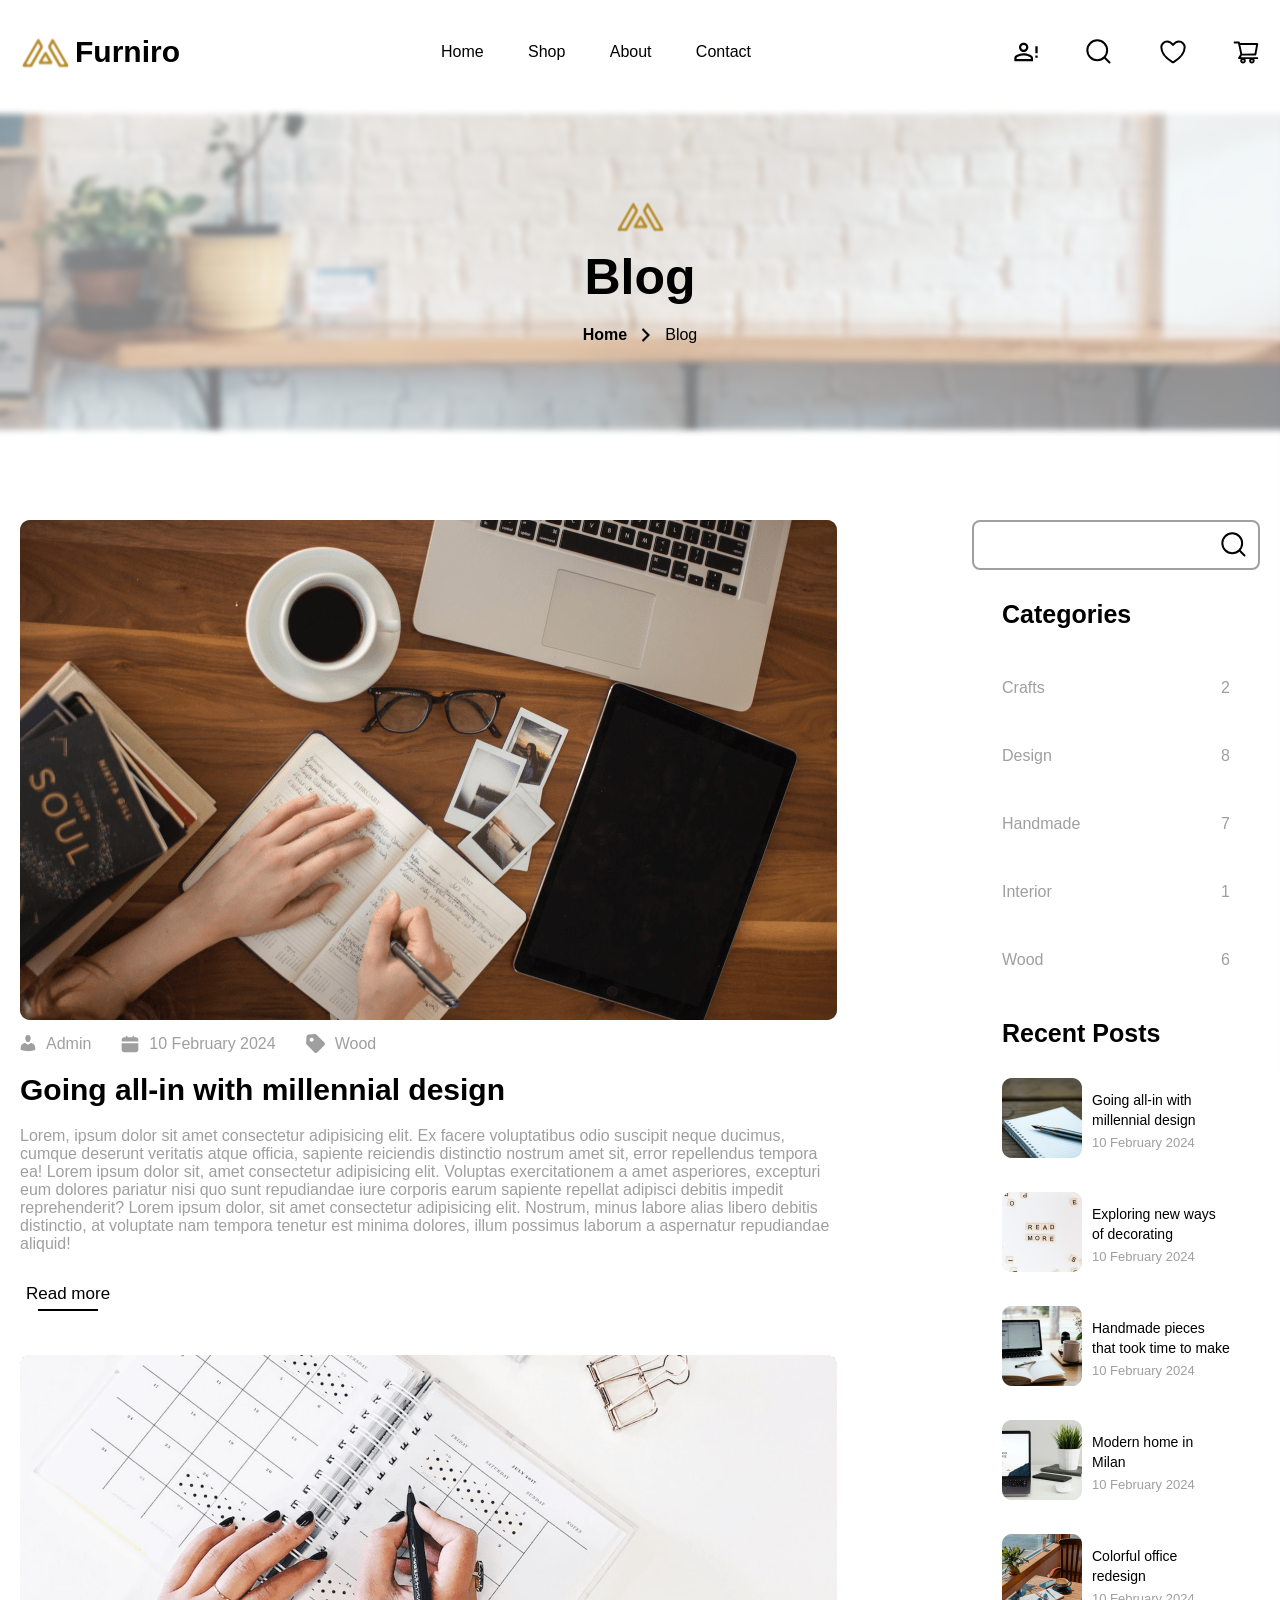
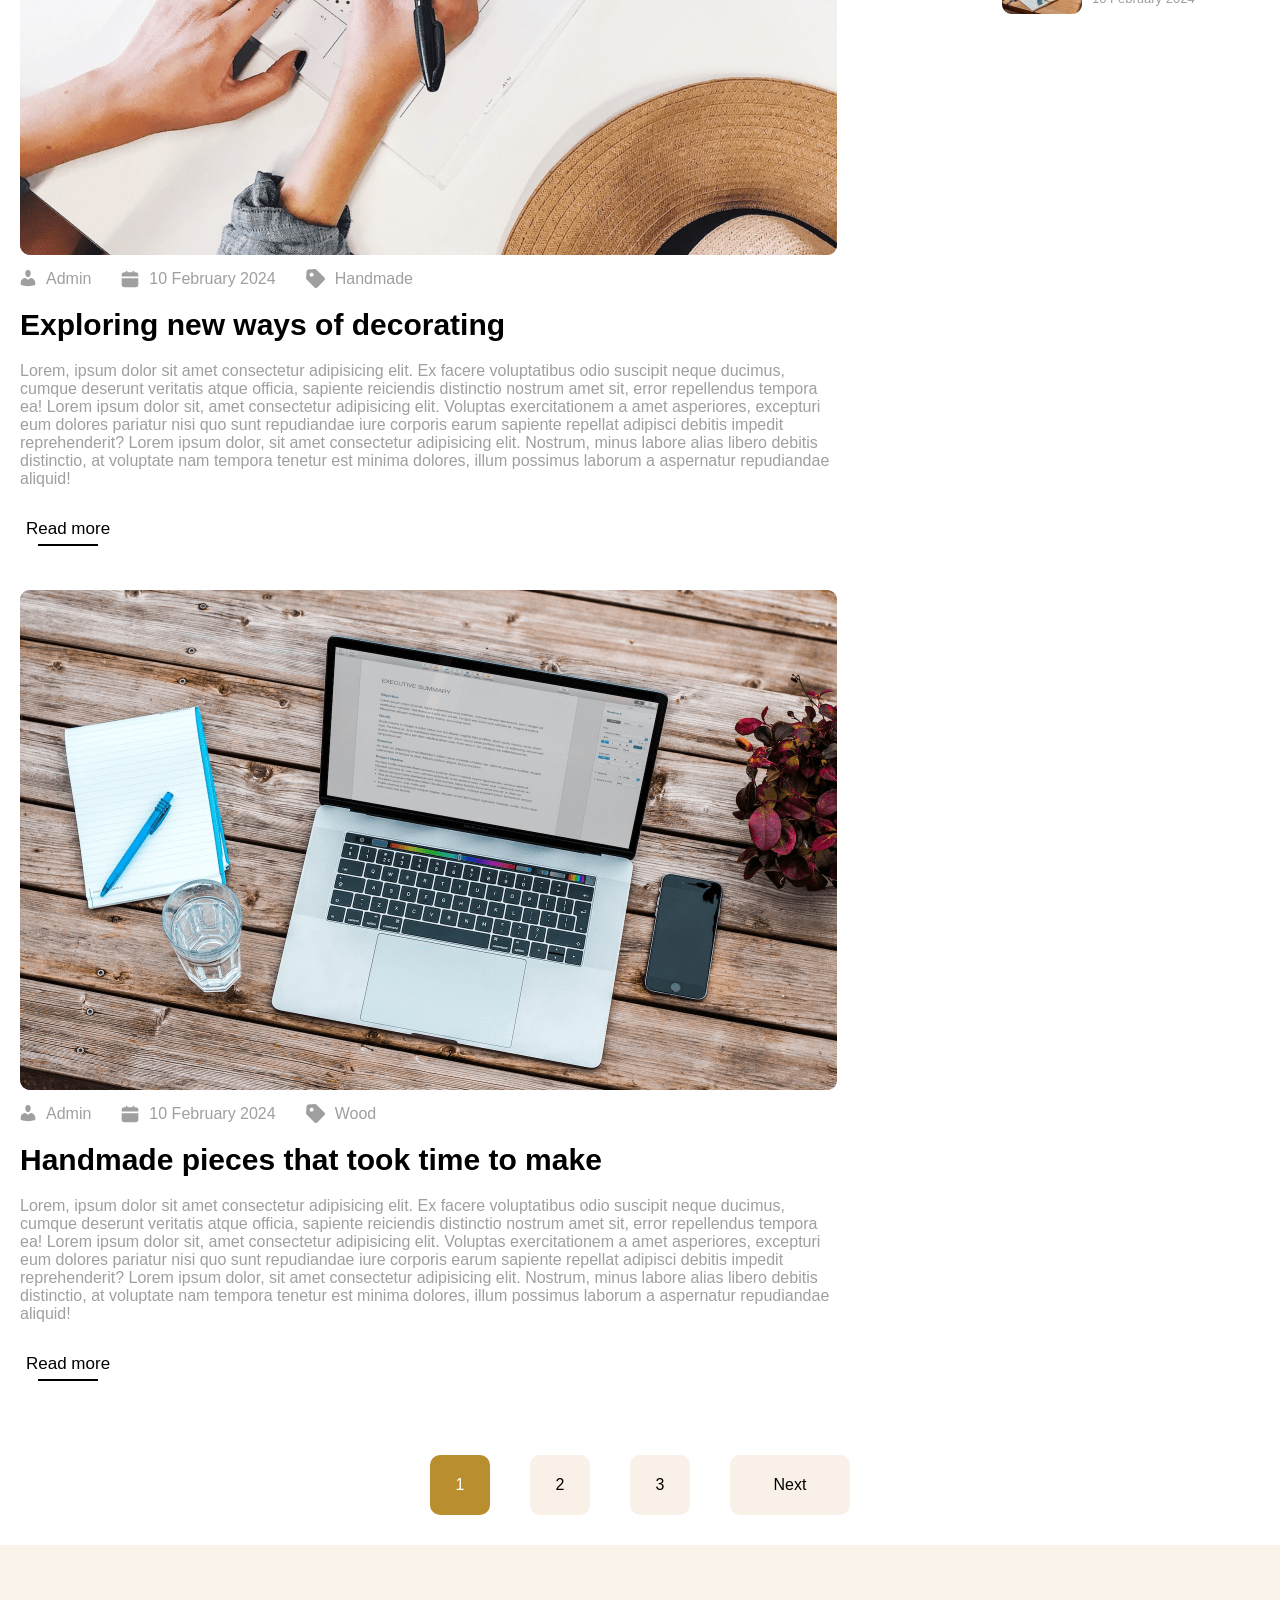
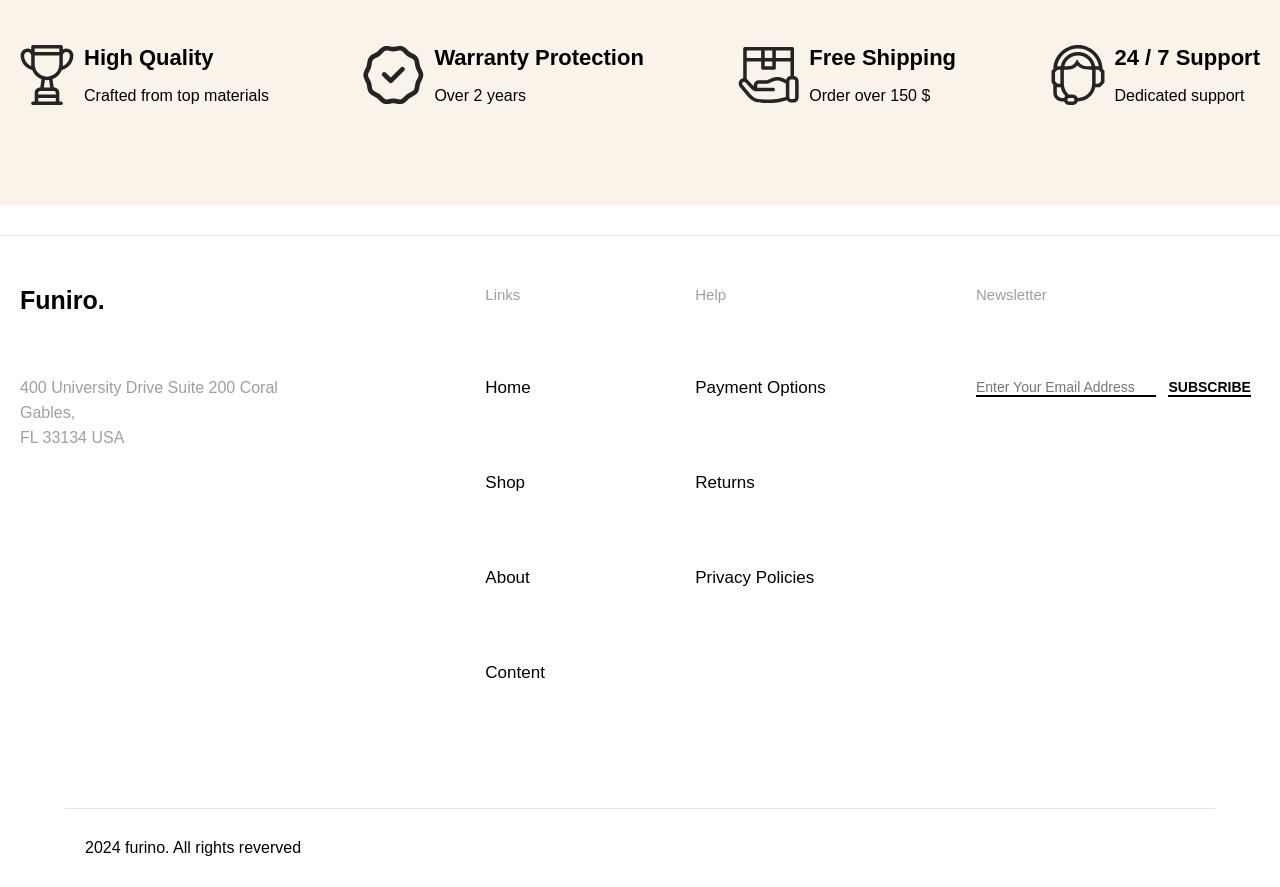
==== blog.html @ 6b45a21c "Calculator wishItems number in wishlist pop up and set close  event after change inner html" ====
<!DOCTYPE html>

<html>



<head>

  <title> Blog </title>

  <link rel="stylesheet" type="text/css" href="css/main.css">

  <meta name="viewport" content="width=device-width, initial-scale=1.0">

  <link rel="icon" type="image/x-icon" href="img/logo.svg">

</head>



<body>

  <div class="continer">




    <!-- start header -->

    <div class="w-100">

      <div class="w-100 headerParent" id="headerParent" style="background-color: #fff;">

        <header class="header mx-width">

          <button class="header__mobile-menu-img" id="header__mobile-menu-img">

            <img src="img/menu.svg">

          </button>

          <div class="header__logo">

            <a href="home.html">

              <img src="img/logo.svg">

              <h1> Furniro </h1>

            </a>

          </div>

          <nav class="header__menu" id="header__menu" style="left: -512px; z-index: 2;">

            <div class="header__menu--close w-100">
              <img src="img/close3.svg" id="header__menu--close">
            </div>

            <ul class="w-100">
              <li>
                <a href="index.html">Home</a>
              </li>
              <li>
                <a href="shop.html">Shop</a>
              </li>
              <li>
                <a href="#">About</a>
              </li>
              <li>
                <a href="content.html">Contact</a>
              </li>
              <li>
                <a href="#">Profile</a>
              </li>
              <li>
                <a href="#">Favorite</a>
              </li>
            </ul>

          </nav>

          <div class="header__icon-menu">

            <div id="profileButton">

              <img src="img/user.svg">

              <div class="header__icon-menu--profile" style="display: none;" id="profile">
                <div class="icon-menu--profile__close">
                  <img src="img/close3.svg" alt="close3" id="icon-menu--profile__close">
                </div>
                <div class="icon-menu--profile__info">
                  <img src="img/user2.svg" alt="Your image">
                  <div>
                    <p> Ameli Syuzi </p>
                    <p>depese7006@exitbit.com</p>
                  </div>
                </div>
                <div class="icon-menu--profile__buttons">
                  <button>Setting</button>
                  <button>Orders</button>
                  <button>Log out</button>
                </div>
              </div>
            </div>

            <div id="searchPopupButton">
              <img src="img/search.svg">
            </div>

            <div id="wishlist">

              <img src="img/heart.svg">

              <div class="header__icon-menu--wishlist" id="header__icon-menu--wishlist" style="display: none;">
                <div>
                  <img src="img/close3.svg" alt="" style="margin-bottom: 40px;" id="icon-menu--wishlist__close">
                  <p id="icon-menu--wishlist__write-num">3 items in wishlist</p>
                </div>
                <div style="margin-bottom: 50px;">
                  <div>
                    <img src="img/close3.svg" alt="">
                    <img src="img/product1.png" alt="">
                    <div>
                      <div>
                        <span>Syltherine</span>
                      </div>
                      <div>
                        <span>1 x</span>
                        <del>Rp 3.500.000</del>
                        <span>Rp 2.500.000</span>
                      </div>
                      <div>
                        <span>In: </span>
                        <span>Wishlist</span>
                      </div>
                    </div>
                  </div>
                  <div>
                    <img src="img/close3.svg" alt="">
                    <img src="img/product2.png" alt="">
                    <div>
                      <div>
                        <span>Leviosa</span>
                      </div>
                      <div>
                        <span>1 x</span>
                        <span>Rp 2.500.000</span>
                      </div>
                      <div>
                        <span>In: </span>
                        <span>Wishlist</span>
                      </div>
                    </div>
                  </div>
                  <div>
                    <img src="img/close3.svg" alt="">
                    <img src="img/product3.png" alt="">
                    <div>
                      <div>
                        <span>Lolito</span>
                      </div>
                      <div>
                        <span>1 x</span>
                        <span>Rp 7.000.000</span>
                      </div>
                      <div>
                        <span>In: </span>
                        <span>Wishlist</span>
                      </div>
                    </div>
                  </div>
                </div>
                <div style="margin-bottom: 30px;">
                  <a href="#">
                    View your wishlist
                    <span>&rsaquo;</span>
                  </a>
                </div>
                <button>ADD ALL TO CARD</button>
                <div class="header__shop-menu--empty" id="wishlistEmpty" style="display: none;">
                  <img src="img/shop.svg" alt="">
                  <p>Your wishlist is empty! </p>
                  <a href="shop.html">Click here to see products</a>
                </div>
              </div>

            </div>

            <div id="shopCardButton">

              <img src="img/shop.svg">

            </div>

            <div class="header__shop-menu" id="header__shop-menu" style="right: -450px;">

              <div class="header__shop-menu--title">

                <h6> Shopping Cart </h6>

                <div id="shop-menu--title__close" style="cursor: pointer;">

                  <img src="img/Close.svg">

                </div>

              </div>

              <div class="header__shop-menu--products" id="header__shop-menu--products">

                <div>

                  <div>

                    <img src="img/sofa5-small.png" class="shop-menu--products__img">

                  </div>

                  <div>

                    <div>

                      <p class="shop-menu--products__name"> Asgaard sofa </p>

                    </div>

                    <div>

                      <p class="shop-menu--products__number"> 1 </p>

                      <p> x </p>

                      <span class="shop-menu--products__price"> Rs.250,000.00 </span>

                    </div>

                  </div>

                  <div class="shop-menu--products__close">

                    <img src="img/Close2.svg">

                  </div>

                </div>

                <div>

                  <div>

                    <img src="img/sofa8.png" class="shop-menu--products__img">

                  </div>

                  <div>

                    <div>

                      <p class="shop-menu--products__name"> Casaliving Wood </p>

                    </div>

                    <div>

                      <p class="shop-menu--products__number"> 1 </p>

                      <p> x </p>

                      <span class="shop-menu--products__price"> Rs. 270,000.00 </span>

                    </div>

                  </div>

                  <div class="shop-menu--products__close">

                    <img src="img/Close2.svg">

                  </div>

                </div>

              </div>

              <div class="header__shop-menu--total" id="header__shop-menu--total">

                <p> Subtotal </p>

                <span id="total"> Rs.520,000.00 </span>

              </div>

              <div class="header__shop-menu--empty" id="header__shop-menu--empty" style="display: none;">
                <img src="img/shop.svg" alt="">
                <p>Your cart is empty! </p>
                <a href="shop.html">Click here to see products</a>
              </div>

              <div class="header__shop-menu--button">

                <button id="cart"> Cart </button>

                <button id="checkout"> Checkout </button>

                <a href="product-comparison.html">

                  <button> Comparison </button>

                </a>

              </div>

            </div>

          </div>

        </header>

      </div>
    </div>

    <!-- end header -->

    <!-- search box -->
    <form class="search-box" id="search-box" style="top: -658px;">
      <div class="w-100" style="border: none;">
        <input type="search" placeholder="Product name / Product type:example sofa" id="searchInput" type="search"
          autocomplete="search">
        <button>
          <input type="submit" value="">
          <img src="img/search.svg" alt="">
        </button>
      </div>
      <div class="search-box__results">
        <a href="single-product.html">
          <img src="img/product1.png" alt="">
          <div>
            <p>Syltherine</p>
            <p>Stylish cafe chair</p>
          </div>
        </a>
        <a href="single-product.html">
          <img src="img/product2.png" alt="">
          <div>
            <p>Leviosa</p>
            <p> Stylish cafe chair </p>
          </div>
        </a>
        <a href="single-product.html">
          <img src="img/product3.png" alt="">
          <div>
            <p>Lolito</p>
            <p>Luxury big sofa</p>
          </div>
        </a>
        <a href="single-product.html">
          <img src="img/product4.png" alt="">
          <div>
            <p>Respira</p>
            <p>Outdoor bar table and stool</p>
          </div>
        </a>
        <a href="single-product.html">
          <img src="img/product5.png" alt="">
          <div>
            <p>Grifo</p>
            <p>Night lamp</p>
          </div>
        </a>
        <a href="single-product.html">
          <img src="img/product6.png" alt="">
          <div>
            <p>Muggo</p>
            <p>Small Mug</p>
          </div>
        </a>
        <a href="single-product.html">
          <img src="img/product7.png" alt="">
          <div>
            <p>Pingky</p>
            <p>Cute bed set</p>
          </div>
        </a>
        <a href="single-product.html">
          <img src="img/product8.png" alt="">
          <div>
            <p>Potty</p>
            <p>Minimalist flower pot</p>
          </div>
        </a>
        <a href="single-product.html">
          <img src="img/sofa8.png" alt="">
          <div>
            <p>Asgaard sofa</p>
            <p></p>
          </div>
        </a>
        <a href="single-product.html">
          <div class="search-box__results--img">
            <img src="img/sofa5-small.png" alt="">
          </div>
          <div>
            <p>Casaliving Wood</p>
            <p></p>
          </div>
        </a>
      </div>
    </form>
    <!-- search box -->

    <!-- start backdrop -->
    <div class="backdrop w-100" style="display: none;" id="backdrop"></div>
    <!-- end backdrop -->


    <!-- start baner -->

    <div class="w-100 w-100-baner">

      <div class="baner mx-width">

        <div class="baner__title">

          <img src="img/logo.svg">

          <a href="blog.html">

            <h4> Blog </h4>

          </a>

        </div>

        <div class="baner__indicating">

          <a href="home.html">

            <span> Home </span>

          </a>

          <img src="img/right-arrow2.svg">

          <a href="blog.html">

            <span> Blog </span>

          </a>

        </div>

      </div>

    </div>

    <!-- end baner -->



    <!-- start blogs -->

    <div class="w-100">

      <div class="blogs-sidebar mx-width">

        <div class="blogs">

          <div class="blogs__blog">

            <div class="blogs__blog--img">

              <img src="img/blog-img1.png">

            </div>

            <div class="blogs__blog--icons">

              <div>

                <img src="img/user1.svg">

                <span> Admin </span>

              </div>

              <div>

                <img src="img/calendar.svg">

                <span> 10 February 2024 </span>

              </div>

              <div>

                <img src="img/pin.svg">

                <span> Wood </span>

              </div>

            </div>

            <div class="blogs__blog--title">

              <h6> Going all-in with millennial design </h6>

            </div>

            <div class="blogs__blog--description">

              <p> Lorem, ipsum dolor sit amet consectetur adipisicing elit. Ex facere voluptatibus odio suscipit neque

                ducimus, cumque deserunt veritatis atque officia, sapiente reiciendis distinctio nostrum amet sit, error

                repellendus tempora ea! Lorem ipsum dolor sit, amet consectetur adipisicing elit. Voluptas

                exercitationem a amet asperiores, excepturi eum dolores pariatur nisi quo sunt repudiandae iure corporis

                earum sapiente repellat adipisci debitis impedit reprehenderit? Lorem ipsum dolor, sit amet consectetur

                adipisicing elit. Nostrum, minus labore alias libero debitis distinctio, at voluptate nam tempora

                tenetur est minima dolores, illum possimus laborum a aspernatur repudiandae aliquid!</p>

            </div>

            <a href="#" class="blogs__blog--button">

              <button> Read more </button>

            </a>

          </div>

          <div class="blogs__blog">

            <div class="blogs__blog--img">

              <img src="img/blog-img2.png">

            </div>

            <div class="blogs__blog--icons">

              <div>

                <img src="img/user1.svg">

                <span> Admin </span>

              </div>

              <div>

                <img src="img/calendar.svg">

                <span> 10 February 2024 </span>

              </div>

              <div>

                <img src="img/pin.svg">

                <span> Handmade </span>

              </div>

            </div>

            <div class="blogs__blog--title">

              <h6> Exploring new ways of decorating </h6>

            </div>

            <div class="blogs__blog--description">

              <p> Lorem, ipsum dolor sit amet consectetur adipisicing elit. Ex facere voluptatibus odio suscipit neque

                ducimus, cumque deserunt veritatis atque officia, sapiente reiciendis distinctio nostrum amet sit, error

                repellendus tempora ea! Lorem ipsum dolor sit, amet consectetur adipisicing elit. Voluptas

                exercitationem a amet asperiores, excepturi eum dolores pariatur nisi quo sunt repudiandae iure corporis

                earum sapiente repellat adipisci debitis impedit reprehenderit? Lorem ipsum dolor, sit amet consectetur

                adipisicing elit. Nostrum, minus labore alias libero debitis distinctio, at voluptate nam tempora

                tenetur est minima dolores, illum possimus laborum a aspernatur repudiandae aliquid!</p>

            </div>

            <a href="#" class="blogs__blog--button">

              <button> Read more </button>

            </a>

          </div>

          <div class="blogs__blog">

            <div class="blogs__blog--img">

              <img src="img/blog-img3.png">

            </div>

            <div class="blogs__blog--icons">

              <div>

                <img src="img/user1.svg">

                <span> Admin </span>

              </div>

              <div>

                <img src="img/calendar.svg">

                <span> 10 February 2024 </span>

              </div>

              <div>

                <img src="img/pin.svg">

                <span> Wood </span>

              </div>

            </div>

            <div class="blogs__blog--title">

              <h6> Handmade pieces that took time to make </h6>

            </div>

            <div class="blogs__blog--description">

              <p> Lorem, ipsum dolor sit amet consectetur adipisicing elit. Ex facere voluptatibus odio suscipit neque

                ducimus, cumque deserunt veritatis atque officia, sapiente reiciendis distinctio nostrum amet sit, error

                repellendus tempora ea! Lorem ipsum dolor sit, amet consectetur adipisicing elit. Voluptas

                exercitationem a amet asperiores, excepturi eum dolores pariatur nisi quo sunt repudiandae iure corporis

                earum sapiente repellat adipisci debitis impedit reprehenderit? Lorem ipsum dolor, sit amet consectetur

                adipisicing elit. Nostrum, minus labore alias libero debitis distinctio, at voluptate nam tempora

                tenetur est minima dolores, illum possimus laborum a aspernatur repudiandae aliquid!</p>

            </div>

            <a href="#" class="blogs__blog--button">

              <button> Read more </button>

            </a>

          </div>

        </div>

        <!-- end blogs -->



        <!-- start sidebar -->

        <div class="sidebar">

          <div class="sidebar__search">

            <input type="search">

            <img src="img/search.svg">

          </div>

          <div class="sidebar__category">

            <div>

              <h6> Categories </h6>

            </div>

            <div>

              <span> Crafts </span>

              <span> 2 </span>

            </div>

            <div>

              <span> Design </span>

              <span> 8 </span>

            </div>

            <div>

              <span> Handmade </span>

              <span> 7 </span>

            </div>

            <div>

              <span> Interior </span>

              <span> 1 </span>

            </div>

            <div>

              <span> Wood </span>

              <span> 6 </span>

            </div>

          </div>

          <div class="sidebar__recent-posts">

            <div>

              <h6> Recent Posts </h6>

            </div>

            <a href="#">

              <div>

                <img src="img/blog-img4.png">

              </div>

              <div>

                <p> Going all-in with millennial design </p>

                <span> 10 February 2024 </span>

              </div>

            </a>

            <a href="#">

              <div>

                <img src="img/blog-img5.png">

              </div>

              <div>

                <p> Exploring new ways of decorating </p>

                <span> 10 February 2024 </span>

              </div>

            </a>

            <a href="#">

              <div>

                <img src="img/blog-img6.png">

              </div>

              <div>

                <p> Handmade pieces that took time to make </p>

                <span> 10 February 2024 </span>

              </div>

            </a>

            <a href="#">

              <div>

                <img src="img/blog-img7.png">

              </div>

              <div>

                <p> Modern home in Milan </p>

                <span> 10 February 2024 </span>

              </div>

            </a>

            <a href="#">

              <div>

                <img src="img/blog-img8.png">

              </div>

              <div>

                <p> Colorful office redesign </p>

                <span> 10 February 2024 </span>

              </div>

            </a>

          </div>

        </div>

      </div>

    </div>

    <!-- end sidebar -->



    <!-- start indicating -->

    <div class="w-100">

      <div class="indicating mx-width">

        <span> 1 </span>

        <span> 2 </span>

        <span> 3 </span>

        <button> Next </button>

      </div>

    </div>

    <!-- end indicating -->



    <!-- start introduction-->

    <div class="w-100 w-100-introduction">

      <div class="introduction mx-width">

        <div>

          <div>

            <img src="img/cup.svg">

          </div>

          <div>

            <h6> High Quality </h6>

            <p> Crafted from top materials </p>

          </div>

        </div>

        <div>

          <div>

            <img src="img/trust.svg">

          </div>

          <div>

            <h6>Warranty Protection </h6>

            <p> Over 2 years </p>

          </div>

        </div>

        <div>

          <div>

            <img src="img/home-delivery.svg">

          </div>

          <div>

            <h6> Free Shipping </h6>

            <p> Order over 150 $ </p>

          </div>

        </div>

        <div>

          <div>

            <img src="img/support.svg">

          </div>

          <div>

            <h6> 24 / 7 Support </h6>

            <p> Dedicated support </p>

          </div>

        </div>

      </div>

    </div>

    <!-- end introduction-->



    <!-- start footer -->

    <div class="w-100 w-100-footer">

      <footer class="footer mx-width">

        <div class="footer__our-about">

          <div class="footer__our-about--title">

            <h6> Funiro. </h6>

          </div>

          <div class="footer__our-about--caption">

            <p> 400 University Drive Suite 200 Coral Gables, </p>

            <p> FL 33134 USA </p>

          </div>

        </div>

        <div class="footer__our-links-help">

          <p> Links </p>

          <a href="home.html">

            <p> Home </p>

          </a>

          <a href="shop.html">

            <p> Shop </p>

          </a>

          <p> About </p>

          <a href="content.html">

            <p> Content </p>

          </a>

        </div>

        <div class="footer__our-links-help">

          <div class="footer__our-links-help">

            <p> Help </p>

            <a href="#"> Payment Options </a>

            <a href="#"> Returns </a>

            <a href="#"> Privacy Policies </a>

          </div>

        </div>

        <div class="footer__our-links-help">

          <p> Newsletter </p>

          <input type="email" placeholder="Enter Your Email Address">

          <input type="submit" value="SUBSCRIBE">

        </div>

      </footer>

    </div>

    <!-- end footer-->



    <!-- start designer about-->

    <div class="w-100">

      <div class="designer-about">

        <p> 2024 furino. All rights reverved </p>

      </div>

    </div>

    <!-- end designer about -->



  </div>
  <script src="js/header.js" type="module"></script>
  <script src="js/script.js"></script>
</body>



</html>
---- css/main.css ----
/* reset css */

@import url(reset.css);



/* reset css */

/* font */

* {

    font-family: arial;

}



/* font */



/* max width */

.mx-width {

    max-width: 1336px;

}

/* max width */

/* continer class */
.continer {

    position: relative;

    overflow: hidden;

}

/* continer class */



/* width 100% */

.w-100 {

    width: 100%;

    display: flex;

    justify-content: center;

}

/* width 100% */

/* backdrop style */
.backdrop {
    height: 100%;
    background: rgba(11, 11, 11, 0.8);
    position: fixed;
    top: 0;
    left: 0;
    overflow: hidden;
    z-index: 2;
}

/* backdrop style */

/* Change with display animation */
@keyframes displayAnimation {
    0% {
        opacity: 0;
    }

    100% {
        opacity: 1;
    }
}

/* Change with display animation */


/* start header */


.header {

    width: 100%;

    background-color: #fff;

    display: flex;

    justify-content: space-between;

    padding: 35px 20px;

    box-sizing: border-box;

}

.header__mobile-menu-img {

    display: none;

    align-items: center;

    border: none;

    background-color: #fff;

}



.header__mobile-menu-img img {

    width: 28px;

    height: 28px;

    cursor: pointer;

}



.header__logo {

    display: flex;

    align-items: center;

}



.header__logo a {

    display: flex;

    align-items: center;

}



.header__logo h1 {

    font-size: 30px;

    padding-left: 5px;

}



.header__menu {

    min-width: 246px;

    display: flex;

    justify-content: space-between;

    align-items: center;
    width: 25%;

    background-color: #fff;
    transition: left linear 0.3s;

}

.header__menu ul {
    display: flex;

    justify-content: space-between;

    align-items: center;
}

.header__menu--close {
    display: none;
    justify-content: end;
    padding-right: 20px;
    padding-top: 20px;
    box-sizing: border-box;
}

.header__menu--close img {
    width: 28px;
    height: 28px;
    cursor: pointer;
}



.header__menu a {
    color: #000;
    cursor: pointer;
}

.header__menu>ul>li:nth-child(5),
.header__menu>ul>li:last-child {
    display: none;
}

.header__mobile-menu {

    display: block;

}

.header__icon-menu {

    min-width: 144px;

    display: flex;

    justify-content: space-between;

    align-items: center;

    width: 20%;

}



.header__icon-menu>div {

    display: flex;

    align-items: center;

    background-color: transparent;

    border: none;

    cursor: pointer;
    position: relative;

}

.header__icon-menu--profile {
    position: absolute;
    top: 74px;
    left: -250px;
    background-color: #fff;
    padding: 20px;
    border: 1px solid #b98e2f;
    cursor: auto;
    box-sizing: border-box;
    border-radius: 8px;
    animation: displayAnimation ease 0.3s;
}

.icon-menu--profile__close {
    display: flex;
    justify-content: end;
    width: 100%;
}

.icon-menu--profile__close img {
    width: 20px;
    height: 20px;
    filter: brightness(0) saturate(100%) invert(46%) sepia(0%) saturate(1%) hue-rotate(147deg) brightness(96%) contrast(88%);
    margin-bottom: 5px;
    cursor: pointer;
}

.icon-menu--profile__info {
    display: flex;
    gap: 20px;
    margin-bottom: 20px;
    border-bottom: 1px solid #918888;
    padding-bottom: 20px;
}

.icon-menu--profile__info>img {
    width: 40px;
    height: 40px;
}

.icon-menu--profile__info>div {
    display: flex;
    flex-direction: column;
    gap: 6px;
}

.icon-menu--profile__info>div>p:first-child {
    font-weight: 600;
}

.icon-menu--profile__info>div>p:last-child {
    color: #918888;
    max-width: 182px;
    overflow: hidden;
    text-overflow: ellipsis;
}

.icon-menu--profile__buttons {
    display: flex;
    flex-direction: column;
}

.icon-menu--profile__buttons>button {
    text-align: left;
    padding: 12px 0;
    font-weight: 600;
    background-color: transparent;
    border: none;
    cursor: pointer;
    font-size: 17px;
    transition: all ease 0.3s;
    padding-left: 10px;
    border-radius: 11px;
}

.search-box {
    position: absolute;
    left: calc(50% - 250px);
    background-color: #fff;
    width: 500px;
    z-index: 3;
    box-sizing: border-box;
    border-radius: 8px;
    transition: all linear 0.3s;
}

.search-box>div {
    justify-content: space-between;
    align-items: center;
    gap: 15px;
    padding: 35px 15px;
    box-sizing: border-box;
    border-bottom: 1px solid #d4d4d4;
}

.search-box>div:first-child>button {
    background-color: transparent;
    border: none;
    padding: 5px;
    cursor: pointer;
}

.search-box>div:first-child>button>img {
    width: 12px;
    height: 12px;
}

.search-box input {
    height: 40px;
    background-color: #EDEDED;
    width: 100%;
    border: none;
    border-radius: 5px;
    padding-left: 8px;
}

.search-box>div:first-child>button {
    background-color: #B98E2F;
    border: none;
    display: flex;
    align-items: center;
    justify-content: center;
    height: 40px;
    border-radius: 5px;
    min-width: 40px;
    position: relative;
}

.search-box>div:first-child>button>img {
    filter: brightness(0) saturate(100%) invert(93%) sepia(56%) saturate(0%) hue-rotate(222deg) brightness(101%) contrast(101%);
    width: 15px;
    height: 15px;
}

.search-box>div:first-child>button>input {
    position: absolute;
    opacity: 0;
    width: 100%;
    height: 100%;
    box-sizing: border-box;
    cursor: pointer;
}

.search-box__results {
    display: flex;
    justify-content: normal !important;
    align-items: normal !important;
    flex-direction: column;
    padding: 0 15px !important;
}

.search-box__results>a {
    display: none;
    gap: 30px;
    align-items: center;
}

.search-box__results--img {
    background-color: #EEE6D1;
    border-radius: 8px;
}

.search-box__results>a img {
    width: 50px;
    height: 50px;
    border-radius: 8px;
}

.search-box__results>a p:first-child {
    font-weight: 600;
    margin-bottom: 8px;
}

.search-box__results>a p:last-child {
    color: #616161;
}

.header__icon-menu--wishlist {
    padding: 40px;
    position: absolute;
    top: 72px;
    left: -391px;
    background-color: #fff;
    box-sizing: border-box;
    cursor: auto;
    z-index: 3;
    animation: displayAnimation ease 0.3s;
    overflow: hidden;
    min-width: 435px;
    border-radius: 11px;
}

.header__icon-menu--wishlist>div:first-child {
    font-weight: 600;
    margin-bottom: 35px;
    position: relative;
}

.header__icon-menu--wishlist>div:first-child>img {
    width: 25px;
    height: 25px;
    cursor: pointer;
    position: absolute;
    right: 0;
}

.header__icon-menu--wishlist>div>div {
    display: flex;
    align-items: center;
    gap: 15px;
    margin-bottom: 10px;
    transition: all linear 0.4s;
}

.header__icon-menu--wishlist>div>div>img:first-child {
    width: 15px;
    height: 15px;
    filter: brightness(0) saturate(100%) invert(46%) sepia(0%) saturate(1%) hue-rotate(147deg) brightness(96%) contrast(88%);
    cursor: pointer;
}

.header__icon-menu--wishlist>div>div>img:nth-child(2) {
    width: 80px;
    height: 80px;
}

.header__icon-menu--wishlist>div>div>div:nth-child(3) {
    display: flex;
    flex-direction: column;
    gap: 10px;
}

.header__icon-menu--wishlist>div>div>div:nth-child(3)>div:first-child {
    font-weight: 700;
}

.header__icon-menu--wishlist>div>div>div:nth-child(3)>div:nth-child(2) {
    display: flex;
    gap: 8px;
    text-wrap: nowrap;
    color: #727272;
}

.header__icon-menu--wishlist>div>div>div:nth-child(3)>div:last-child>span:last-child {
    color: #b98e2f;
}

.header__icon-menu--wishlist a {
    color: #b98e2f;
    font-weight: 600;
}

.header__icon-menu--wishlist>button {
    width: 100%;
    min-height: 50px;
    color: #fff;
    border: none;
    background-color: #b98e2f;
    border-radius: 11px;
    font-weight: 600;
    cursor: pointer;
}

.header__icon-menu>img {

    cursor: pointer;

}



.header__shop-menu--title>img {

    cursor: pointer;

}

.header__shop-menu {

    width: 370px;

    position: absolute;

    top: 117px;

    background-color: #fff !important;

    box-shadow: 0px 0px 15px #000;

    padding: 30px 30px;

    transition: all linear 0.3s;

    min-height: 100vh;

    display: block !important;

    position: absolute !important;

    z-index: 3 !important;
    cursor: auto !important;

}



.header__shop-menu--title {

    display: flex;

    align-items: center;

    justify-content: space-between;

    font-size: 30px;

}



.header__shop-menu--products {

    width: 330px;

    border-top: 1px solid rgba(0, 0, 0, 0.1);

    margin-top: 30px;

    padding-top: 30px;

    position: relative;

}



.header__shop-menu--products>div {

    display: flex;

    align-items: center;

    margin-bottom: 20px;
    transition: all ease 0.3s;

}



.header__shop-menu--products>div:first-child>div:first-child {

    width: 108px;

    background-color: #EEE6D1;

    border-radius: 10px;

}



.header__shop-menu--products>div:first-child>div:first-child>img {

    width: 104px;

}



.header__shop-menu--products>div:nth-child(2)>div:first-child img {

    border-radius: 10px;

    width: 108px;

    height: 105px;

}



.header__shop-menu--products>div>div:nth-child(2) {

    margin-left: 30px;

}



.header__shop-menu--products div div:nth-child(2) div:first-child {

    font-size: 20px;

    margin-bottom: 10px;

}



.header__shop-menu--products div div:nth-child(2) div:nth-child(2) {

    display: flex;

    align-items: center;

}



.header__shop-menu--products div div:nth-child(2) div:nth-child(2) * {

    margin-right: 20px;

}



.header__shop-menu--products div div:nth-child(2) div:nth-child(2) span {

    color: #B88D2E;

}



.header__shop-menu--products>div>div:last-child {

    position: absolute;

    right: -42px;

    cursor: pointer;

}



.header__shop-menu--total {

    display: flex;

    margin-top: 200px;

    font-size: 18px;

}

.header__shop-menu--empty {
    flex-direction: column;
    align-items: center;
}

.header__shop-menu--empty img {
    width: 200px;
    height: 200px;
}

.header__shop-menu--empty p {
    margin-top: 50px;
    font-weight: 700;
    font-size: 25px;
}

.header__shop-menu--empty a {
    margin-top: 25px;
    color: #B98E2F;
    display: block;
    text-align: center;
}


.header__shop-menu--total span {

    margin-left: 130px;

    color: #B98E2F;

}



.header__shop-menu--button {

    margin-top: 30px;

    padding: 30px 0px;

    padding-bottom: 0;

    border-top: 1px solid rgba(0, 0, 0, 0.1);

    display: flex;

    justify-content: space-between;

}



.header__shop-menu--button button {

    width: 120px;

    height: 30px;

    background-color: #fff;

    border: 2px solid #000;

    border-radius: 15px;

    cursor: pointer;

}



.header__shop-menu--button button:first-child {

    width: 85px;

}



/* start header checked */

input[id=shop-menu]:checked+.header__shop-menu {

    right: 0;

}



input[id=mobile-menu]:checked+.header__mobile-menu {

    left: 0;

}



/* end header checked */



/* start header hover */

.header__mobile-menu-img:hover {
    background-color: #fff;
}

.icon-menu--profile__buttons>button:hover {
    color: #fff;
    background-color: #b98e2f;
}

/* end header hover */

/* start header after and before */
.header__menu a::before {
    content: "\2023";

    font-size: 30px;

    position: absolute;

    top: 13px;

    left: -30px;

    color: #fff;

    transition: all linear 0.3s;
}

/* end  header after and before */

/* start header focus */
.search-box input:focus {
    outline: 1px solid #b98e2f;
}

/* end header focus */


/* end header */



/* start header responsive */
@media only screen and (max-width:630px) {

    .header__mobile-menu-img {

        display: flex;

    }

    .header__menu {
        position: absolute;
        top: 117px;
        height: 100%;
        min-width: 0;
        flex-direction: column;
        align-items: normal;
        justify-content: start;
        width: 80%;
    }

    .header__menu ul {
        flex-direction: column;
        align-items: normal;
        justify-content: start;
    }

    .header__menu>ul>li>a {
        padding-left: 70px;
        transition: all ease 0.3s;
    }

    .header__menu>ul>li {
        padding: 22px 0px;
        margin-top: 10px;
        position: relative;
        cursor: pointer;
        transition: all ease 0.3s;
    }

    .header__menu--close {
        display: flex;
    }


    /* start responsive mode hover */
    .header__menu>ul>li:hover {
        background-color: #b98e2f;
    }

    .header__menu>ul>li:hover>a {
        color: #fff;
    }


    .header__menu>ul>li:hover>a::before {

        left: 37px;

    }

    /* end responsive mode hover */
}

@media only screen and (max-width:555px) {
    #profileButton {
        position: unset;
    }

    .header__icon-menu--profile {
        left: 0;
        width: 100%;
        top: 115px;
    }
}

@media only screen and (max-width:530px) {
    .search-box {
        width: calc(100% - 30px);
        left: calc(3.10%);
    }
}

@media only screen and (max-width:517px) {
    #wishlist {
        position: unset;
    }

    .header__icon-menu--wishlist {
        min-width: 100%;
        max-width: 100%;
        left: 0;
        top: 115px;
    }
}

@media only screen and (max-width:440px) {
    .header__icon-menu--wishlist>div>div>div:nth-child(3)>div:nth-child(2) {
        font-size: 13px;
    }
}

@media only screen and (max-width:428px) {

    .header__shop-menu {

        width: 100%;

        box-sizing: border-box;

    }



    .header__shop-menu--products {

        width: auto;

    }



    .header__shop-menu--products>div:first-child>div:first-child {

        width: 84px;

    }



    .header__shop-menu--products>div:first-child>div:first-child img {

        width: 99%;

    }



    .header__shop-menu--products div div:nth-child(2) div:first-child {

        font-size: 13px;

    }



    .header__shop-menu--products div div:nth-child(2) div:nth-child(2) * {

        margin-right: 10px;

    }



    .header__shop-menu--products div div:nth-child(2) div:nth-child(2) {

        font-size: 10px;

    }



    .header__shop-menu--products>div>div:nth-child(2) {

        margin-left: 15px;

    }



    .header__shop-menu--products>div:nth-child(2)>div:first-child img {

        width: 84px;

        height: 74px;

    }



    .header__shop-menu--products>div>div:last-child {

        right: 0;

    }



    .header__shop-menu--total {

        justify-content: space-between;

    }



    .header__shop-menu--total span {

        margin-left: 0;

    }



    .header__shop-menu--button button {

        margin-right: 10px;

    }

    .header__shop-menu--button>a:last-child>button {
        margin-right: 0;
    }
}



@media only screen and (max-width:395px) {

    .header__logo {

        margin-right: 10px;

    }



    .header__logo img {

        width: 28px;

    }



    .header__logo h1 {

        font-size: 20px;

    }



    .header__icon-menu {

        min-width: 0;

        width: 31%;

    }



    #profileButton,
    #wishlist {

        display: none;

    }


    .header__menu>ul>li:nth-child(5),
    .header__menu>ul>li:last-child {
        display: block;
    }

}



/* end header responsive */



/* start footer */

.w-100-footer {

    border-top: 1px solid rgba(0, 0, 0, 0.1);

    margin-top: 30px;

}



.footer {

    width: 100%;

    display: flex;

    flex-wrap: wrap;

    justify-content: space-between;

    gap: 30px;

    padding: 50px 20px;

    box-sizing: border-box;

}



.footer>div:nth-child(3) {

    min-width: 130px;

}



.footer>div:last-child {

    min-width: 284px;

}



.footer__our-about--title h6 {

    font-size: 25px;

    margin-bottom: 60px;

}



.footer__our-about--caption p {

    max-width: 315px;

    color: #9F9F9F;

    line-height: 25px;

}



.footer__our-links-help>p:first-child {

    color: #9F9F9F;

    font-size: 15px;

    cursor: default;

}



.footer__our-links-help a p {

    margin-bottom: 75px;

    font-size: 17px;

    cursor: pointer;

}



.footer__our-links-help p,
.footer__our-links-help a {

    margin-bottom: 75px;

    font-size: 17px;

    cursor: pointer;

    display: block;

}



.footer__our-links-help>p:last-child {

    margin-bottom: 0;

}



.footer__our-links-help input[type=email] {

    all: unset;

    width: 180px;

    border: none;

    border-bottom: 2px solid #000;

    margin-right: 8px;

    color: #000;

    font-size: 14px;

}



.footer__our-links-help input[type=email]:focus-visible {

    outline: none;

}



.footer__our-links-help input[type=submit] {

    all: unset;

    border: none;

    border-bottom: 2px solid #000;

    background-color: #fff;

    cursor: pointer;

    font-weight: 600;

    color: #000;

    font-size: 14px;

}



/* end footer */



/* start designer about */

.designer-about {

    border-top: 1px solid rgba(0, 0, 0, 0.1);

    padding: 30px 20px;

    box-sizing: border-box;

    width: 100%;

    max-width: 1150px;

}



/* end designer about */



/* start footer responsive */

@media only screen and (max-width:1070px) {

    .footer__our-about {

        width: 100%;

    }

}



/* end footer responsive */



/* start baner */

.w-100-baner {

    height: 336px;

    background-image: url(../img/baner-shop.svg);

    background-repeat: no-repeat;

    background-position: center;

}



.baner {

    width: 100%;

    display: flex;

    flex-direction: column;

    justify-content: center;

    align-items: center;

}



.baner__title {

    display: flex;

    flex-direction: column;

    align-items: center;

}



.baner__title img {

    max-width: 50px;

    margin-bottom: 15px;

}



.baner__title h4 {

    font-size: 50px;

    margin-bottom: 20px;

}



.baner__indicating {

    display: flex;

    align-items: center;

}



.baner__indicating a:first-child span {

    font-weight: 600;

}



.baner__indicating img {

    margin: 0px 15px;

}



/* end baner */



/* start introduction */

.w-100-introduction {

    background-color: #FAF3E9;

    margin-top: 30px;

}



.introduction {

    width: 100%;

    display: flex;

    justify-content: space-between;

    align-items: center;

    padding: 100px 20px;

    box-sizing: border-box;

}



.introduction>div {

    display: flex;

    align-items: center;

}



.introduction div div:first-child {

    display: flex;

    align-items: center;

}



.introduction div div img {

    margin-right: 10px;

}



.introduction div div h6 {

    font-size: 22px;

    margin-bottom: 16px;

}



/* end introduction */







/* start responsive */







/* start introduction responsive */

@media only screen and (max-width:1075px) {

    .introduction div div img {

        width: 38px;

    }



    .introduction div div h6 {

        font-size: 15px;

    }



    .introduction div div p {

        font-size: 11px;

    }

}



@media only screen and (max-width:783px) {

    .introduction {

        gap: 50px;

        flex-wrap: wrap;

    }



    .introduction>div {

        width: calc(50% - 50px);

    }

}



@media only screen and (max-width:522px) {

    .introduction {

        flex-direction: column;

        align-items: normal;

    }



    .introduction>div {

        width: 100%;

    }

}



/* end introduction responsive */



/* start cart products */

.cart-products {

    display: flex;

    width: 100%;

    padding: 0px 20px;

    box-sizing: border-box;

    margin-top: 50px;

}



.cart-products__product {

    width: 70%;

}



.cart-products__product--title {

    display: flex;

    align-items: center;

    background-color: #F9F0E7;

    padding: 20px 145px;

}



.cart-products__product--title div {

    margin-right: 100px;

    font-weight: 600;

}



.cart-products__product--title div:nth-child(2) {

    margin-right: 132px;

}



.cart-products__product--title div:nth-child(3) {

    margin-right: 37px;

}



.cart-products__product--specifications {

    display: flex;

    align-items: center;

    margin-top: 50px;

}



.cart-products__product--specifications--img {

    background-color: #EEE6D1;

    border-radius: 10px;

    width: 108px;

    height: 92px;

}



.cart-products__product--specifications--img>img {

    width: 98%;

}



.cart-products__product--specifications-contant {

    display: flex;

    align-items: center;

    margin-left: 40px;

    color: #9F9F9F;

}



.cart-products__product--specifications-contant div:first-child {

    margin-right: 70px;

}



.cart-products__product--specifications-contant div:nth-child(2) {

    margin-right: 67px;

}



.cart-products__product--specifications-contant div:nth-child(4) {

    margin-right: 49px;

    margin-left: 52px;

    color: #000;

}



.cart-products__product--specifications-contant input[type=number] {

    width: 34px;

    padding: 5px;

    border: 2px solid #9F9F9F;

    border-radius: 5px;

    font-size: 20px;

}



.cart-products__product--specifications-contant div:last-child img {

    cursor: pointer;

}



.cart-products__product--specifications-mobile {

    display: none;

    flex-wrap: wrap;

    margin-top: 45px;

}



.cart-products__product--specifications-contant-button {

    margin-left: 20px;

}



.cart-products__product--specifications-mobile--contant {

    display: flex;

    flex-direction: column;

}



.cart-products__product--specifications--button {

    display: flex;

    align-items: center;

    gap: 30px;

}



.cart-products__product--specifications--button div:first-child {

    cursor: pointer;

}



.cart-products__product--specifications--button input[type=number] {

    width: 34px;

    padding: 5px;

    border: 2px solid #9F9F9F;

    border-radius: 5px;

    font-size: 20px;

}



.cart-products__total {

    margin-left: 30px;

    background-color: #F9F0E7;

    padding: 20px 0px;

    display: flex;

    flex-direction: column;

    align-items: center;

    height: 319px;

    width: calc(30% - 30px);

}



.cart-products__total--title {

    font-size: 30px;

}



.cart-products__total--content {

    margin-top: 50px;

}



.cart-products__total--content div {

    display: flex;

    margin-bottom: 30px;

}



.cart-products__total--content div span {

    font-weight: 600;

    margin-right: 50px;

}



.cart-products__total--content div:first-child p {

    color: #A5A3A4;

}



.cart-products__total--content div:last-child p {

    color: #B98E2F;

}



.cart-products__total--button button {

    width: 190px;

    height: 40px;

    font-size: 20px;

    background-color: #F9F0E7;

    border: none;

    border: 1px solid #000;

    border-radius: 10px;

    cursor: pointer;

}



/* end cart products */



/* start cart products responsive */



@media only screen and (max-width:1120px) {

    .cart-products {

        flex-direction: column;

    }



    .cart-products__product {

        width: 100%;

    }



    .cart-products__total {

        margin-top: 20px;

        margin-left: 0;

        width: 100%;

    }

}



@media only screen and (max-width:796px) {



    .cart-products__product {

        font-size: 11px;

    }



    .cart-products__product--specifications-contant div:nth-child(2) {

        margin-right: 92px;

    }

}



@media only screen and (max-width:734px) {

    .cart-products__product--title div {

        margin-right: 0 !important;

    }



    .cart-products__product--title {

        justify-content: space-between;

        padding-right: 87px;

    }



    .cart-products__product--specifications-contant div:first-child {

        margin-right: 0;

    }



    .cart-products__product--specifications-contant div:nth-child(2) {

        margin-right: 0;

    }



    .cart-products__product--specifications-contant div:nth-child(4) {

        margin-right: 0;

        margin-left: 0;

    }



    .cart-products__product--specifications-contant {

        margin-left: 0;

        width: 78%;

        justify-content: space-between;

    }



    .cart-products__product--specifications {

        justify-content: space-between;

    }



}



@media only screen and (max-width:660px) {

    .cart-products__product--title {

        display: none;

    }

}



@media only screen and (max-width:562px) {

    .cart-products__product--specifications {

        display: none;

    }



    .cart-products__product--title {

        display: none;

    }



    .cart-products__product--specifications-mobile {

        display: flex;

    }





    .cart-products__product--specifications-contant {

        flex-direction: column;

        justify-content: start;

        width: fit-content;

    }



    .cart-products__product--specifications-contant div {

        margin-bottom: 15px;

    }

}



@media only screen and (max-width:370px) {

    .cart-products__product--specifications--img {

        width: 100%;

        height: 281px;

    }



    .cart-products__product--specifications-contant-button {

        margin-left: 0;

        margin-top: 20px;

    }



    .cart-products__product--specifications-contant span {

        font-size: 17px;

    }

}



/* end cart products responsive */



/* start filter */

.w-100-filter {

    background-color: #F9F0E7;

    margin-top: -11px;

}



.filter {

    width: 100%;

    display: flex;

    justify-content: space-between;

    align-items: center;

    padding: 20px;

    box-sizing: border-box;

}



.filter__icon-description {

    display: flex;

    margin-right: 25px;

}



.filter__icon {

    display: flex;

    align-items: center;

    border-right: 2px solid rgba(0, 0, 0, 0.3);

    height: 40px;

}





.filter__icon>img:first-child {

    margin-right: 10px;

}



.filter__icon label {

    margin-right: 15px;

    cursor: pointer;

}



.filter__icon span {

    font-size: 18px;

    margin-right: 18px;

}



.filter__description {

    display: flex;

    align-items: center;

    margin-left: 16px;

}



.filter__filters {

    display: flex;

    align-items: center;

}



.filter__filters div:first-child {

    margin-right: 25px;

}



.filter__filters div {

    position: relative;

}



.filter__filters div span:first-child {

    margin-right: 10px;

}



.filter__filters div label>span:first-child {

    width: 40px;

    height: 40px;

    text-align: center;

    display: inline-flex;

    align-items: center;

    justify-content: center;

    background-color: #fff;

    color: #9F9F9F;

    cursor: pointer;

    margin-top: 10px;

}



.filter__filters div:last-child label>span:first-child {

    width: 120px;

    justify-content: start;

    padding-left: 20px;

}



.filter__filters label input[type=checkbox] {

    display: none;

}



.filter__filters div:first-child label div {

    width: 40px;

    align-items: center;

    right: 10px;

    height: 131px;

}



.filter__filters div label div {

    position: absolute;

    top: 57px;

    display: none;

    flex-direction: column;

    justify-content: center;

    background-color: #fff;

    color: #9F9F9F;

    animation: filters 0.3s ease;

    z-index: 1;

}



.filter__filters div:last-child label div {

    width: 121px;

    left: 66px;

    padding-left: 20px;

    padding-top: 10px;

}



.filter__filters div label div span {

    margin-bottom: 10px;

    transition: all ease 0.3s;

    cursor: pointer;

}



/* start filter animation */

@keyframes filters {

    0% {

        opacity: 0;

    }



    100% {

        opacity: 1;

    }

}



/* end filter animation */



/* start filter hover */

.filter__filters div label div span:hover {

    color: #000;

}



/* end filter hover */



/* start filter checked */

.filter__filters label input[type=checkbox]:checked+div {

    display: flex;

}



/* end filter checked */

/* end filter */



/* start product box */

input[id=network-list] {

    display: none;

}



.product-box {

    margin-top: 50px;

}



.product-box__title {

    text-align: center;

    font-size: 30px;

}



.product-box__products {

    width: 100%;

    display: flex;

    flex-wrap: wrap;

    justify-content: center;

    padding: 0 20px;

    box-sizing: border-box;

    gap: 30px;

}



.product-box-network {

    margin-top: 20px;

    display: block;

    animation: network 0.3s ease;

    padding: 0 20px;

    box-sizing: border-box;

    width: 100%;

}



.product-box-network__products {

    width: 100%;

    display: flex;

    flex-wrap: wrap;

    justify-content: center;

    gap: 30px;

}



.product-box-list {

    width: 100%;

    margin-top: 20px;

    display: none;

    flex-direction: column;

    justify-content: center;

    animation: list 0.3s ease;

}



.product-box-list__products {

    padding: 0px 60px;

}



.products__product {

    position: relative;

    background-color: #F4F5F7;

    margin-top: 30px;

}



.products__product>img {

    width: 298px;

    height: 301px;

}



.product-box-list__products .products__product {

    width: 100%;

    display: flex;

}



.product__discount {

    position: absolute;

    top: 20px;

    right: 23px;

    background-color: #E97172;

    color: #fff;

    border-radius: 50%;

    font-size: 12px;

    display: flex;

    align-items: center;

    width: 40px;

    justify-content: center;

    height: 40px;

}



.product__marker {

    position: absolute;

    top: 20px;

    right: 23px;

    background-color: #2EC2AC;

    color: #fff;

    border-radius: 50%;

    font-size: 10px;

    display: flex;

    align-items: center;

    width: 40px;

    justify-content: center;

    height: 40px;

}



.product__caption {

    padding: 15px;

    box-sizing: border-box;

}



.product-box-list .product__caption {

    display: flex;

    flex-direction: column;

    justify-content: center;

}



.product__caption h5 {

    font-size: 20px;

}



.product__caption p {

    color: #898989;

    margin: 10px 0px;

}



.product__price {

    display: flex;

    justify-content: space-between;

    flex-wrap: wrap;

}



.product__caption h6 {

    display: inline;

    font-size: 18px;

    padding-bottom: 20px;

    margin-right: 10px;

}



.product__caption del {

    color: #B0B0B0;

}



.product-box__button {

    margin-top: 30px;

    display: flex;

    justify-content: center;

    align-items: center;

}



.product__hover-content--button {

    display: flex;

    justify-content: center;

}



.product__hover-content--button button {

    border: none;

    color: #B98E2F;

    width: 200px;

    height: 50px;

    cursor: pointer;

}



.product__hover {

    width: 100%;

    height: 100%;

    position: absolute;

    top: 0;

    display: flex;

    align-items: center;

    justify-content: center;

    background-color: rgba(0, 0, 0, 0.5);

    opacity: 0;

    transition: all ease 0.5s;

    cursor: pointer;

}



.product__hover--img {

    width: 100%;

    display: flex;

    align-items: center;

    justify-content: space-evenly;

    margin-top: 30px;

    color: #fff;

}



.product__hover--img div {

    display: flex;

    align-items: center;

    margin-right: 20px;

}



.product__hover--img div a {

    color: #fff;

    display: flex;

    align-items: center;

}



.product__hover--img div:last-child {

    margin-right: 0;

}



.product-box__indicating {

    display: flex;

    justify-content: center;

    margin: 60px 0px;

}



.product-box__indicating span {

    width: 60px;

    height: 60px;

    background-color: #F9F0E7;

    display: flex;

    align-items: center;

    justify-content: center;

    border-radius: 10px;

    margin-right: 40px;

    cursor: pointer;

}



.product-box__indicating span:first-child {

    background-color: #B98E2F;

    color: #fff;

}



.product-box__indicating button {

    border: none;

    width: 120px;

    background-color: #F9F0E7;

    border-radius: 10px;

    cursor: pointer;

    font-size: 16px;

}



.product-box__button {

    margin-top: 30px;

    display: flex;

    justify-content: center;

    align-items: center;

}



.product-box__button button {

    border: 1px solid #B98E2F;

    background-color: #fff;

    color: #B98E2F;

    width: 250px;

    height: 50px;

    font-weight: 600;

    cursor: pointer;

}



/* start prodcut box checked */

input[id=network-list]:checked~.w-100 .product-box-network {

    display: none;

}



input[id=network-list]:checked~.w-100 .product-box-list {

    display: flex;

}



/* end prodcut box checked */



/* start prodcut box animation */

@keyframes network {

    0% {

        opacity: 0;

    }



    100% {

        opacity: 1;

    }

}



@keyframes list {

    0% {

        opacity: 0;

    }



    100% {

        opacity: 1;

    }

}



/* end prodcut box animation */



/* start prodcut box hover */

.products__product:hover .product__hover {

    opacity: 1;

}



.product__hover--img div:hover {

    filter: brightness(0) saturate(100%) invert(80%) sepia(0%) saturate(5%) hue-rotate(118deg) brightness(101%) contrast(95%);

}



/* end prodcut box hover */

/* end product box */



/* start filter responsive */

@media only screen and (max-width:792px) {

    .filter__description {

        font-size: 11px;

    }



    .filter__icon span {

        font-size: 14px;

    }



    .filter__icon img {

        width: 15px;

        height: 15px;

    }



    .filter__filters div:last-child label div {

        left: 50px;

    }



    .filter__filters div {

        font-size: 11px;

    }

}



@media only screen and (max-width:640px) {

    .filter__icon label {

        display: none;

    }

}



@media only screen and (max-width:682px) {

    .filter__icon span {

        display: none;

    }



    .filter__description {

        display: none;

    }

}



@media only screen and (max-width:465px) {



    .filter__filters div:first-child {

        margin-right: 0;

    }





}



@media only screen and (max-width:382px) {

    .filter__filters div:first-child label div {

        left: 0;

        top: 70px;

    }



    .filter__filters div:last-child label div {

        left: 0;

        top: 70px;

        width: 120px;

    }

}



/* end filter responsive */



/* start product box responsive */

@media only screen and (max-width:666px) {

    .products__product {

        width: 100%;

        display: flex;

        align-items: center;

    }



    .products__product img {

        width: 50%;

        height: fit-content;

    }



    .product__caption {

        width: 50%;

    }



    .product__caption h5 {

        font-size: 20px;

    }



    .product__caption p {

        font-size: 12px;

    }



    .product__caption h6 {

        font-size: 14px;

    }



    .product__caption del {

        font-size: 13px;

    }

}



@media only screen and (max-width:418px) {

    .product__discount {

        right: 10px;

        width: 32px;

        height: 32px;

    }



    .product__marker {

        right: 10px;

        width: 32px;

        height: 32px;

    }

}



@media only screen and (max-width:444px) {

    .product-box__indicating span {

        margin-right: 20px;

    }

}



@media only screen and (max-width:386px) {

    .product-box__indicating span {

        height: 48px;

    }

}



/* end product box responsive */



/* start home baner */

.w-100-home-baner {

    background-color: #EDEDED;

}



.home-baner {

    width: 100%;

    height: 715px;

    display: flex;

    align-items: center;

    justify-content: end;

    background-image: url(../img/baner-background.png);

    background-repeat: no-repeat;

    padding-right: 40px;

}



.home-baner__content {

    width: 50%;

    height: fit-content;

    background-color: #FFF3E3;

    padding: 50px;

    border-radius: 10px;

}



.home-baner__content--title h6 {

    word-spacing: 5px;

    letter-spacing: 2px;

    padding-bottom: 5px;

}



.home-baner__content--text {

    font-size: 50px;

    color: #B98E2F;

}



.home-baner__content--description {

    font-weight: 700;

    padding-top: 10px;

}



.home-baner__content--button {

    padding-top: 50px;



}



.home-baner__content--button button {

    border: none;

    background-color: #B98E2F;

    padding: 30px 80px;

    color: #fff;

    font-weight: bold;

    cursor: pointer;

    min-width: 225px;

}



/* end home baner */



/* start baner caption */

.baner-caption {

    margin-top: 50px;

    text-align: center;

    padding: 0px 40px;

    box-sizing: border-box;

}



.baner-caption h6 {

    font-size: 20px;

    margin-bottom: 10px;

}



/* end baner caption */



/* start home baner responsive */

@media only screen and (max-width:758px) {

    .home-baner__content--text {

        font-size: 30px;

    }

}



@media only screen and (max-width:470px) {

    .home-baner__content--text {

        font-size: 19px;

    }

}



@media only screen and (max-width:418px) {

    .home-baner__content--button button {

        padding: 0;

        width: 175px;

        height: 72px;

        min-width: 0;

    }

}



/* end home baner responsive */



/* start preview */

.preview {

    display: flex;

    justify-content: center;

    flex-wrap: wrap;

    width: 100%;

    text-align: center;

    margin-top: 50px;

    font-size: 18px;

    padding: 0px 40px;

    box-sizing: border-box;

    gap: 10px;

}



.preview__part--caption {

    margin-top: 20px;

}



/* end preview */



/* start preview responsive */

@media only screen and (max-width:1249px) {



    .preview>div:last-child {

        margin-top: 30px;

    }

}



@media only screen and (max-width:856px) {

    .preview>div:nth-child(2) {

        margin-top: 30px;

    }

}



@media only screen and (max-width:467px) {

    .preview__part--img img {

        width: 100%;

    }

}



/* end preview responsive */



/* start slider */

.w-100-slider {

    background-color: #FCF9F4;

    margin-top: 50px;

}



.slider {

    display: flex;

    padding: 30px 0px;

    width: 100%;

}



.slider__content {

    display: flex;

    flex-direction: column;

    justify-content: center;

}



.slider__content h2 {

    width: 449px;

    font-size: 40px;

    color: #3A3A3A;

}



.slider__content p {

    width: 378px;

    color: #616161;

    margin: 15px 0px;

}



.slider__content button {

    width: 200px;

    height: 50px;

    border: none;

    background-color: #B98E2F;

    color: #fff;

    font-weight: 600;

    cursor: pointer;

}



.slider__imges {

    display: flex;

    gap: 30px;

    position: relative;

}



.slider__active {

    position: relative;

}



.slider__active--content {

    width: 200px;

    height: 100px;

    position: absolute;

    bottom: 60px;

    left: 20px;

    background-color: rgba(255, 255, 255, 0.5);

    display: flex;

    flex-direction: column;

    align-items: center;

    justify-content: center;

}



.slider__active--content p {

    width: 169px;

    color: #616161;

}



.slider__active--content h4 {

    font-size: 30px;

}



.slider__active--button {

    position: absolute;

    bottom: 60px;

    left: 220px;

    display: flex;

    align-items: center;

}



.slider__active--button button {

    width: 50px;

    height: 50px;

    border: none;

    background-color: #B98E2F;

    display: flex;

    align-items: center;

    justify-content: center;

    cursor: pointer;

}



.slider__active--button button img {

    width: 24px;

    height: 24px;

}



.slider__indicating {

    display: flex;

    margin-top: 40px;

}



.slider__indicating span:first-child {

    border: 1px solid #B98E2F;

    border-radius: 50%;

}



.slider__indicating span:first-child::after {

    content: "";

    background-color: #B98E2F;

    position: absolute;

}



.slider__indicating span {

    display: inline-block;

    width: 20px;

    height: 20px;

    position: relative;

    margin-right: 20px;

}



.slider__indicating span::after {

    content: "";

    background-color: #D8D8D8;

    width: 10px;

    height: 10px;

    position: absolute;

    left: 5px;

    top: 5px;

    border-radius: 50%;

}



.slider__button {

    width: 40px;

    height: 40px;

    position: absolute;

    top: 40%;

    right: 60px;

    background-color: #fff;

    box-shadow: 1px 1px 12px rgba(0, 0, 0, 0.4);

    border-radius: 50%;

    display: flex;

    align-items: center;

    justify-content: center;

    cursor: pointer;

}



/* end slider */



/* start slider responsive */

@media only screen and (max-width:1380px) {

    .slider {

        flex-wrap: wrap;

        justify-content: center;

        padding: 30px 40px;

        box-sizing: border-box;

    }



    .slider__content {

        margin-bottom: 30px;

        width: 100%;

    }

}



@media only screen and (max-width:956px) {

    .slider__imges {

        width: 100%;

    }



    .slider__button {

        right: -4px;

    }

}



@media only screen and (max-width:652px) {

    .slider__indicating {

        display: none;

    }

}



@media only screen and (max-width:488px) {

    .slider__img {

        display: none;

    }



    .slider__active {

        width: 100%;

    }



    .slider__active img {

        width: 100%;

    }

}



@media only screen and (max-width:440px) {

    .slider__content h2 {

        width: 100%;

        font-size: 20px;

    }



    .slider__content p {

        width: 100%;

        font-size: 11px;

    }

}



@media only screen and (max-width:366px) {

    .slider__active--content {

        width: 163px;

        height: 65px;

    }



    .slider__active--content p {

        width: 112px;

        font-size: 11px;

    }



    .slider__active--content h4 {

        font-size: 20px;

    }



    .slider__active--button {

        left: 182px;

    }



    .slider__active--button button {

        width: 42px;

        height: 41px;

    }

}



/* end slider responsive */



/* start portfolio */

.portfolio {

    display: flex;

    flex-direction: column;

    align-items: center;

    margin-top: 50px;

}



.portfolio__title {

    text-align: center;

}



.portfolio__title p {

    color: #616161;

    margin-bottom: 10px;

}



.portfolio__title h1 {

    font-size: 30px;

}



.portfolio__portfolios {

    display: flex;

    align-items: center;

    margin-top: -32px;

}



.portfolio__portfolios div div {

    display: flex;

    align-items: end;

}



.portfolio__portfolios div img {

    max-width: 262px;

    margin-right: 10px;

    margin-top: 10px;

}



.portfolio__portfolios div:first-child div:first-child img:last-child {

    max-width: 426px;

}



.portfolio__portfolios div:first-child div:last-child img:last-child {

    max-width: 319px;

}



.portfolio__portfolios div:last-child div img:last-child {

    margin-right: 0;

}



/* end portfolio */



/* start portfolio responsive */

@media only screen and (max-width:806px) {

    .portfolio__portfolios {

        justify-content: center;

        flex-wrap: wrap;

    }

}



@media only screen and (max-width:563px) {

    .portfolio {

        width: 100%;

    }



    .portfolio__portfolios {

        width: 100%;

        margin-top: 0;

    }



    .portfolio__portfolios>div:first-child div:first-child img:first-child {

        width: 16%;

    }



    .portfolio__portfolios div:first-child div:first-child img:last-child {

        width: 70%;

        margin-right: 0;

    }



    .portfolio__portfolios>div:first-child div:last-child img:first-child {

        width: 23%;

    }



    .portfolio__portfolios>div:first-child div:last-child img:last-child {

        width: 65%;

        margin-right: 0;

    }



    .portfolio__portfolios>div:nth-child(2) img {

        width: 65%;

    }



    .portfolio__portfolios>div:last-child div:first-child img:first-child {

        width: 44%;

    }



    .portfolio__portfolios>div:last-child div:first-child img:last-child {

        width: 46%;

    }



    .portfolio__portfolios>div:last-child div:last-child img:first-child {

        width: 44%;

    }



    .portfolio__portfolios>div:last-child div:last-child img:last-child {

        width: 46%;

    }



    .portfolio__portfolios>div {

        display: flex;

        flex-direction: column;

        align-items: center;

    }



    .portfolio__portfolios div {

        width: 100%;

        justify-content: center;

    }

}



/* end portfolio responsive */



/* start compair products */

.compair-products {

    width: 100%;

    display: flex;

    gap: 30px;

    margin-top: 30px;

    padding: 0 20px;

    box-sizing: border-box;

}



.compair-products__show-more {

    width: 13%;

}



.compair-products__show-more h6 {

    font-size: 25px;

    width: 200px;

    margin-bottom: 30px;

    width: 100%;

}



.compair-products__show-more button {

    color: #727272;

    font-size: 17px;

    background-color: #fff;

    border: none;

    border-bottom: 2px solid #727272;

    cursor: pointer;

}



.compair-products__imges {

    display: flex;

    width: 65%;

    gap: 30px;

}



.compair-products__product {

    width: 50%;

}



.compair-products__product--img {

    background-color: #F9F0E7;

    padding: 30px;

    box-sizing: border-box;

    display: flex;

    justify-content: center;

    align-items: center;

    border-radius: 10px;

    width: 100%;

    height: 50%;

}



.compair-products__product--img img {

    max-width: 239px;

    max-height: 142px;

    width: 100%;

}



.compair-products__product--name {

    margin-top: 20px;

    font-size: 30px;

}



.compair-products__product--price {

    margin-top: 10px;

    font-size: 20px;

    font-weight: 600;

}



.compair-products__product--score {

    display: flex;

    align-items: center;

}



.compair-products__product--score * {

    margin-right: 5px;

}



.compair-products__product--score div {

    display: flex;

    align-items: center;

    height: 45px;

}



.compair-products__product--score div:first-child {

    border-right: 2px solid rgba(0, 0, 0, 0.2);

}



.compair-products__product--score div:first-child span {

    font-weight: 600;

}



.compair-products__product--score div img:last-child {

    margin-right: 15px;

}



.compair-products__add-product {

    width: 17%;

}



.compair-products__product--score div:last-child span {

    color: #9F9F9F;

}



.compair-products__add-product div h3 {

    font-size: 25px;

    margin-top: 50px;

}



.compair-products__add-product label {

    margin-top: 5px;

    display: flex;

    align-items: center;

    justify-content: space-between;

    background-color: #B98E2F;

    color: #fff;

    padding: 10px;

    box-sizing: border-box;

    border-radius: 8px;

    position: relative;

    cursor: pointer;

    width: 100%;

}



.compair-products__add-product label input[type=checkbox] {

    display: none;

}



.compair-products__add-product--menu {

    position: absolute;

    top: 43px;

    left: 0px;

    background-color: #B98E2F;

    width: 216px;

    border-radius: 8px;

    animation: add-product-menu 0.5s ease;

    display: none;

    cursor: default;

    border: 1px solid #B98E2F;

    width: 100%;

}



.compair-products__add-product--menu p {

    margin-bottom: 5px;

    cursor: pointer;

    padding: 10px 20px;

    transition: all 0.3s ease;

    border-radius: 8px;

}



.compair-products-mobile {

    width: 100%;

    display: none;

    gap: 30px;

    flex-direction: column;

    margin-top: 30px;

    padding: 0 20px;

    box-sizing: border-box;

}



.compair-products__add-product-show-more {

    display: flex;

    justify-content: space-between;

}



.compair-products-mobile .products__add-product div h3 {

    margin-top: 0;

}



/* start products checked */

.compair-products__add-product label input[type=checkbox]:checked+.compair-products__add-product--menu {

    display: block;

}



/* end compair products checked */



/* start compair products animation */

@keyframes add-product-menu {

    0% {

        opacity: 0;

    }



    100% {

        opacity: 1;

    }

}



/* end compair products animation */



/* start compair products hover */

.compair-products__add-product--menu p:hover {

    background-color: #fff;

    color: #B98E2F;

}



/* end compair products hover */

/* end compair products */



/* start products resposive */

@media only screen and (max-width:1078px) {

    .compair-products__show-more h6 {

        font-size: 15px;

    }



    .compair-products__show-more button {

        font-size: 14px;

    }



    .compair-products__add-product div h3 {

        font-size: 15px;

    }



    .compair-products__add-product label {

        font-size: 9px;

    }



    .compair-products__add-product label img {

        width: 9px;

    }

}



@media only screen and (max-width:858px) {

    .compair-products__product--score div img {

        width: 12px;

        height: 12px;

    }



    .compair-products__product--score div:last-child span {

        font-size: 11px;

    }



    .compair-products__product--name {

        font-size: 20px;

    }



    .compair-products__product--price {

        font-size: 14px;

    }

}



@media only screen and (max-width:721px) {

    .compair-products {

        display: none;

    }



    .compair-products-mobile {

        display: flex;

    }



    .compair-products__add-product {

        width: 190px;

    }



    .compair-products__add-product label {

        font-size: 15px;

    }



    .compair-products__show-more {

        width: 27%;

    }



    .compair-products__imges {

        width: 100%;

    }

}



@media only screen and (max-width:464px) {

    .compair-products__imges {

        flex-direction: column;

    }



    .compair-products__product {

        width: 100%;

    }

}



/* end products responsive */



/* start products-description */

.products-description {

    display: flex;

    border-top: 1px solid rgba(0, 0, 0, 0.1);

    width: 100%;

    margin-top: 50px;

    padding: 0 20px;

    box-sizing: border-box;

}



.products-description>div {

    border-right: 1px solid rgba(0, 0, 0, 0.1);

}



.products-description div div * {

    max-width: 173px;

    margin-bottom: 30px;

    min-height: 49px;

}



.products-description div div br {

    margin-bottom: 0;

}



.products-description div:first-child div:last-child p:nth-child(3) {

    min-height: 94px;

}



.products-description div:nth-child(2) div:last-child p:nth-child(2) {

    min-height: 94px;

}



.products-description div:last-child div:last-child p:nth-child(2) {

    min-height: 94px;

}



.products-description div:first-child div:last-child p:nth-child(4) {

    min-height: 74px;

}



.products-description div:nth-child(2) div:last-child p:nth-child(3) {

    min-height: 74px;

}



.products-description div:last-child div:last-child p:nth-child(3) {

    min-height: 74px;

}



.products-description div:first-child div:last-child p:nth-child(5) {

    min-height: 128px;

}



.products-description div:nth-child(2) div:last-child p:nth-child(4) {

    min-height: 128px;

}



.products-description div:last-child div:last-child p:nth-child(4) {

    min-height: 128px;

}



.products-description div:first-child div {

    margin-top: 30px;

    padding: 0;

}



.products-description div div {

    margin-top: 109px;

    padding: 0px 15px;

}



.products-description div div h6 {

    font-size: 20px;

}



.products-description div div button {

    padding: 0;

    width: 175px;

    height: 45px;

    border: none;

    font-size: 15px;

    background-color: #B98E2F;

    color: #fff;

    cursor: pointer;

}



.products-description-mobile {

    display: none;

    width: 100%;

    margin-top: 50px;

    padding: 0 20px;

    box-sizing: border-box;

    font-size: 13px;

}



.products-description-mobile .products-description__title {

    margin-top: 30px;

}



.products-description-mobile .products-description__title h6 {

    font-size: 20px;

    margin-bottom: 30px;

}



.products-description-mobile .products-description__title p {

    text-align: center;

    margin-bottom: 30px;

    font-size: 15px;

    font-weight: 600;

}



.products-description__description {

    display: flex;

    width: 100%;

    border-bottom: 1px solid rgba(0, 0, 0, 0.1);

}



.products-description__description div:first-child {

    border-right: 1px solid rgba(0, 0, 0, 0.1);

}



.products-description__description div {

    width: 50%;

    text-align: center;

    margin-bottom: 30px;

    padding: 0 15px;

    box-sizing: border-box;

    word-break: break-word;

}



.products-description__button {

    display: flex;

    width: 100%;

    margin-top: 30px;

}



.products-description__button div:first-child {

    border-right: 1px solid rgba(0, 0, 0, 0.1);

}



.products-description__button div {

    width: 50%;

    display: flex;

    justify-content: center;

}



.products-description__button div button {

    width: 90%;

    height: 45px;

    border: none;

    font-size: 12px;

    background-color: #B98E2F;

    color: #fff;

    cursor: pointer;

}



/* end product description */



/* start products description responsive */

@media only screen and (max-width:756px) {

    .products-description {

        font-size: 11px;

    }



    .products-description div div {

        padding: 0 20px;

    }



    .products-description>div:first-child div * {

        margin-right: 10px;

    }

}



@media only screen and (max-width:593px) {

    .products-description {

        display: none;

    }



    .products-description-mobile {

        display: block;

    }

}



/* end products description resposive */



/* start call us description */

.call-us-description {

    margin-top: 100px;

    text-align: center;

    padding: 0 20px;

}



.call-us-description__title {

    font-size: 30px;

    margin-bottom: 15px;

}



.call-us-description__description {

    max-width: 600px;

    color: #9F9F9F;

    line-height: 25px;

}



/* end call us description */



/* start call us */

.call-us-send-email {

    width: 100%;

    display: flex;

    justify-content: center;

    margin-top: 150px;

    padding: 0 20px;

    gap: 20px;

}



.call-us>div {

    margin-bottom: 50px;

}



.call-us__title {

    display: flex;

    align-items: center;

    font-size: 20px;

    margin-bottom: 5px;

}



.call-us__title img {

    margin-right: 30px;

}



.call-us__description {

    max-width: 201px;

    margin-left: 54px;

    line-height: 25px;

}



/* end call us */



/* start send email */

.send-email {

    width: 47%;

}



.send-email>div {

    margin-bottom: 50px;

}



.send-email div p {

    font-weight: 600;

    margin-bottom: 20px;

}



.send-email div input[type=text] {

    width: 100%;

    height: 80px;

    padding: 25px 20px;

    box-sizing: border-box;

    border: 2px solid #9F9F9F;

    border-radius: 10px;

    color: #9F9F9F;

}



.send-email div:nth-child(4) textarea {

    width: 100%;

    border: 2px solid #9F9F9F;

    border-radius: 10px;

    padding: 25px 20px;

    box-sizing: border-box;

    color: #9F9F9F;

    resize: none;

}



.send-email__button button {

    width: 220px;

    height: 45px;

    border: none;

    background-color: #B98E2F;

    color: #fff;

    border-radius: 8px;

    cursor: pointer;

}



/* end send email */



/* start call us & send email responsive */

@media only screen and (max-width:1020px) {

    .send-email {

        width: 63%;

    }

}



@media only screen and (max-width:630px) {

    .call-us-send-email {

        flex-direction: column;

    }



    .call-us {

        width: 100%;

        display: flex;

        flex-wrap: wrap;

        justify-content: center;

    }



    .send-email {

        width: 100%;

    }

}



@media only screen and (max-width:514px) {

    .call-us {

        justify-content: start;

    }



    .call-us>div {

        width: 100%;

    }



    .call-us__description {

        width: calc(100% - 54px);

        max-width: 1000px;

    }

}



/* end call us & send email responsive */



/* start blogs */



.blogs-sidebar {

    display: flex;

    margin-top: 80px;

    width: 100%;

    justify-content: space-between;

    gap: 20px;

    padding: 0 20px;

    box-sizing: border-box;

}



.blogs__blog {

    margin-bottom: 50px;

}



.blogs__blog--icons {

    display: flex;

    align-items: center;

    margin-top: 10px;

    color: #9f9f9f;

    gap: 30px;

}



.blogs__blog--icons div {

    display: flex;

    align-items: center;

}



.blogs__blog--icons img {

    margin-right: 10px;

}



.blogs__blog--title {

    font-size: 30px;

    margin: 20px 0px;

}



.blogs__blog--description {

    max-width: 817px;

    color: #9F9F9F;

}



.blogs__blog--button {

    position: relative;

    width: fit-content;

    margin-top: 30px;

    cursor: pointer;

    display: flex;

    justify-content: center;

}



.blogs__blog--button::after {

    content: "";
    position: absolute;
    bottom: -6px;
    left: auto;
    font-size: 20px;
    cursor: pointer;
    border-bottom: 2px solid #000;
    width: 60px;

}



.blogs__blog--button button {

    border: none;

    background-color: #fff;

    font-size: 17px;

    cursor: pointer;

    color: black;

}



/* end blogs */



/* start sidebar */

.sidebar__search {

    position: relative;

    margin-bottom: 30px;

}



.sidebar__search input[type=search] {

    width: 100%;

    height: 50px;

    border: none;

    border: 2px solid #9F9F9F;

    border-radius: 8px;

}



.sidebar__search img {

    position: absolute;

    right: 12px;

    top: 11px;

    cursor: pointer;

}



.sidebar__category {

    padding: 0px 30px;

    box-sizing: border-box;

}



.sidebar__category div {

    margin-bottom: 50px;

    display: flex;

    justify-content: space-between;

}



.sidebar__category div:first-child h6 {

    font-size: 25px;

}



.sidebar__category div span {

    color: #9F9F9F;

}



.sidebar__recent-posts {

    padding: 0px 30px;

    box-sizing: border-box;

}



.sidebar__recent-posts>div {

    margin-bottom: 30px;

}



.sidebar__recent-posts>a {

    display: flex;

    align-items: center;

    margin-bottom: 30px;

}



.sidebar__recent-posts>div:first-child h6 {

    font-size: 25px;

}



.sidebar__recent-posts>div div:first-child img {

    cursor: pointer;

}



.sidebar__recent-posts>a div:last-child {

    margin-left: 10px;

}



.sidebar__recent-posts>a div:last-child p {

    max-width: 138px;

    margin-bottom: 3px;

    line-height: 20px;

    font-size: 14px;

}



.sidebar__recent-posts>a div:last-child span {

    color: #9F9F9F;

    font-size: 13px;

}



/* end sidebar */



/* start indicating */

.indicating {

    display: flex;

    justify-content: center;

    margin-top: 30px;

    padding: 0 20px;

    box-sizing: border-box;

    width: 100%;

}



.indicating span {

    display: inline-block;

    width: 60px;

    height: 60px;

    background-color: #F9F0E7;

    display: flex;

    align-items: center;

    justify-content: center;

    border-radius: 10px;

    margin-right: 40px;

    cursor: pointer;

}



.indicating span:first-child {

    background-color: #B98E2F;

    color: #fff;

}



.indicating button {

    border: none;

    width: 120px;

    background-color: #F9F0E7;

    color: black;

    border-radius: 10px;

    cursor: pointer;

    font-size: 16px;

}



/* end indicating */



/* start blogs & sidebar responsive */

@media only screen and (max-width:1100px) {

    .blogs-sidebar {

        flex-direction: column;

    }



    .blogs {

        display: flex;

        flex-direction: column;

        align-items: center;

    }



    .sidebar__category {

        padding: 0;

    }



    .sidebar__recent-posts {

        padding: 0;

    }

}



@media only screen and (max-width:856px) {

    .blogs__blog--img {

        width: 100%;

    }



    .blogs__blog--img img {

        width: 100%;

    }



    .blogs__blog--icons {

        width: 100%;

        justify-content: space-between;

        flex-wrap: wrap;

    }

}



/* end blog & sidebar responsive */



/* start indicating responsive */

@media only screen and (max-width:444px) {

    .indicating span {

        margin-right: 20px;

    }

}



@media only screen and (max-width:386px) {

    .indicating span {

        height: 48px;

    }

}



/* end indicating responsive */



/* start single introduction */

.w-100-single-introduction {

    background-color: #F9F0E7;

}



.single-introduction {

    width: 100%;

    display: flex;

    justify-content: start;

    padding: 40px 20px;

    box-sizing: border-box;

}



.single-introduction>div:first-child {

    border-right: 3px solid rgba(0, 0, 0, 0.3);

    margin-right: 30px;

}



.single-introduction>div {

    display: flex;

    align-items: center;

    height: 40px;

}



.single-introduction div div {

    display: flex;

    align-items: center;

}



.single-introduction div div span {

    color: #9F9F9F;

    margin-right: 12px;

}



.single-introduction div div img {

    margin-right: 21px;

}



/* end  single introduction */



/* start buy */

.buy {

    display: flex;

    gap: 35px;

    margin-top: 40px;

    padding: 0px 20px;

    box-sizing: border-box;

    width: 100%;

}



.buy__imges {

    width: 57%;

    display: flex;

    gap: 30px;

}



.buy__all-img div {

    width: 74px;

    background-color: #F9F0E7;

    margin-bottom: 30px;

    display: flex;

    align-items: center;

    justify-content: center;

    padding: 10px 5px;

    border-radius: 10px;

}



.buy__all-img div img {

    width: 100%;

    object-fit: cover;

}



.buy__active-img {

    background-color: #F9F0E7;

    border-radius: 10px;

    display: flex;

    align-items: center;

    box-sizing: border-box;

    max-height: 476px;

    width: 76%;

}



.buy__active-img img {

    width: 100%;

}



.buy__description {

    width: 38%;

}



.buy__description--title {

    font-size: 40px;

    margin-bottom: 5px;

}



.buy__description--price {

    color: #9F9F9F;

    font-size: 25px;

    margin-bottom: 10px;

}



.buy__description--score {

    display: flex;

    margin-bottom: 15px;

}



.buy__description--score div {

    height: 30px;

    display: flex;

    align-items: center;

}



.buy__description--score div:first-child {

    border-right: 2px solid rgba(0, 0, 0, 0.3);

}



.buy__description--score img:last-child {

    margin-right: 20px;

}



.buy__description--score img {

    margin-right: 10px;

}



.buy__description--score span {

    color: #9F9F9F;

    margin-left: 20px;

}



.buy__description--description {

    max-width: 475px;

    margin-bottom: 20px;

    font-size: 15px;

}



.buy__description--size p {

    color: #9F9F9F;

    margin-bottom: 20px;

}



.buy__description--size {

    margin-bottom: 20px;

}



.buy__description--size div {

    display: flex;

}



.buy__description--size div label {

    width: 40px;

    height: 40px;

    margin-right: 20px;

    background-color: #F9F0E7;

    display: flex;

    align-items: center;

    justify-content: center;

    border-radius: 7px;

    transition: all ease 0.3s;

    cursor: pointer;

}



.buy__description--size input[type=checkbox] {

    display: none;

}



.buy__description--color {

    margin-bottom: 30px;

}



.buy__description--color div {

    display: flex;

}



.buy__description--color div>label {

    margin-right: 20px;

}





.buy__description--color p {

    color: #9F9F9F;

    margin-bottom: 20px;

}



.buy__description--color input[type=checkbox] {

    display: none;

}



.buy__description--color label {

    width: 40px;

    height: 40px;

    background-color: #fff;

    border-radius: 50%;

    transition: all ease 0.3s;

    cursor: pointer;

    display: inherit;

}



.buy__description--color div:nth-child(2) label:nth-child(2) {

    border: 1px solid #826DFA;

}



.buy__description--color div:nth-child(2) label:nth-child(2) label {

    background-color: #826DFA;

}



.buy__description--color div:nth-child(2) label:nth-child(4) {

    border: 1px solid #000;

}



.buy__description--color div:nth-child(2) label:nth-child(4) label {

    background-color: #000;

}



.buy__description--color div:nth-child(2) label:nth-child(6) {

    border: 1px solid #B98E2F;

}



.buy__description--color div:nth-child(2) label:nth-child(6) label {

    background-color: #B98E2F;

}



.buy__description-button {

    display: flex;

    gap: 15px;

    margin-bottom: 50px;

    width: 100%;

}



.buy__description-button div,
.buy__description-button a {

    display: flex;

    align-items: center;

    justify-content: center;

    cursor: pointer;

    width: 33%;

}



.buy__description-button div:first-child {

    width: 33%;

    height: 55px;

    display: flex;

    align-items: center;

    justify-content: center;

    border: 1px solid #9F9F9F;

    border-radius: 7px;

    padding: 0 15px;

    box-sizing: border-box;

}



.buy__description-button div span {

    margin-right: 30px;

    cursor: pointer;

}



.buy__description-button div span:last-child {

    margin-right: 0;

}



.buy__description-button button {

    width: 100%;

    height: 55px;

    background-color: #fff;

    border: 1px solid #000;

    border-radius: 10px;

    cursor: pointer;

    font-size: 18px;

}



.buy__description--about {

    border-top: 1px solid rgba(0, 0, 0, 0.1);

    padding-top: 30px;

    color: #9F9F9F;

}



.buy__description--about div {

    display: flex;

    align-items: center;

    margin: 20px 10px;

}



.buy__description--about div p {

    width: 100px;

}



.buy__description--about div span:last-child {

    margin-left: 10px;

}



.buy__description--about div span img {

    margin-right: 20px;

    cursor: pointer;

}



/* start buy checked */

.buy__description--size input[type=checkbox]:checked+label {

    background-color: #B98E2F;

    color: #fff;

}



.buy__description--color input[type=checkbox]:checked+label label {

    scale: 69%;

}



/* end buy checked */

/* end buy */



/* start buy responsive */

@media only screen and (max-width:1000px) {

    .buy__description-button div:first-child {

        font-size: 10px;

    }



    .buy__description-button button {

        font-size: 10px;

    }



    .buy__description--score div {

        font-size: 10px;

    }

}



@media only screen and (max-width:700px) {

    .buy {

        flex-direction: column-reverse;

    }



    .buy__imges {

        width: 100%;

    }



    .buy__description {

        width: 100%;

    }

}



/* end buy responsive*/



/* start product description */

.w-100-product-description {

    border-top: 1px solid rgba(0, 0, 0, 0.1);

    margin-top: 30px;

}



.product-description {

    margin-top: 40px;

    width: 100%;

    padding: 0px 20px;

    box-sizing: border-box;

}



.product-description__title {

    width: 100%;

    display: flex;

    justify-content: center;

    align-items: center;

    gap: 30px;

    font-size: 20px;

    font-weight: 600;

    margin-bottom: 40px;

}



.product-description__title span {

    color: #9F9F9F;

}



.product-description__description {

    color: #9F9F9F;

    display: flex;

    flex-direction: column;

    justify-content: center;

    align-items: center;

}



.product-description__description p {

    max-width: 822px;

    line-height: 25px;

}



.product-description__description p:first-child {

    margin-bottom: 30px;

}



.product-description__img {

    display: flex;

    margin-top: 30px;

    width: 100%;

    gap: 30px;

}



.product-description__img div {

    background-color: #F9F0E7;

    border-radius: 10px;

    width: 50%;

}



.product-description__img img {

    height: 308px;

    width: 100%;

    object-fit: contain;

}



/* end product description */



/* start product description responsive */

@media only screen and (max-width:587px) {

    .product-description__img {

        flex-direction: column;

    }



    .product-description__img div {

        width: 100%;

    }

}



@media only screen and (max-width:535px) {

    .product-description__title {

        font-size: 13px;

    }

}



@media only screen and (max-width:382px) {

    .product-description__title {

        font-size: 10px;

    }

}



/* end product description resposive */



/* start billing */

.billing-total {

    display: flex;

    justify-content: space-between;

    padding: 0px 20px;

    box-sizing: border-box;

    margin-top: 80px;

    width: 100%;

    gap: 30px;

}



.billing>div {

    margin-bottom: 30px;

}



.billing__title {

    font-size: 30px;

}



.billing>div:nth-child(2) {

    display: flex;

}



.billing p {

    margin-bottom: 20px;

    font-weight: 600;

}



.billing input[type=text] {

    height: 60px;

    border: 1px solid #9F9F9F;

    border-radius: 10px;

    width: 100%;

    padding: 0px 30px;

    box-sizing: border-box;

}



.billing>div:nth-child(2) div:first-child {

    margin-right: 20px;

}



.billing>div label {

    display: flex;

    justify-content: space-between;

    align-items: center;

    height: 60px;

    border: 1px solid #9F9F9F;

    color: #9F9F9F;

    border-radius: 10px;

    width: 100%;

    padding: 0px 30px;

    box-sizing: border-box;

    position: relative;

    cursor: pointer;

}



.billing>div label input[type=checkbox] {

    display: none;

}



.billing>div label>div {

    position: absolute;

    left: 0;

    top: 71px;

    background-color: #fff;

    width: 100%;

    border: 1px solid #9F9F9F;

    border-radius: 10px;

    animation: billing-menu 0.3s ease;

    display: none;

}



.billing>div label>div p {

    margin-bottom: 0;

}



.billing>div label div div {

    padding: 20px 35px;

    box-sizing: border-box;

    border-radius: 10px;

    width: 100%;

    transition: all ease 0.3s;

}



.billing>div:last-child {

    margin-top: 70px;

}



.billing>div:last-child input[type=text] {

    font-weight: 600;

    color: #9F9F9F;

}



/* start billing checked */

.billing>div label input[type=checkbox]:checked+div {

    display: block;

}



/* end billing checked */



/* start billing animation */

@keyframes billing-menu {

    0% {

        opacity: 0;

    }



    100% {

        opacity: 1;

    }

}



/* end billing animation */



/* start billing hover */

.billing>div label div div:hover {

    background-color: #B98E2F;

    color: #fff;

}



/* end billing hover */

/* end billing */



/* start total */

.total {

    width: 50%;

}



.total__price>div {

    display: flex;

    justify-content: space-between;

    align-items: center;

    margin-bottom: 30px;

}



.total__price>div:first-child {

    font-size: 25px;

}



.total__price--product>div:first-child>span:first-child {

    color: #9F9F9F;

}



.total__price>div:last-child span:last-child {

    color: #B98E2F;

    font-weight: 600;

    font-size: 25px;

}



.total__payment {

    border-top: 2px solid rgba(0, 0, 0, 0.1);

    padding-top: 20px;

}



.total__payment--active span:first-child {

    background-color: #000;

    width: 15px;

    height: 15px;

    display: inline-block;

    border-radius: 50%;

    margin-right: 10px;

}



.total__payment--active p {

    font-weight: 600;

    color: #9F9F9F;

    margin-top: 15px;

}



.total__payment--n-active {

    color: #9F9F9F;

    margin: 30px 0px;

}



.total__payment--n-active div {

    display: flex;

    align-items: center;

}



.total__payment--n-active div:first-child {

    margin-bottom: 20px;

}



.total__payment--n-active div span:first-child {

    border: 1px solid #9F9F9F;

    width: 15px;

    height: 15px;

    display: inline-block;

    border-radius: 50%;

    margin-right: 10px;

    cursor: pointer;

}



.total__payment--button {

    margin-top: 30px;

    display: flex;

    align-items: center;

    justify-content: center;

}



.total__payment--button button {

    height: 50px;

    width: 300px;

    background-color: #fff;

    border: none;

    border: 2px solid #000;

    border-radius: 10px;

    font-size: 18px;

    cursor: pointer;

}



/* end total */



/* start billing & total responsive */

@media only screen and (max-width:760px) {

    .billing {

        width: 50%;

    }



    .billing>div:nth-child(2) {

        flex-direction: column;

    }



    .billing>div:nth-child(2) div {

        width: 100%;

        margin-top: 20px;

    }

}



@media only screen and (max-width:610px) {

    .billing {

        width: 100%;

    }



    .billing-total {

        flex-direction: column;

    }



    .billing>div:nth-child(2) div {

        width: 100%;

    }



    .total {

        width: 100%;

    }

}



/* end billing & total responsive */
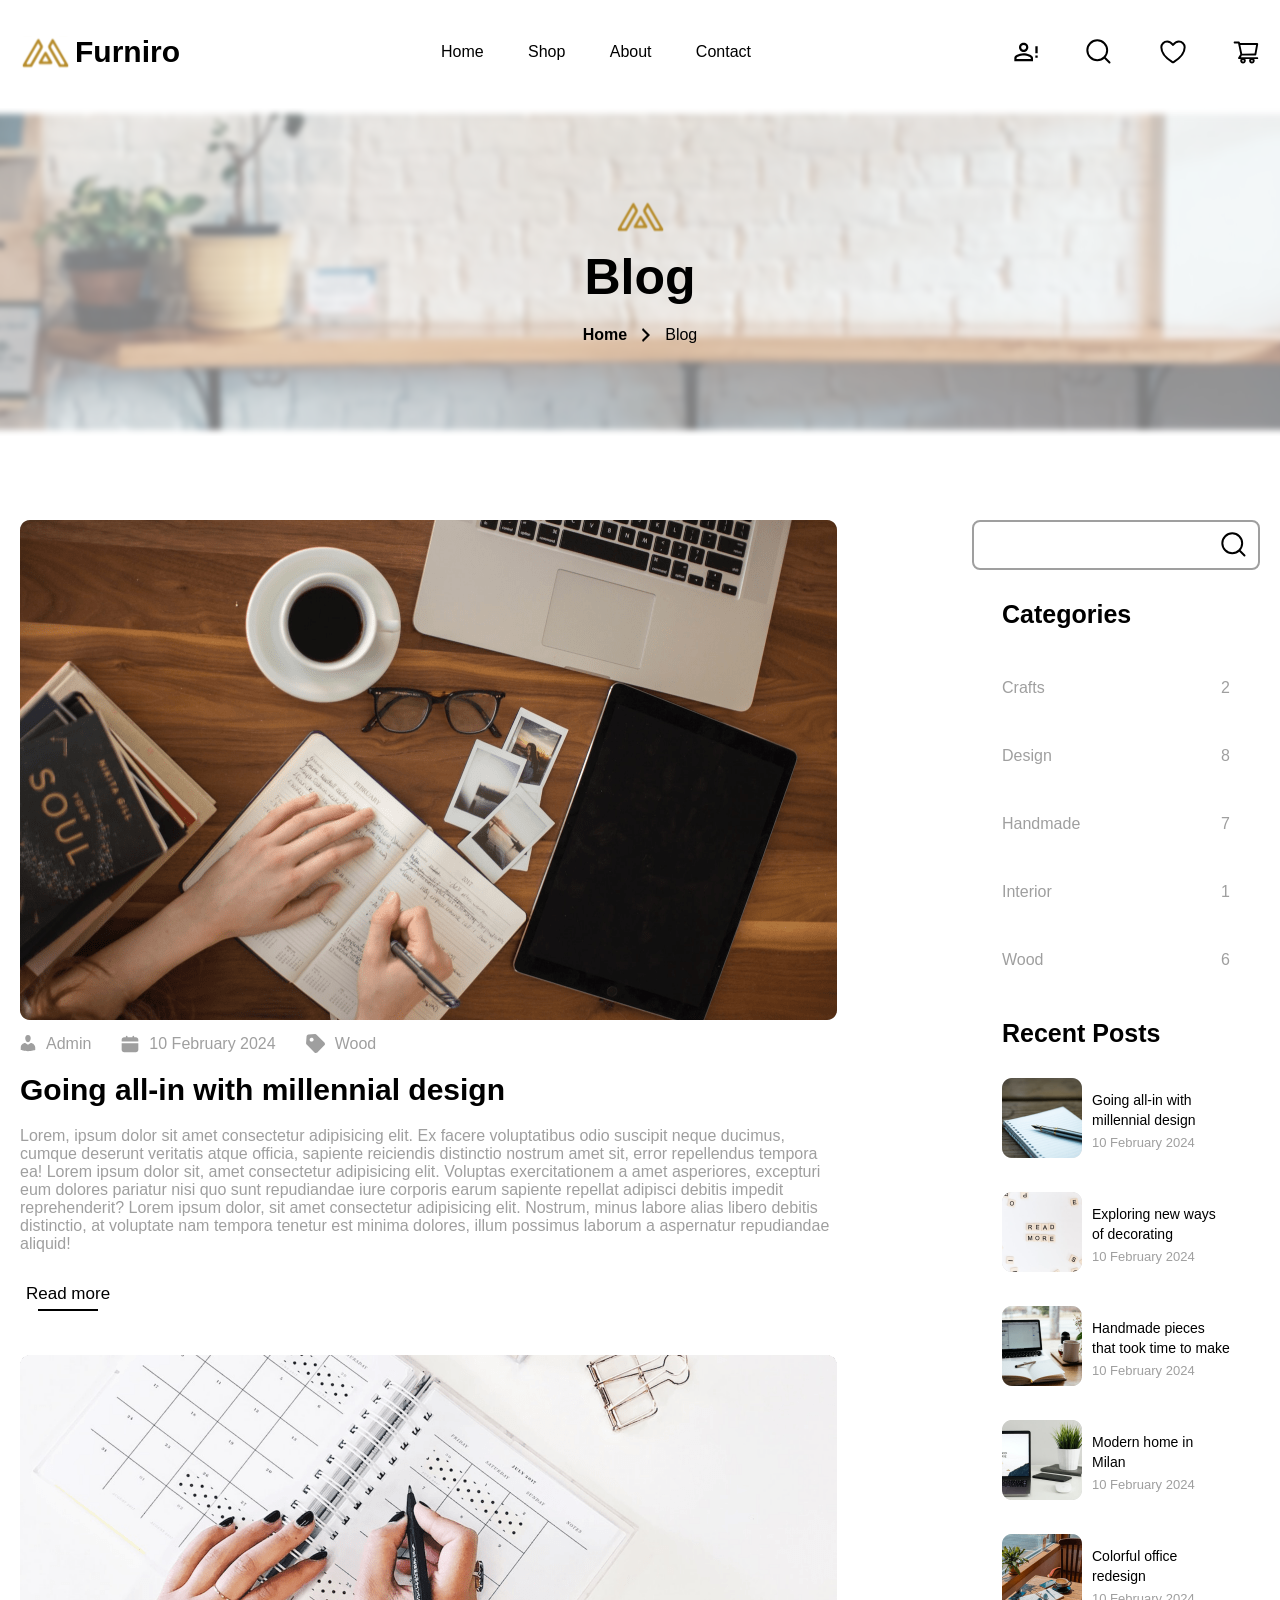
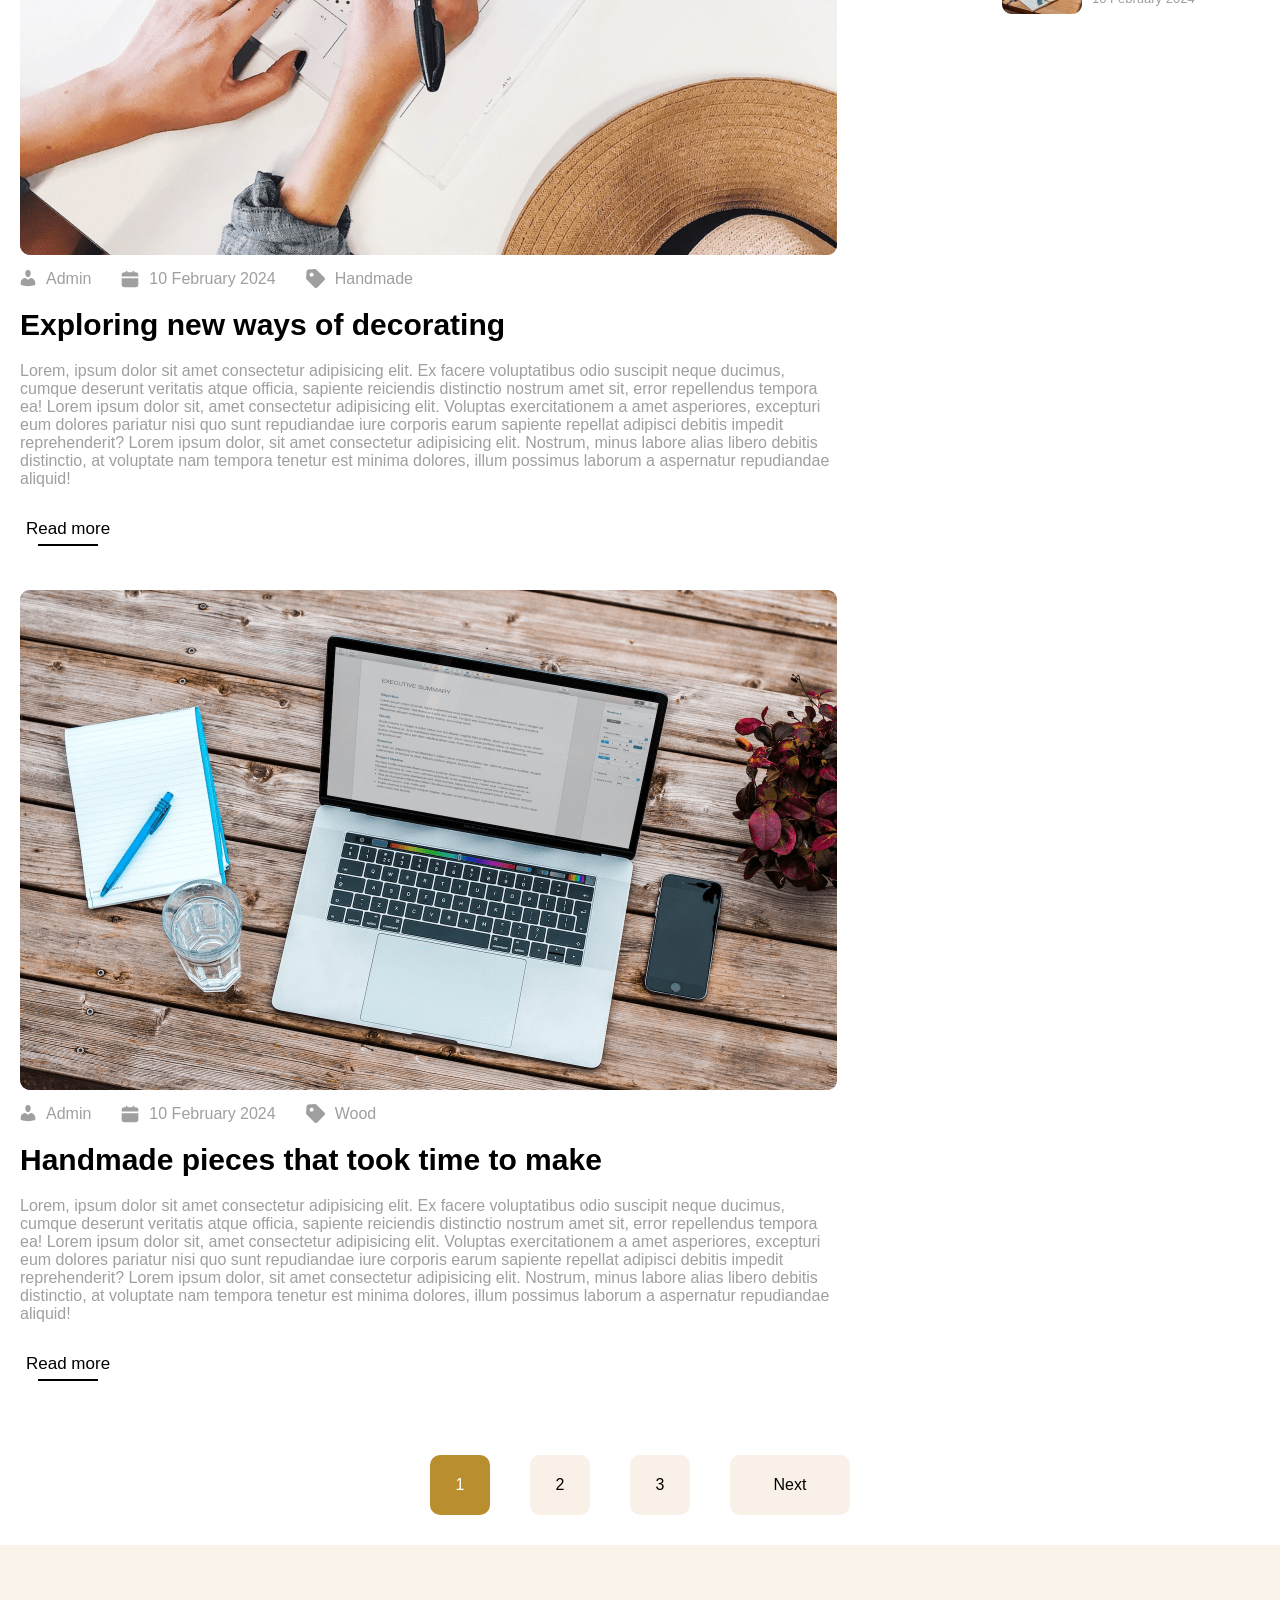
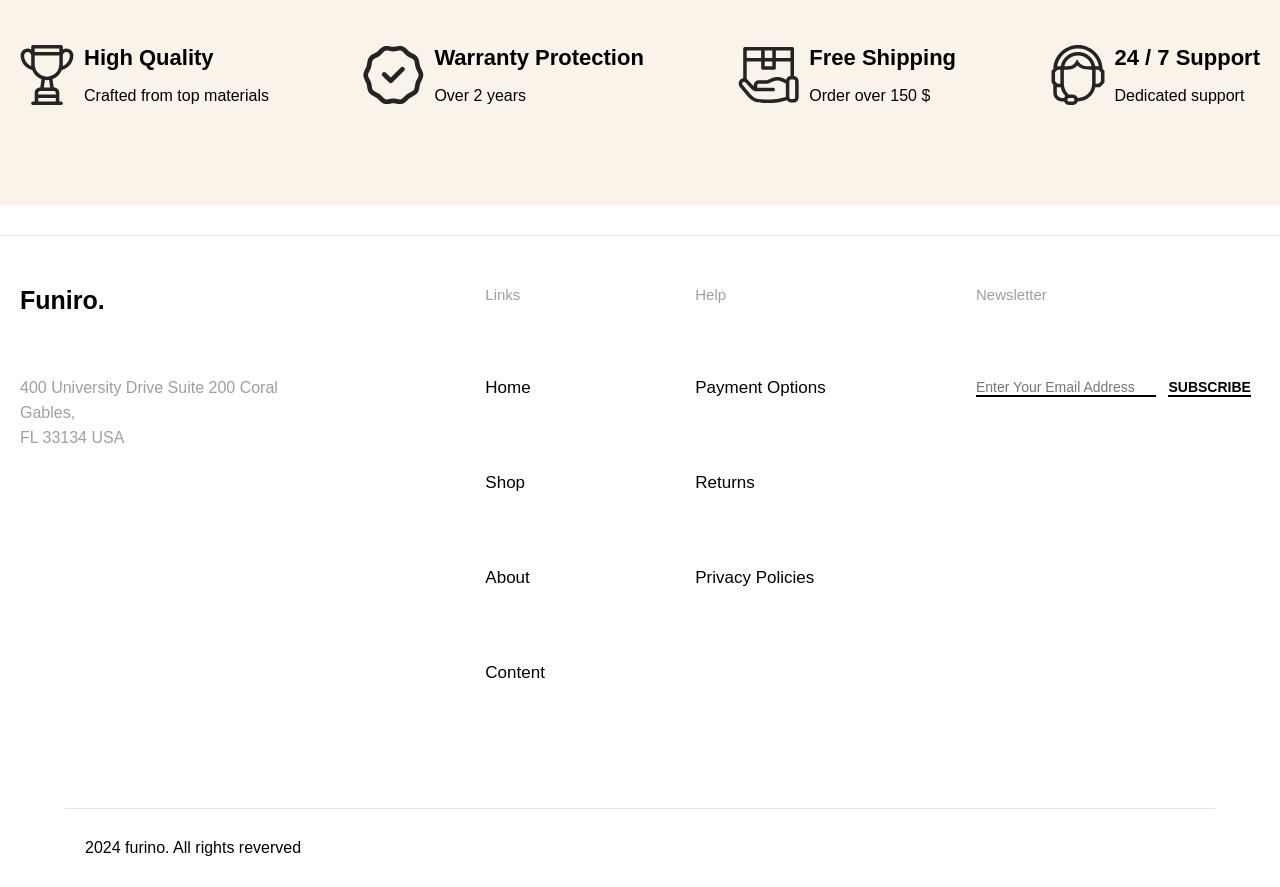
==== commit cd18a9ca: "Apply responsive and overflow problem fixing to other pages" ====
--- a/blog.html
+++ b/blog.html
@@ -121,15 +121,15 @@
                 <div style="margin-bottom: 50px;">
                   <div>
                     <img src="img/close3.svg" alt="">
-                    <img src="img/product1.png" alt="">
+                    <img src="img/product1.png" alt="" class="icon-menu--wishlist__img">
                     <div>
                       <div>
-                        <span>Syltherine</span>
-                      </div>
-                      <div>
-                        <span>1 x</span>
+                        <span class="icon-menu--wishlist__name">Syltherine</span>
+                      </div>
+                      <div>
+                        <span class="icon-menu--wishlist__number">1 x</span>
                         <del>Rp 3.500.000</del>
-                        <span>Rp 2.500.000</span>
+                        <span class="icon-menu--wishlist__price">Rp 2.500.000</span>
                       </div>
                       <div>
                         <span>In: </span>
@@ -139,14 +139,14 @@
                   </div>
                   <div>
                     <img src="img/close3.svg" alt="">
-                    <img src="img/product2.png" alt="">
+                    <img src="img/product2.png" alt="" class="icon-menu--wishlist__img">
                     <div>
                       <div>
-                        <span>Leviosa</span>
-                      </div>
-                      <div>
-                        <span>1 x</span>
-                        <span>Rp 2.500.000</span>
+                        <span class="icon-menu--wishlist__name">Leviosa</span>
+                      </div>
+                      <div>
+                        <span class="icon-menu--wishlist__number">1 x</span>
+                        <span class="icon-menu--wishlist__price">Rp 2.500.000</span>
                       </div>
                       <div>
                         <span>In: </span>
@@ -156,14 +156,14 @@
                   </div>
                   <div>
                     <img src="img/close3.svg" alt="">
-                    <img src="img/product3.png" alt="">
+                    <img src="img/product3.png" alt="" class="icon-menu--wishlist__img">
                     <div>
                       <div>
-                        <span>Lolito</span>
-                      </div>
-                      <div>
-                        <span>1 x</span>
-                        <span>Rp 7.000.000</span>
+                        <span class="icon-menu--wishlist__name">Lolito</span>
+                      </div>
+                      <div>
+                        <span class="icon-menu--wishlist__number">1 x</span>
+                        <span class="icon-menu--wishlist__price">Rp 7.000.000</span>
                       </div>
                       <div>
                         <span>In: </span>
@@ -178,7 +178,7 @@
                     <span>&rsaquo;</span>
                   </a>
                 </div>
-                <button>ADD ALL TO CARD</button>
+                <button id="icon-menu--wishlist__add-cart">ADD ALL TO CARD</button>
                 <div class="header__shop-menu--empty" id="wishlistEmpty" style="display: none;">
                   <img src="img/shop.svg" alt="">
                   <p>Your wishlist is empty! </p>
@@ -192,29 +192,55 @@
 
               <img src="img/shop.svg">
 
-            </div>
-
-            <div class="header__shop-menu" id="header__shop-menu" style="right: -450px;">
-
-              <div class="header__shop-menu--title">
-
-                <h6> Shopping Cart </h6>
-
-                <div id="shop-menu--title__close" style="cursor: pointer;">
-
-                  <img src="img/Close.svg">
-
-                </div>
-
-              </div>
-
-              <div class="header__shop-menu--products" id="header__shop-menu--products">
-
-                <div>
+              <div class="header__shop-menu" id="header__shop-menu" style="right: -573px;">
+
+                <div class="header__shop-menu--title">
+
+                  <h6> Shopping Cart </h6>
+
+                  <div id="shop-menu--title__close" style="cursor: pointer;">
+
+                    <img src="img/Close.svg">
+
+                  </div>
+
+                </div>
+
+                <div class="header__shop-menu--products" id="header__shop-menu--products">
 
                   <div>
 
-                    <img src="img/sofa5-small.png" class="shop-menu--products__img">
+                    <div>
+
+                      <img src="img/sofa5-small.png" class="shop-menu--products__img">
+
+                    </div>
+
+                    <div>
+
+                      <div>
+
+                        <p class="shop-menu--products__name"> Asgaard sofa </p>
+
+                      </div>
+
+                      <div>
+
+                        <p class="shop-menu--products__number"> 1 </p>
+
+                        <p> x </p>
+
+                        <span class="shop-menu--products__price"> Rs.250,000.00 </span>
+
+                      </div>
+
+                    </div>
+
+                    <div class="shop-menu--products__close">
+
+                      <img src="img/Close2.svg">
+
+                    </div>
 
                   </div>
 
@@ -222,93 +248,67 @@
 
                     <div>
 
-                      <p class="shop-menu--products__name"> Asgaard sofa </p>
+                      <img src="img/sofa8.png" class="shop-menu--products__img">
 
                     </div>
 
                     <div>
 
-                      <p class="shop-menu--products__number"> 1 </p>
-
-                      <p> x </p>
-
-                      <span class="shop-menu--products__price"> Rs.250,000.00 </span>
+                      <div>
+
+                        <p class="shop-menu--products__name"> Casaliving Wood </p>
+
+                      </div>
+
+                      <div>
+
+                        <p class="shop-menu--products__number"> 1 </p>
+
+                        <p> x </p>
+
+                        <span class="shop-menu--products__price"> Rs. 270,000.00 </span>
+
+                      </div>
 
                     </div>
 
+                    <div class="shop-menu--products__close">
+
+                      <img src="img/Close2.svg">
+
+                    </div>
+
                   </div>
 
-                  <div class="shop-menu--products__close">
-
-                    <img src="img/Close2.svg">
-
-                  </div>
-
-                </div>
-
-                <div>
-
-                  <div>
-
-                    <img src="img/sofa8.png" class="shop-menu--products__img">
-
-                  </div>
-
-                  <div>
-
-                    <div>
-
-                      <p class="shop-menu--products__name"> Casaliving Wood </p>
-
-                    </div>
-
-                    <div>
-
-                      <p class="shop-menu--products__number"> 1 </p>
-
-                      <p> x </p>
-
-                      <span class="shop-menu--products__price"> Rs. 270,000.00 </span>
-
-                    </div>
-
-                  </div>
-
-                  <div class="shop-menu--products__close">
-
-                    <img src="img/Close2.svg">
-
-                  </div>
-
-                </div>
-
-              </div>
-
-              <div class="header__shop-menu--total" id="header__shop-menu--total">
-
-                <p> Subtotal </p>
-
-                <span id="total"> Rs.520,000.00 </span>
-
-              </div>
-
-              <div class="header__shop-menu--empty" id="header__shop-menu--empty" style="display: none;">
-                <img src="img/shop.svg" alt="">
-                <p>Your cart is empty! </p>
-                <a href="shop.html">Click here to see products</a>
-              </div>
-
-              <div class="header__shop-menu--button">
-
-                <button id="cart"> Cart </button>
-
-                <button id="checkout"> Checkout </button>
-
-                <a href="product-comparison.html">
-
-                  <button> Comparison </button>
-
-                </a>
+                </div>
+
+                <div class="header__shop-menu--total" id="header__shop-menu--total">
+
+                  <p> Subtotal </p>
+
+                  <span id="total"> Rs.520,000.00 </span>
+
+                </div>
+
+                <div class="header__shop-menu--empty" id="header__shop-menu--empty" style="display: none;">
+                  <img src="img/shop.svg" alt="">
+                  <p>Your cart is empty! </p>
+                  <a href="shop.html">Click here to see products</a>
+                </div>
+
+                <div class="header__shop-menu--button">
+
+                  <button id="cart"> Cart </button>
+
+                  <button id="checkout"> Checkout </button>
+
+                  <a href="product-comparison.html">
+
+                    <button> Comparison </button>
+
+                  </a>
+
+                </div>
 
               </div>
 
--- a/css/main.css
+++ b/css/main.css
@@ -529,7 +529,7 @@
 
     position: absolute;
 
-    top: 117px;
+    top: 83px;
 
     background-color: #fff !important;
 
@@ -538,8 +538,6 @@
     padding: 30px 30px;
 
     transition: all linear 0.3s;
-
-    min-height: 100vh;
 
     display: block !important;
 
@@ -547,6 +545,7 @@
 
     z-index: 3 !important;
     cursor: auto !important;
+    border-radius: 11px;
 
 }
 
@@ -615,7 +614,7 @@
 
 
 
-.header__shop-menu--products>div:nth-child(2)>div:first-child img {
+.header__shop-menu--products>div>div:first-child img {
 
     border-radius: 10px;
 
@@ -687,7 +686,7 @@
 
     display: flex;
 
-    margin-top: 200px;
+    margin-top: 50px;
 
     font-size: 18px;
 
@@ -901,13 +900,19 @@
 }
 
 @media only screen and (max-width:555px) {
-    #profileButton {
+
+    #profileButton,
+    #shopCardButton {
         position: unset;
     }
 
     .header__icon-menu--profile {
         left: 0;
         width: 100%;
+        top: 115px;
+    }
+
+    .header__shop-menu {
         top: 115px;
     }
 }
@@ -930,6 +935,7 @@
         left: 0;
         top: 115px;
     }
+
 }
 
 @media only screen and (max-width:440px) {
@@ -2740,7 +2746,16 @@
     height: 50px;
 
     cursor: pointer;
-
+    position: relative;
+    overflow: hidden;
+
+}
+
+.product__hover-content--button button img {
+    position: absolute;
+    top: -17px;
+    width: 80px;
+    left: 61px;
 }
 
 
@@ -2901,7 +2916,7 @@
 
 
 
-.product-box__button button {
+.product-box__button a {
 
     border: 1px solid #B98E2F;
 
@@ -2916,6 +2931,9 @@
     font-weight: 600;
 
     cursor: pointer;
+    display: flex;
+    align-items: center;
+    justify-content: center;
 
 }
 
@@ -3560,7 +3578,7 @@
     padding: 30px 0px;
 
     width: 100%;
-
+    min-height: 646px;
 }
 
 
@@ -3601,7 +3619,10 @@
 
 
 
-.slider__content button {
+.slider__content a {
+    display: flex;
+    align-items: center;
+    justify-content: center;
 
     width: 200px;
 
@@ -3620,14 +3641,17 @@
 }
 
 
+.slider>div:nth-child(2) {
+    min-height: 646px;
+}
 
 .slider__imges {
 
     display: flex;
-
+    justify-content: start;
     gap: 30px;
-
     position: relative;
+    transition: all ease 0.7s;
 
 }
 
@@ -3640,6 +3664,27 @@
 }
 
 
+.slider__img>img {
+    transition: all ease 0.3s;
+    overflow: hidden;
+}
+
+.slider__active>img {
+    transform: scale(1.2);
+}
+
+.slider__img>img {
+    min-height: 486px;
+    max-height: 486px;
+    max-width: 372px;
+    min-width: 372px;
+}
+
+
+.slider__img {
+    position: relative;
+    min-width: 404px;
+}
 
 .slider__active--content {
 
@@ -3649,13 +3694,11 @@
 
     position: absolute;
 
-    bottom: 60px;
+    bottom: 20px;
 
     left: 20px;
 
-    background-color: rgba(255, 255, 255, 0.5);
-
-    display: flex;
+    background-color: rgba(255, 255, 255, 0.7);
 
     flex-direction: column;
 
@@ -3665,6 +3708,14 @@
 
 }
 
+.slider__active .slider__active--content {
+    display: flex !important;
+
+}
+
+.slider__img .slider__active--content {
+    display: none;
+}
 
 
 .slider__active--content p {
@@ -3689,7 +3740,7 @@
 
     position: absolute;
 
-    bottom: 60px;
+    bottom: 20px;
 
     left: 220px;
 
@@ -3701,7 +3752,7 @@
 
 
 
-.slider__active--button button {
+.slider__active--button a {
 
     width: 50px;
 
@@ -3711,8 +3762,6 @@
 
     background-color: #B98E2F;
 
-    display: flex;
-
     align-items: center;
 
     justify-content: center;
@@ -3721,9 +3770,18 @@
 
 }
 
-
-
-.slider__active--button button img {
+.slider__active .slider__active--button,
+.slider__active .slider__active--button a {
+    display: flex !important;
+
+}
+
+.slider__img .slider__active--button {
+    display: none;
+}
+
+
+.slider__active--button a img {
 
     width: 24px;
 
@@ -3738,12 +3796,15 @@
     display: flex;
 
     margin-top: 40px;
-
-}
-
-
-
-.slider__indicating span:first-child {
+    position: absolute;
+    left: 437px;
+    bottom: 94px;
+
+}
+
+
+
+.slider__indicating .active {
 
     border: 1px solid #B98E2F;
 
@@ -3753,74 +3814,71 @@
 
 
 
-.slider__indicating span:first-child::after {
+.slider__indicating .active::after {
 
     content: "";
 
     background-color: #B98E2F;
 
+}
+
+
+
+.slider__indicating span {
+
+    display: inline-block;
+
+    width: 20px;
+
+    height: 20px;
+
+    position: relative;
+
+    margin-right: 20px;
+    cursor: pointer;
+
+}
+
+
+
+.slider__indicating span::after {
+
+    content: "";
+
+    background-color: #D8D8D8;
+
+    width: 10px;
+
+    height: 10px;
+
     position: absolute;
 
-}
-
-
-
-.slider__indicating span {
-
-    display: inline-block;
-
-    width: 20px;
-
-    height: 20px;
-
-    position: relative;
-
-    margin-right: 20px;
-
-}
-
-
-
-.slider__indicating span::after {
-
-    content: "";
-
-    background-color: #D8D8D8;
-
-    width: 10px;
-
-    height: 10px;
+    left: 5px;
+
+    top: 5px;
+
+    border-radius: 50%;
+
+}
+
+
+
+.slider__button {
+
+    width: 40px;
+
+    height: 40px;
 
     position: absolute;
-
-    left: 5px;
-
-    top: 5px;
+    top: 40%;
+    right: 60px;
+
+    background-color: #fff;
+
+    box-shadow: 1px 1px 12px rgba(0, 0, 0, 0.4);
 
     border-radius: 50%;
 
-}
-
-
-
-.slider__button {
-
-    width: 40px;
-
-    height: 40px;
-
-    position: absolute;
-
-    top: 40%;
-
-    right: 60px;
-
-    background-color: #fff;
-
-    box-shadow: 1px 1px 12px rgba(0, 0, 0, 0.4);
-
-    border-radius: 50%;
-
     display: flex;
 
     align-items: center;
@@ -3868,6 +3926,9 @@
 
 
 @media only screen and (max-width:956px) {
+    .slider>div:nth-child(2) {
+        width: 100%;
+    }
 
     .slider__imges {
 
@@ -3879,7 +3940,7 @@
 
     .slider__button {
 
-        right: -4px;
+        right: 4px;
 
     }
 
@@ -3895,19 +3956,15 @@
 
     }
 
+    .slider>div:nth-child(2) {
+        min-height: fit-content;
+    }
+
 }
 
 
 
 @media only screen and (max-width:488px) {
-
-    .slider__img {
-
-        display: none;
-
-    }
-
-
 
     .slider__active {
 
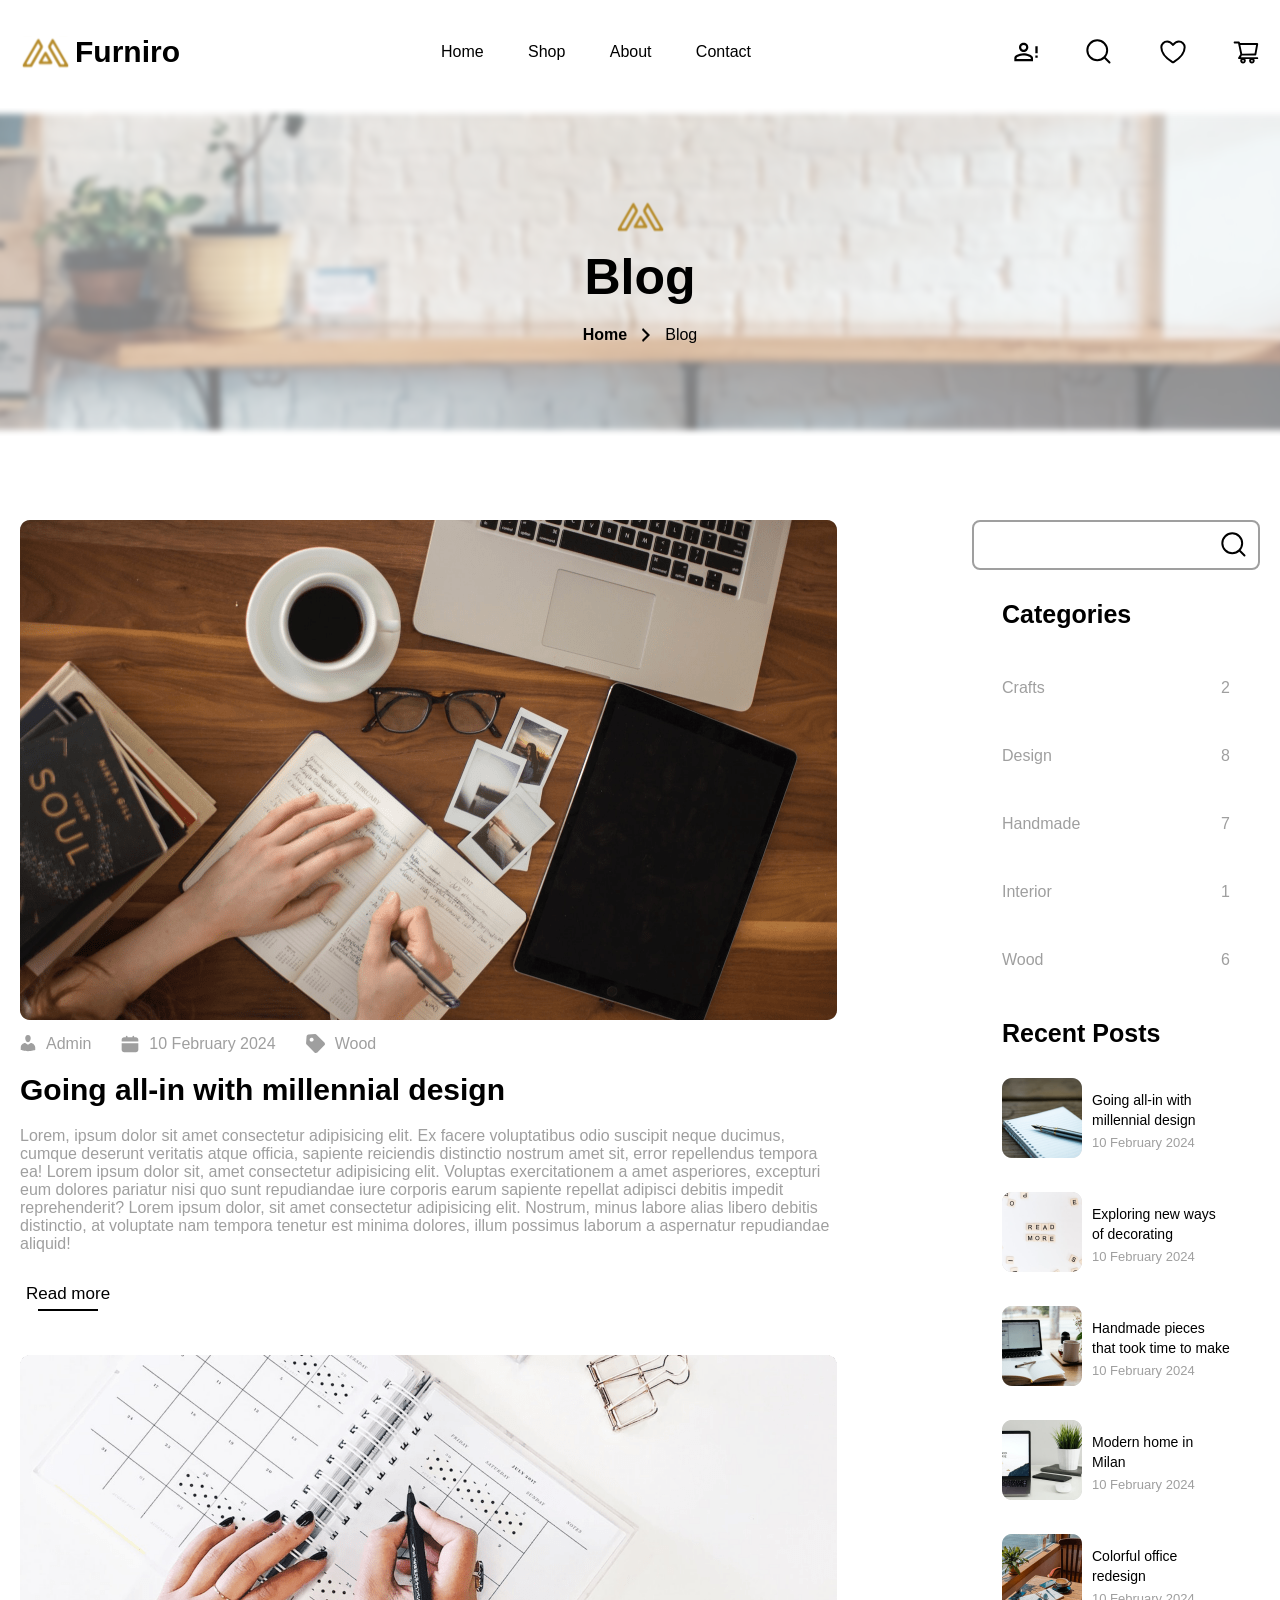
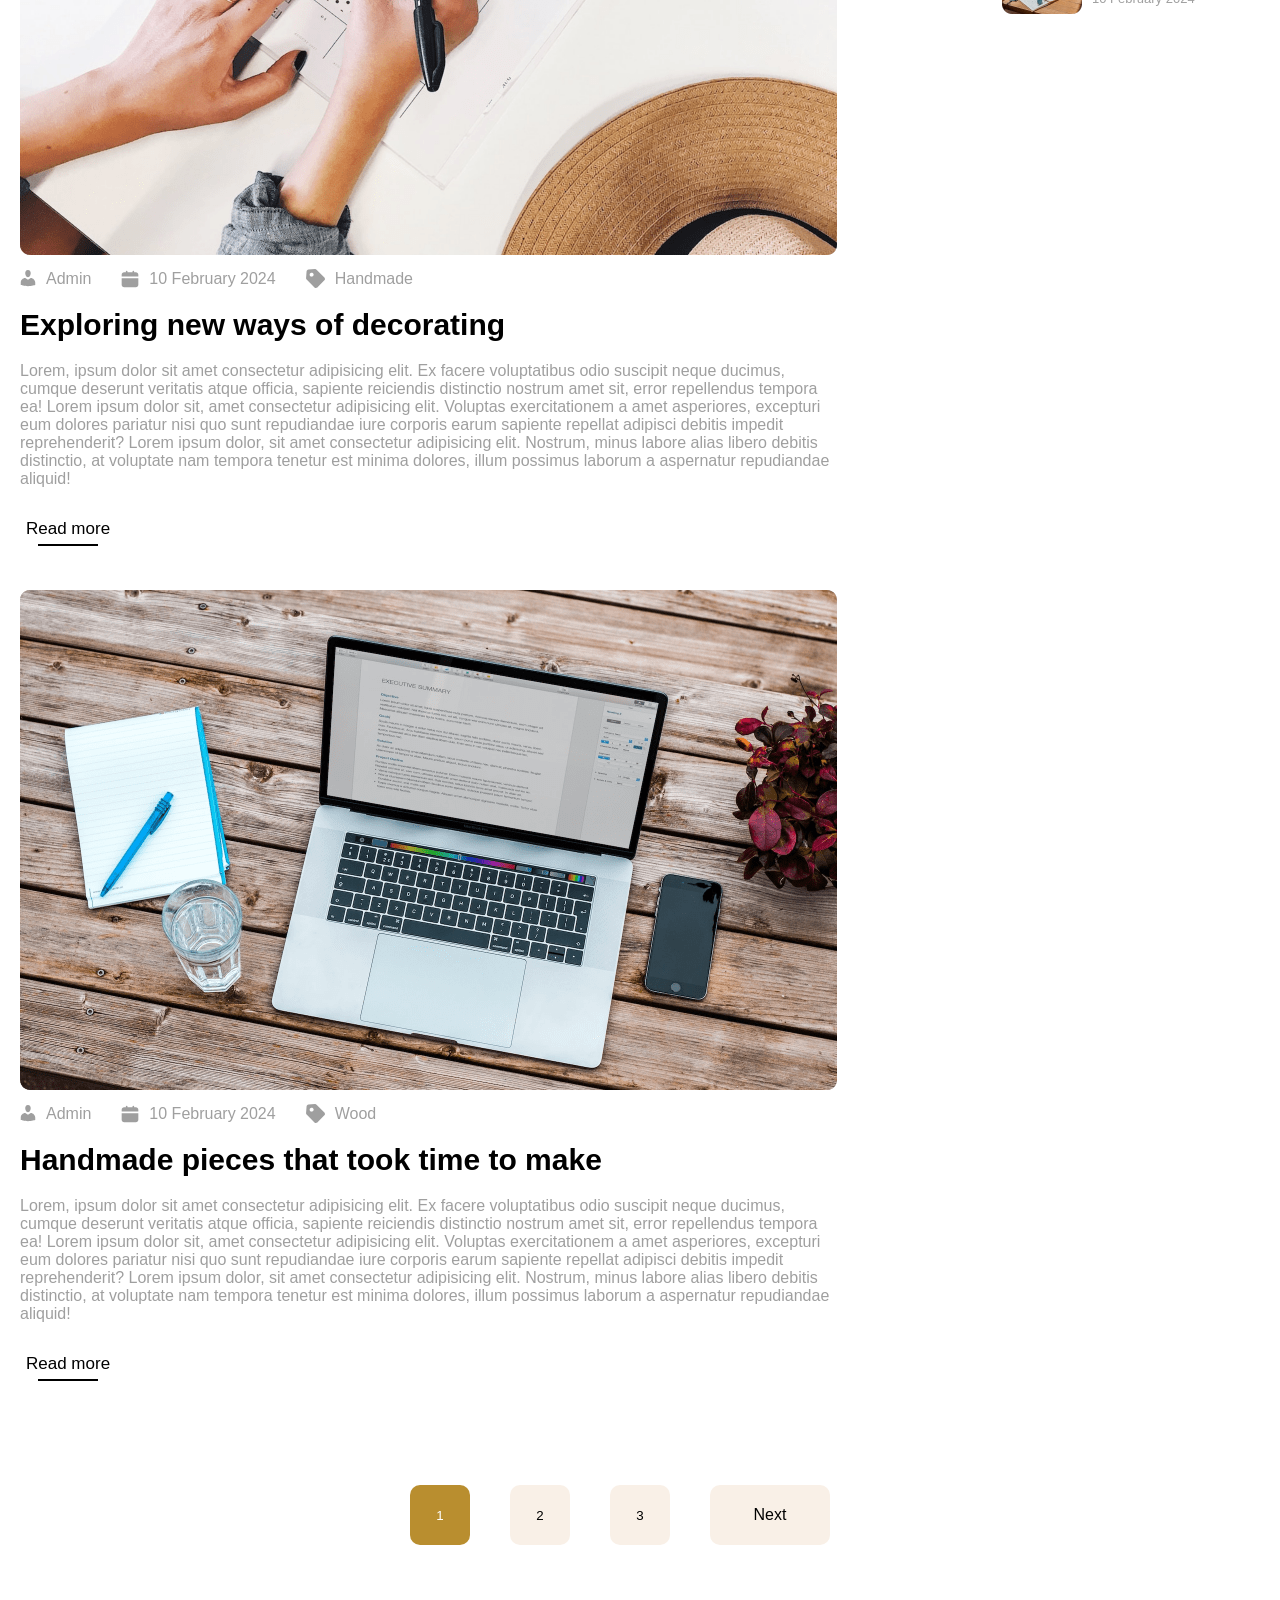
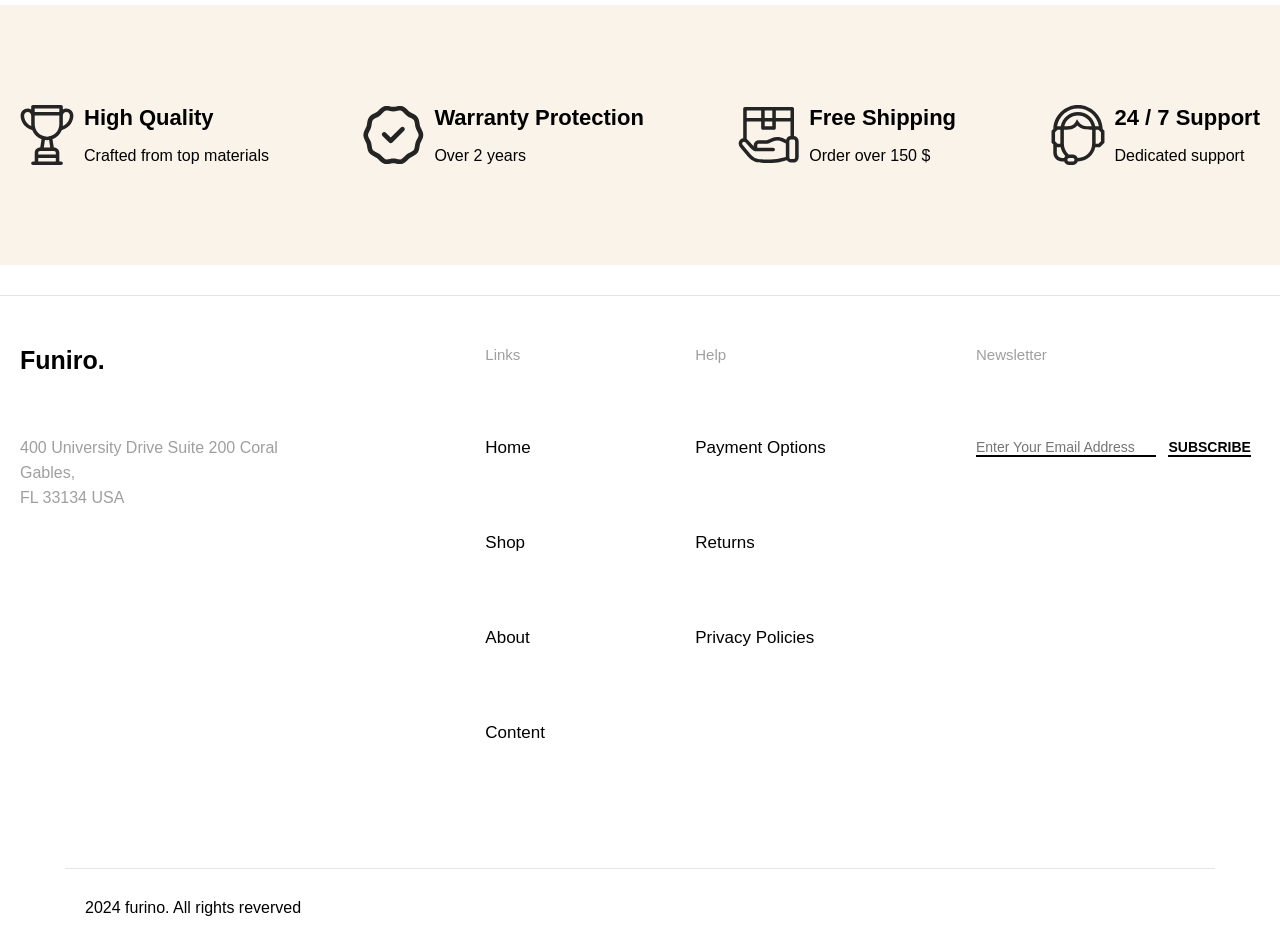
==== commit 35593751: "Changing code to using tabs in every pages" ====
--- a/blog.html
+++ b/blog.html
@@ -51,7 +51,7 @@
 
           </div>
 
-          <nav class="header__menu" id="header__menu" style="left: -512px; z-index: 2;">
+          <nav class="header__menu" id="header__menu" style="left: -521px; z-index: 2;">
 
             <div class="header__menu--close w-100">
               <img src="img/close3.svg" id="header__menu--close">
@@ -463,384 +463,403 @@
 
     <div class="w-100">
 
-      <div class="blogs-sidebar mx-width">
-
-        <div class="blogs">
-
-          <div class="blogs__blog">
-
-            <div class="blogs__blog--img">
-
-              <img src="img/blog-img1.png">
-
-            </div>
-
-            <div class="blogs__blog--icons">
+
+      <div class="blogs-sidebar mx-width" id="blogs-sidebar">
+
+
+        <div>
+          <!-- Loading -->
+          <div style="display: none; justify-content: center;" id="loadingParent">
+            <img src="img/loading.gif" style="width: 50px;height: 50px;display: none;padding-top: 37px;"
+              id="fileLoading">
+          </div>
+          <!-- Loading -->
+
+          <div class="blogs" id="blogs">
+            <div class="blogs__blog">
+
+              <div class="blogs__blog--img">
+
+                <img src="img/blog-img1.png">
+
+              </div>
+
+              <div class="blogs__blog--icons">
+
+                <div>
+
+                  <img src="img/user1.svg">
+
+                  <span> Admin </span>
+
+                </div>
+
+                <div>
+
+                  <img src="img/calendar.svg">
+
+                  <span> 10 February 2024 </span>
+
+                </div>
+
+                <div>
+
+                  <img src="img/pin.svg">
+
+                  <span> Wood </span>
+
+                </div>
+
+              </div>
+
+              <div class="blogs__blog--title">
+
+                <h6> Going all-in with millennial design </h6>
+
+              </div>
+
+              <div class="blogs__blog--description">
+
+                <p> Lorem, ipsum dolor sit amet consectetur adipisicing elit. Ex facere voluptatibus odio suscipit neque
+
+                  ducimus, cumque deserunt veritatis atque officia, sapiente reiciendis distinctio nostrum amet sit,
+                  error
+
+                  repellendus tempora ea! Lorem ipsum dolor sit, amet consectetur adipisicing elit. Voluptas
+
+                  exercitationem a amet asperiores, excepturi eum dolores pariatur nisi quo sunt repudiandae iure
+                  corporis
+
+                  earum sapiente repellat adipisci debitis impedit reprehenderit? Lorem ipsum dolor, sit amet
+                  consectetur
+
+                  adipisicing elit. Nostrum, minus labore alias libero debitis distinctio, at voluptate nam tempora
+
+                  tenetur est minima dolores, illum possimus laborum a aspernatur repudiandae aliquid!</p>
+
+              </div>
+
+              <a href="#" class="blogs__blog--button">
+
+                <button> Read more </button>
+
+              </a>
+
+            </div>
+
+            <div class="blogs__blog">
+
+              <div class="blogs__blog--img">
+
+                <img src="img/blog-img2.png">
+
+              </div>
+
+              <div class="blogs__blog--icons">
+
+                <div>
+
+                  <img src="img/user1.svg">
+
+                  <span> Admin </span>
+
+                </div>
+
+                <div>
+
+                  <img src="img/calendar.svg">
+
+                  <span> 10 February 2024 </span>
+
+                </div>
+
+                <div>
+
+                  <img src="img/pin.svg">
+
+                  <span> Handmade </span>
+
+                </div>
+
+              </div>
+
+              <div class="blogs__blog--title">
+
+                <h6> Exploring new ways of decorating </h6>
+
+              </div>
+
+              <div class="blogs__blog--description">
+
+                <p> Lorem, ipsum dolor sit amet consectetur adipisicing elit. Ex facere voluptatibus odio suscipit neque
+
+                  ducimus, cumque deserunt veritatis atque officia, sapiente reiciendis distinctio nostrum amet sit,
+                  error
+
+                  repellendus tempora ea! Lorem ipsum dolor sit, amet consectetur adipisicing elit. Voluptas
+
+                  exercitationem a amet asperiores, excepturi eum dolores pariatur nisi quo sunt repudiandae iure
+                  corporis
+
+                  earum sapiente repellat adipisci debitis impedit reprehenderit? Lorem ipsum dolor, sit amet
+                  consectetur
+
+                  adipisicing elit. Nostrum, minus labore alias libero debitis distinctio, at voluptate nam tempora
+
+                  tenetur est minima dolores, illum possimus laborum a aspernatur repudiandae aliquid!</p>
+
+              </div>
+
+              <a href="#" class="blogs__blog--button">
+
+                <button> Read more </button>
+
+              </a>
+
+            </div>
+
+            <div class="blogs__blog">
+
+              <div class="blogs__blog--img">
+
+                <img src="img/blog-img3.png">
+
+              </div>
+
+              <div class="blogs__blog--icons">
+
+                <div>
+
+                  <img src="img/user1.svg">
+
+                  <span> Admin </span>
+
+                </div>
+
+                <div>
+
+                  <img src="img/calendar.svg">
+
+                  <span> 10 February 2024 </span>
+
+                </div>
+
+                <div>
+
+                  <img src="img/pin.svg">
+
+                  <span> Wood </span>
+
+                </div>
+
+              </div>
+
+              <div class="blogs__blog--title">
+
+                <h6> Handmade pieces that took time to make </h6>
+
+              </div>
+
+              <div class="blogs__blog--description">
+
+                <p> Lorem, ipsum dolor sit amet consectetur adipisicing elit. Ex facere voluptatibus odio suscipit neque
+
+                  ducimus, cumque deserunt veritatis atque officia, sapiente reiciendis distinctio nostrum amet sit,
+                  error
+
+                  repellendus tempora ea! Lorem ipsum dolor sit, amet consectetur adipisicing elit. Voluptas
+
+                  exercitationem a amet asperiores, excepturi eum dolores pariatur nisi quo sunt repudiandae iure
+                  corporis
+
+                  earum sapiente repellat adipisci debitis impedit reprehenderit? Lorem ipsum dolor, sit amet
+                  consectetur
+
+                  adipisicing elit. Nostrum, minus labore alias libero debitis distinctio, at voluptate nam tempora
+
+                  tenetur est minima dolores, illum possimus laborum a aspernatur repudiandae aliquid!</p>
+
+              </div>
+
+              <a href="#" class="blogs__blog--button">
+
+                <button> Read more </button>
+
+              </a>
+
+            </div>
+          </div>
+
+        </div>
+
+        <!-- end blogs -->
+
+
+
+        <!-- start sidebar -->
+
+        <div class="sidebar">
+
+          <div class="sidebar__search">
+
+            <input type="search">
+
+            <img src="img/search.svg">
+
+          </div>
+
+          <div class="sidebar__category">
+
+            <div>
+
+              <h6> Categories </h6>
+
+            </div>
+
+            <div>
+
+              <span> Crafts </span>
+
+              <span> 2 </span>
+
+            </div>
+
+            <div>
+
+              <span> Design </span>
+
+              <span> 8 </span>
+
+            </div>
+
+            <div>
+
+              <span> Handmade </span>
+
+              <span> 7 </span>
+
+            </div>
+
+            <div>
+
+              <span> Interior </span>
+
+              <span> 1 </span>
+
+            </div>
+
+            <div>
+
+              <span> Wood </span>
+
+              <span> 6 </span>
+
+            </div>
+
+          </div>
+
+          <div class="sidebar__recent-posts">
+
+            <div>
+
+              <h6> Recent Posts </h6>
+
+            </div>
+
+            <a href="#">
 
               <div>
 
-                <img src="img/user1.svg">
-
-                <span> Admin </span>
+                <img src="img/blog-img4.png">
 
               </div>
 
               <div>
 
-                <img src="img/calendar.svg">
+                <p> Going all-in with millennial design </p>
 
                 <span> 10 February 2024 </span>
 
               </div>
 
+            </a>
+
+            <a href="#">
+
               <div>
 
-                <img src="img/pin.svg">
-
-                <span> Wood </span>
-
-              </div>
-
-            </div>
-
-            <div class="blogs__blog--title">
-
-              <h6> Going all-in with millennial design </h6>
-
-            </div>
-
-            <div class="blogs__blog--description">
-
-              <p> Lorem, ipsum dolor sit amet consectetur adipisicing elit. Ex facere voluptatibus odio suscipit neque
-
-                ducimus, cumque deserunt veritatis atque officia, sapiente reiciendis distinctio nostrum amet sit, error
-
-                repellendus tempora ea! Lorem ipsum dolor sit, amet consectetur adipisicing elit. Voluptas
-
-                exercitationem a amet asperiores, excepturi eum dolores pariatur nisi quo sunt repudiandae iure corporis
-
-                earum sapiente repellat adipisci debitis impedit reprehenderit? Lorem ipsum dolor, sit amet consectetur
-
-                adipisicing elit. Nostrum, minus labore alias libero debitis distinctio, at voluptate nam tempora
-
-                tenetur est minima dolores, illum possimus laborum a aspernatur repudiandae aliquid!</p>
-
-            </div>
-
-            <a href="#" class="blogs__blog--button">
-
-              <button> Read more </button>
+                <img src="img/blog-img5.png">
+
+              </div>
+
+              <div>
+
+                <p> Exploring new ways of decorating </p>
+
+                <span> 10 February 2024 </span>
+
+              </div>
 
             </a>
 
-          </div>
-
-          <div class="blogs__blog">
-
-            <div class="blogs__blog--img">
-
-              <img src="img/blog-img2.png">
-
-            </div>
-
-            <div class="blogs__blog--icons">
+            <a href="#">
 
               <div>
 
-                <img src="img/user1.svg">
-
-                <span> Admin </span>
+                <img src="img/blog-img6.png">
 
               </div>
 
               <div>
 
-                <img src="img/calendar.svg">
+                <p> Handmade pieces that took time to make </p>
 
                 <span> 10 February 2024 </span>
 
               </div>
 
+            </a>
+
+            <a href="#">
+
               <div>
 
-                <img src="img/pin.svg">
-
-                <span> Handmade </span>
-
-              </div>
-
-            </div>
-
-            <div class="blogs__blog--title">
-
-              <h6> Exploring new ways of decorating </h6>
-
-            </div>
-
-            <div class="blogs__blog--description">
-
-              <p> Lorem, ipsum dolor sit amet consectetur adipisicing elit. Ex facere voluptatibus odio suscipit neque
-
-                ducimus, cumque deserunt veritatis atque officia, sapiente reiciendis distinctio nostrum amet sit, error
-
-                repellendus tempora ea! Lorem ipsum dolor sit, amet consectetur adipisicing elit. Voluptas
-
-                exercitationem a amet asperiores, excepturi eum dolores pariatur nisi quo sunt repudiandae iure corporis
-
-                earum sapiente repellat adipisci debitis impedit reprehenderit? Lorem ipsum dolor, sit amet consectetur
-
-                adipisicing elit. Nostrum, minus labore alias libero debitis distinctio, at voluptate nam tempora
-
-                tenetur est minima dolores, illum possimus laborum a aspernatur repudiandae aliquid!</p>
-
-            </div>
-
-            <a href="#" class="blogs__blog--button">
-
-              <button> Read more </button>
+                <img src="img/blog-img7.png">
+
+              </div>
+
+              <div>
+
+                <p> Modern home in Milan </p>
+
+                <span> 10 February 2024 </span>
+
+              </div>
 
             </a>
 
-          </div>
-
-          <div class="blogs__blog">
-
-            <div class="blogs__blog--img">
-
-              <img src="img/blog-img3.png">
-
-            </div>
-
-            <div class="blogs__blog--icons">
+            <a href="#">
 
               <div>
 
-                <img src="img/user1.svg">
-
-                <span> Admin </span>
+                <img src="img/blog-img8.png">
 
               </div>
 
               <div>
 
-                <img src="img/calendar.svg">
+                <p> Colorful office redesign </p>
 
                 <span> 10 February 2024 </span>
 
               </div>
 
-              <div>
-
-                <img src="img/pin.svg">
-
-                <span> Wood </span>
-
-              </div>
-
-            </div>
-
-            <div class="blogs__blog--title">
-
-              <h6> Handmade pieces that took time to make </h6>
-
-            </div>
-
-            <div class="blogs__blog--description">
-
-              <p> Lorem, ipsum dolor sit amet consectetur adipisicing elit. Ex facere voluptatibus odio suscipit neque
-
-                ducimus, cumque deserunt veritatis atque officia, sapiente reiciendis distinctio nostrum amet sit, error
-
-                repellendus tempora ea! Lorem ipsum dolor sit, amet consectetur adipisicing elit. Voluptas
-
-                exercitationem a amet asperiores, excepturi eum dolores pariatur nisi quo sunt repudiandae iure corporis
-
-                earum sapiente repellat adipisci debitis impedit reprehenderit? Lorem ipsum dolor, sit amet consectetur
-
-                adipisicing elit. Nostrum, minus labore alias libero debitis distinctio, at voluptate nam tempora
-
-                tenetur est minima dolores, illum possimus laborum a aspernatur repudiandae aliquid!</p>
-
-            </div>
-
-            <a href="#" class="blogs__blog--button">
-
-              <button> Read more </button>
-
             </a>
 
           </div>
 
         </div>
 
-        <!-- end blogs -->
-
-
-
-        <!-- start sidebar -->
-
-        <div class="sidebar">
-
-          <div class="sidebar__search">
-
-            <input type="search">
-
-            <img src="img/search.svg">
-
-          </div>
-
-          <div class="sidebar__category">
-
-            <div>
-
-              <h6> Categories </h6>
-
-            </div>
-
-            <div>
-
-              <span> Crafts </span>
-
-              <span> 2 </span>
-
-            </div>
-
-            <div>
-
-              <span> Design </span>
-
-              <span> 8 </span>
-
-            </div>
-
-            <div>
-
-              <span> Handmade </span>
-
-              <span> 7 </span>
-
-            </div>
-
-            <div>
-
-              <span> Interior </span>
-
-              <span> 1 </span>
-
-            </div>
-
-            <div>
-
-              <span> Wood </span>
-
-              <span> 6 </span>
-
-            </div>
-
-          </div>
-
-          <div class="sidebar__recent-posts">
-
-            <div>
-
-              <h6> Recent Posts </h6>
-
-            </div>
-
-            <a href="#">
-
-              <div>
-
-                <img src="img/blog-img4.png">
-
-              </div>
-
-              <div>
-
-                <p> Going all-in with millennial design </p>
-
-                <span> 10 February 2024 </span>
-
-              </div>
-
-            </a>
-
-            <a href="#">
-
-              <div>
-
-                <img src="img/blog-img5.png">
-
-              </div>
-
-              <div>
-
-                <p> Exploring new ways of decorating </p>
-
-                <span> 10 February 2024 </span>
-
-              </div>
-
-            </a>
-
-            <a href="#">
-
-              <div>
-
-                <img src="img/blog-img6.png">
-
-              </div>
-
-              <div>
-
-                <p> Handmade pieces that took time to make </p>
-
-                <span> 10 February 2024 </span>
-
-              </div>
-
-            </a>
-
-            <a href="#">
-
-              <div>
-
-                <img src="img/blog-img7.png">
-
-              </div>
-
-              <div>
-
-                <p> Modern home in Milan </p>
-
-                <span> 10 February 2024 </span>
-
-              </div>
-
-            </a>
-
-            <a href="#">
-
-              <div>
-
-                <img src="img/blog-img8.png">
-
-              </div>
-
-              <div>
-
-                <p> Colorful office redesign </p>
-
-                <span> 10 February 2024 </span>
-
-              </div>
-
-            </a>
-
-          </div>
-
-        </div>
-
       </div>
 
     </div>
@@ -849,25 +868,22 @@
 
 
 
-    <!-- start indicating -->
-
-    <div class="w-100">
-
-      <div class="indicating mx-width">
-
-        <span> 1 </span>
-
-        <span> 2 </span>
-
-        <span> 3 </span>
-
-        <button> Next </button>
-
-      </div>
+    <!-- start indicating-->
+    <div class="product-box__indicating" id="product-box__indicating">
+
+      <button style="display: none;"> Previous </button>
+
+      <button class="product-box__indicating--active"> 1 </button>
+
+      <button> 2 </button>
+
+      <button> 3 </button>
+
+      <button> Next </button>
+
 
     </div>
-
-    <!-- end indicating -->
+    <!-- end indicating-->
 
 
 
@@ -1060,6 +1076,11 @@
   </div>
   <script src="js/header.js" type="module"></script>
   <script src="js/script.js"></script>
+  <script type="module">
+    import { changePageEvent } from "./js/changing-page.js"
+    var blogsParent = document.getElementById('blogs');
+    changePageEvent(blogsParent);
+  </script>
 </body>
 
 
--- a/css/main.css
+++ b/css/main.css
@@ -202,6 +202,9 @@
 .header__menu a {
     color: #000;
     cursor: pointer;
+    position: relative;
+    /*! display: flex; */
+    justify-content: center;
 }
 
 .header__menu>ul>li:nth-child(5),
@@ -803,9 +806,39 @@
     background-color: #b98e2f;
 }
 
+.header__menu>ul>li:hover>a::after {
+    -webkit-transform-origin: right;
+    -ms-transform-origin: right;
+    transform-origin: right;
+    -webkit-transform: scaleX(1);
+    -ms-transform: scaleX(1);
+}
+
 /* end header hover */
 
 /* start header after and before */
+.header__menu>ul>li>a::after {
+    content: "";
+    position: absolute;
+    width: 30%;
+    height: 2px;
+    border-radius: 15px;
+    background: #b98e2f;
+    bottom: -8px;
+    left: 36%;
+    -webkit-transform-origin: left;
+    -ms-transform-origin: left;
+    transform-origin: left;
+    -webkit-transform: scaleX(0);
+    -ms-transform: scaleX(0);
+    transform: scaleX(0);
+    -webkit-transition: -webkit-transform 0.3s ease-in-out;
+    transition: -webkit-transform 0.3s ease-in-out;
+    -o-transition: transform 0.3s ease-in-out;
+    transition: transform 0.3s ease-in-out;
+    transition: transform 0.3s ease-in-out, -webkit-transform 0.3s ease-in-out;
+}
+
 .header__menu a::before {
     content: "\2023";
 
@@ -865,6 +898,7 @@
     .header__menu>ul>li>a {
         padding-left: 70px;
         transition: all ease 0.3s;
+        position: unset;
     }
 
     .header__menu>ul>li {
@@ -896,6 +930,11 @@
 
     }
 
+    .header__menu>ul>li>a::after {
+        display: none;
+
+    }
+
     /* end responsive mode hover */
 }
 
@@ -2205,11 +2244,13 @@
 
 
 
-.filter__icon label {
+.filter__icon button {
 
     margin-right: 15px;
 
     cursor: pointer;
+    background-color: transparent;
+    border: none;
 
 }
 
@@ -2246,8 +2287,12 @@
 }
 
 
-
-.filter__filters div:first-child {
+.filter__filters>div {
+    display: flex;
+    align-items: center;
+}
+
+.filter__filters>div:first-child {
 
     margin-right: 25px;
 
@@ -2271,7 +2316,7 @@
 
 
 
-.filter__filters div label>span:first-child {
+.filter__filters>div>div>span:first-child {
 
     width: 40px;
 
@@ -2290,14 +2335,12 @@
     color: #9F9F9F;
 
     cursor: pointer;
-
-    margin-top: 10px;
-
-}
-
-
-
-.filter__filters div:last-child label>span:first-child {
+    user-select: none;
+}
+
+
+
+.filter__filters>div:last-child div>span:first-child {
 
     width: 120px;
 
@@ -2308,229 +2351,231 @@
 }
 
 
-
-.filter__filters label input[type=checkbox] {
+.filter__filters div:first-child div div {
+
+    width: 40px;
+
+    align-items: center;
+
+    right: 10px;
+
+    height: 131px;
+    user-select: none;
+}
+
+
+
+.filter__filters div div div {
+
+    position: absolute;
+
+    top: 57px;
 
     display: none;
 
-}
-
-
-
-.filter__filters div:first-child label div {
-
-    width: 40px;
-
-    align-items: center;
-
-    right: 10px;
-
-    height: 131px;
-
-}
-
-
-
-.filter__filters div label div {
-
-    position: absolute;
-
-    top: 57px;
+    flex-direction: column;
+
+    justify-content: center;
+
+    background-color: #fff;
+
+    color: #9F9F9F;
+
+    animation: filters 0.3s ease;
+
+    z-index: 1;
+
+}
+
+
+
+.filter__filters div:last-child div div {
+
+    width: 121px;
+
+    left: 8px;
+
+    padding-left: 20px;
+
+    padding-top: 10px;
+    padding-bottom: 10px;
+
+}
+
+
+
+.filter__filters div div div span:first-child {
+    margin-right: 0;
+    color: #000;
+    padding-left: 0 !important;
+}
+
+.filter__filters div div div span:last-child {
+    margin-bottom: 0;
+}
+
+.filter__filters div div div span {
+
+    margin-bottom: 10px;
+
+    transition: all ease 0.3s;
+
+    cursor: pointer;
+
+}
+
+/* start filter animation */
+
+@keyframes filters {
+
+    0% {
+
+        opacity: 0;
+
+    }
+
+
+
+    100% {
+
+        opacity: 1;
+
+    }
+
+}
+
+
+
+/* end filter animation */
+
+/* start filter hover */
+
+.filter__filters div div div span:hover {
+
+    color: #000;
+
+}
+
+
+
+/* end filter hover */
+
+
+
+/* start filter checked */
+
+.filter__filters label input[type=checkbox]:checked+div {
+
+    display: flex;
+
+}
+
+
+
+/* end filter checked */
+
+/* end filter */
+
+
+
+/* start product box */
+
+input[id=network-list] {
 
     display: none;
 
+}
+
+
+
+.product-box {
+
+    margin-top: 50px;
+
+}
+
+
+
+.product-box__title {
+
+    text-align: center;
+
+    font-size: 30px;
+
+}
+
+
+
+.product-box__products {
+
+    width: 100%;
+
+    display: flex;
+
+    flex-wrap: wrap;
+
+    justify-content: center;
+
+    padding: 0 20px;
+
+    box-sizing: border-box;
+
+    gap: 30px;
+
+}
+
+.productsPartParent {
+    display: flex;
     flex-direction: column;
+    align-items: center;
+}
+
+.product-box-network {
+
+    margin-top: 20px;
+
+    display: block;
+
+    animation: network 0.3s ease;
+
+    padding: 0 20px;
+
+    box-sizing: border-box;
+
+    width: 100%;
+
+}
+
+
+
+.product-box-network__products {
+
+    width: 100%;
+
+    display: flex;
+
+    flex-wrap: wrap;
 
     justify-content: center;
 
-    background-color: #fff;
-
-    color: #9F9F9F;
-
-    animation: filters 0.3s ease;
-
-    z-index: 1;
-
-}
-
-
-
-.filter__filters div:last-child label div {
-
-    width: 121px;
-
-    left: 66px;
-
-    padding-left: 20px;
-
-    padding-top: 10px;
-
-}
-
-
-
-.filter__filters div label div span {
-
-    margin-bottom: 10px;
-
-    transition: all ease 0.3s;
-
-    cursor: pointer;
-
-}
-
-
-
-/* start filter animation */
-
-@keyframes filters {
-
-    0% {
-
-        opacity: 0;
-
-    }
-
-
-
-    100% {
-
-        opacity: 1;
-
-    }
-
-}
-
-
-
-/* end filter animation */
-
-
-
-/* start filter hover */
-
-.filter__filters div label div span:hover {
-
-    color: #000;
-
-}
-
-
-
-/* end filter hover */
-
-
-
-/* start filter checked */
-
-.filter__filters label input[type=checkbox]:checked+div {
-
-    display: flex;
-
-}
-
-
-
-/* end filter checked */
-
-/* end filter */
-
-
-
-/* start product box */
-
-input[id=network-list] {
+    gap: 30px;
+
+}
+
+
+
+.product-box-list {
+
+    width: 100%;
+
+    margin-top: 20px;
 
     display: none;
 
-}
-
-
-
-.product-box {
-
-    margin-top: 50px;
-
-}
-
-
-
-.product-box__title {
-
-    text-align: center;
-
-    font-size: 30px;
-
-}
-
-
-
-.product-box__products {
-
-    width: 100%;
-
-    display: flex;
-
-    flex-wrap: wrap;
+    flex-direction: column;
 
     justify-content: center;
 
-    padding: 0 20px;
-
-    box-sizing: border-box;
-
-    gap: 30px;
-
-}
-
-
-
-.product-box-network {
-
-    margin-top: 20px;
-
-    display: block;
-
-    animation: network 0.3s ease;
-
-    padding: 0 20px;
-
-    box-sizing: border-box;
-
-    width: 100%;
-
-}
-
-
-
-.product-box-network__products {
-
-    width: 100%;
-
-    display: flex;
-
-    flex-wrap: wrap;
-
-    justify-content: center;
-
-    gap: 30px;
-
-}
-
-
-
-.product-box-list {
-
-    width: 100%;
-
-    margin-top: 20px;
-
-    display: none;
-
-    flex-direction: column;
-
-    justify-content: center;
-
     animation: list 0.3s ease;
 
 }
@@ -2539,7 +2584,7 @@
 
 .product-box-list__products {
 
-    padding: 0px 60px;
+    padding: 0px 15px;
 
 }
 
@@ -2850,7 +2895,7 @@
 
 
 
-.product-box__indicating span {
+.product-box__indicating button {
 
     width: 60px;
 
@@ -2869,72 +2914,66 @@
     margin-right: 40px;
 
     cursor: pointer;
-
-}
-
-
-
-.product-box__indicating span:first-child {
-
-    background-color: #B98E2F;
-
-    color: #fff;
-
-}
-
-
-
-.product-box__indicating button {
-
     border: none;
 
+}
+
+
+
+.product-box__indicating--active {
+
+    background-color: #B98E2F !important;
+
+    color: #fff !important;
+
+}
+
+
+
+.product-box__indicating button:last-child,
+.product-box__indicating button:first-child {
+
     width: 120px;
 
-    background-color: #F9F0E7;
-
-    border-radius: 10px;
+    font-size: 16px;
+
+}
+
+
+
+.product-box__button {
+
+    margin-top: 30px;
+
+    display: flex;
+
+    justify-content: center;
+
+    align-items: center;
+
+}
+
+
+
+.product-box__button a {
+
+    border: 1px solid #B98E2F;
+
+    background-color: #fff;
+
+    color: #B98E2F;
+
+    width: 250px;
+
+    height: 50px;
+
+    font-weight: 600;
 
     cursor: pointer;
-
-    font-size: 16px;
-
-}
-
-
-
-.product-box__button {
-
-    margin-top: 30px;
-
-    display: flex;
-
+    display: flex;
+    align-items: center;
     justify-content: center;
 
-    align-items: center;
-
-}
-
-
-
-.product-box__button a {
-
-    border: 1px solid #B98E2F;
-
-    background-color: #fff;
-
-    color: #B98E2F;
-
-    width: 250px;
-
-    height: 50px;
-
-    font-weight: 600;
-
-    cursor: pointer;
-    display: flex;
-    align-items: center;
-    justify-content: center;
-
 }
 
 
@@ -3081,7 +3120,7 @@
 
 @media only screen and (max-width:640px) {
 
-    .filter__icon label {
+    .filter__icon button {
 
         display: none;
 
@@ -5805,7 +5844,13 @@
 
 }
 
-
+/* start sidebar focus */
+.sidebar__search input[type="search"]:focus {
+    outline: 2px solid #B88D2E;
+    border: none;
+}
+
+/* end sidebar focus */
 
 /* end sidebar */
 
@@ -5899,6 +5944,10 @@
 
         flex-direction: column;
 
+    }
+
+    .blogs-sidebar>div {
+        width: 100%;
     }
 
 
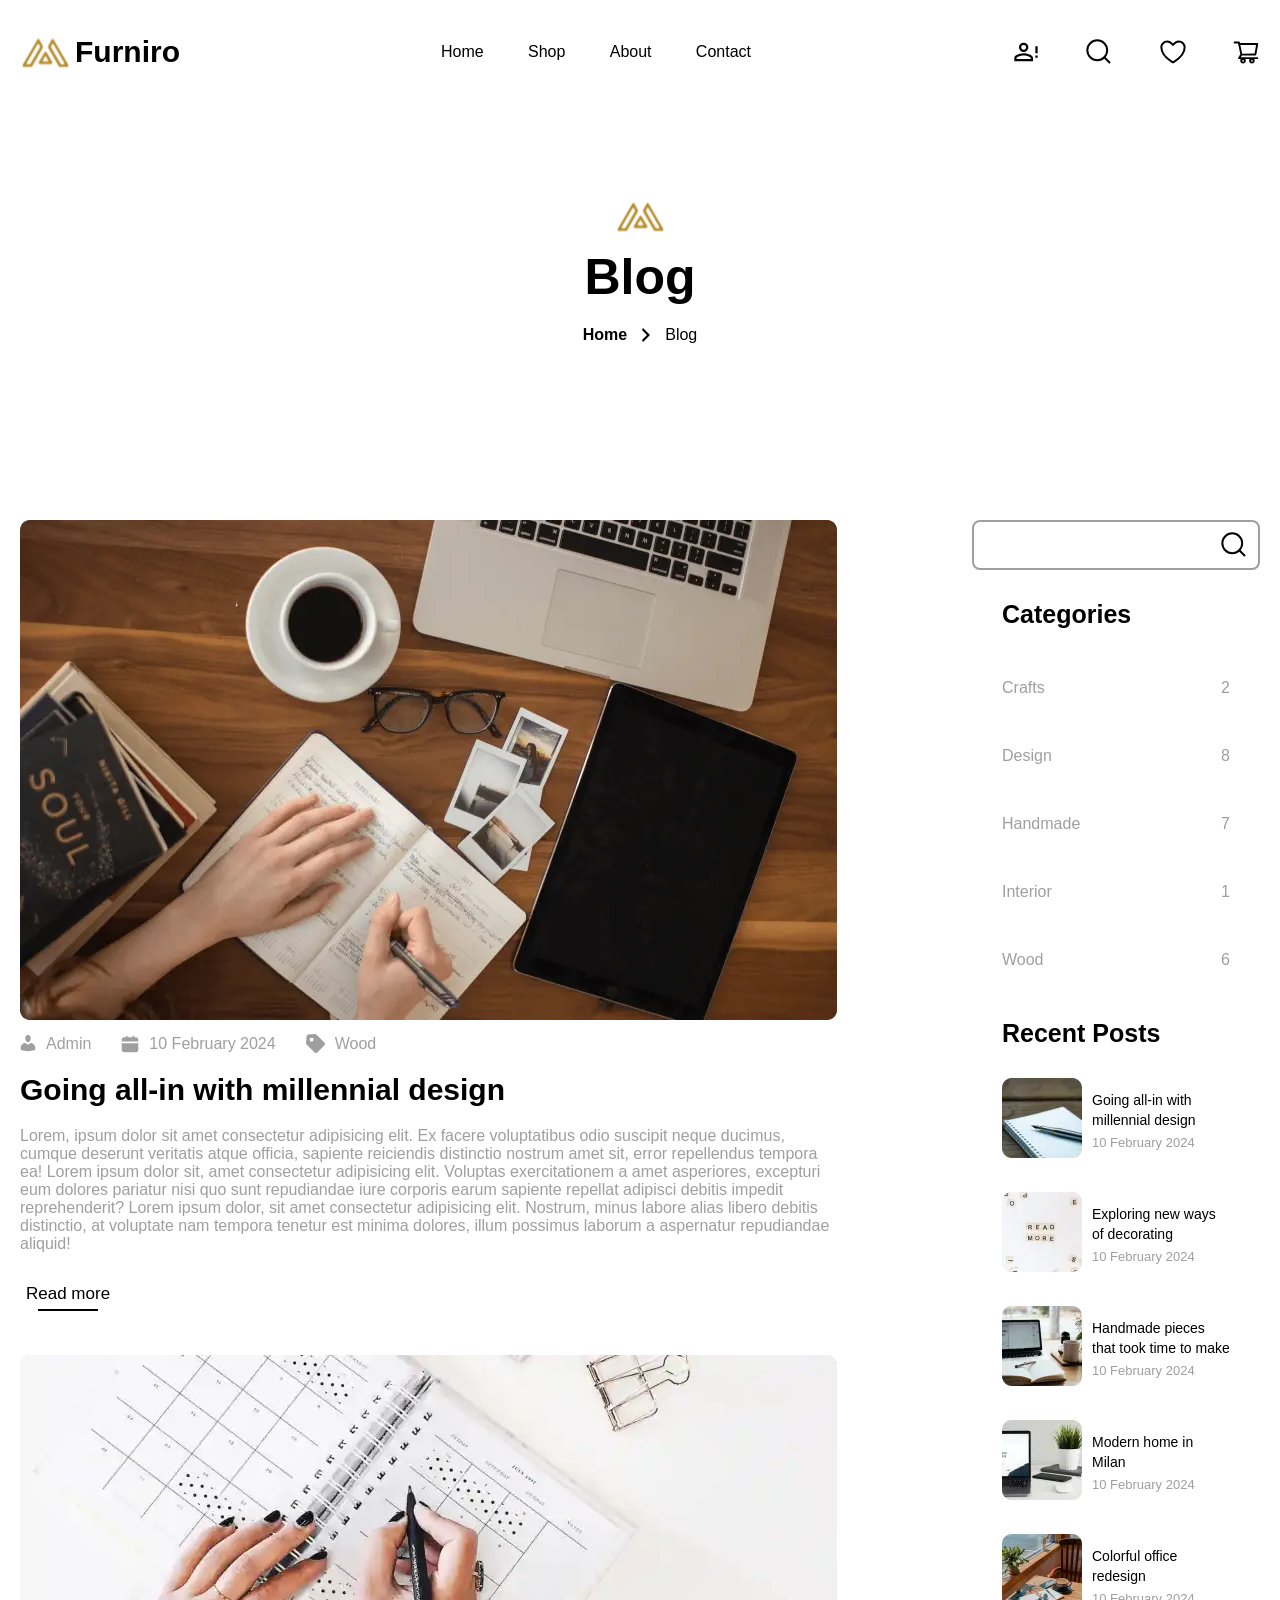
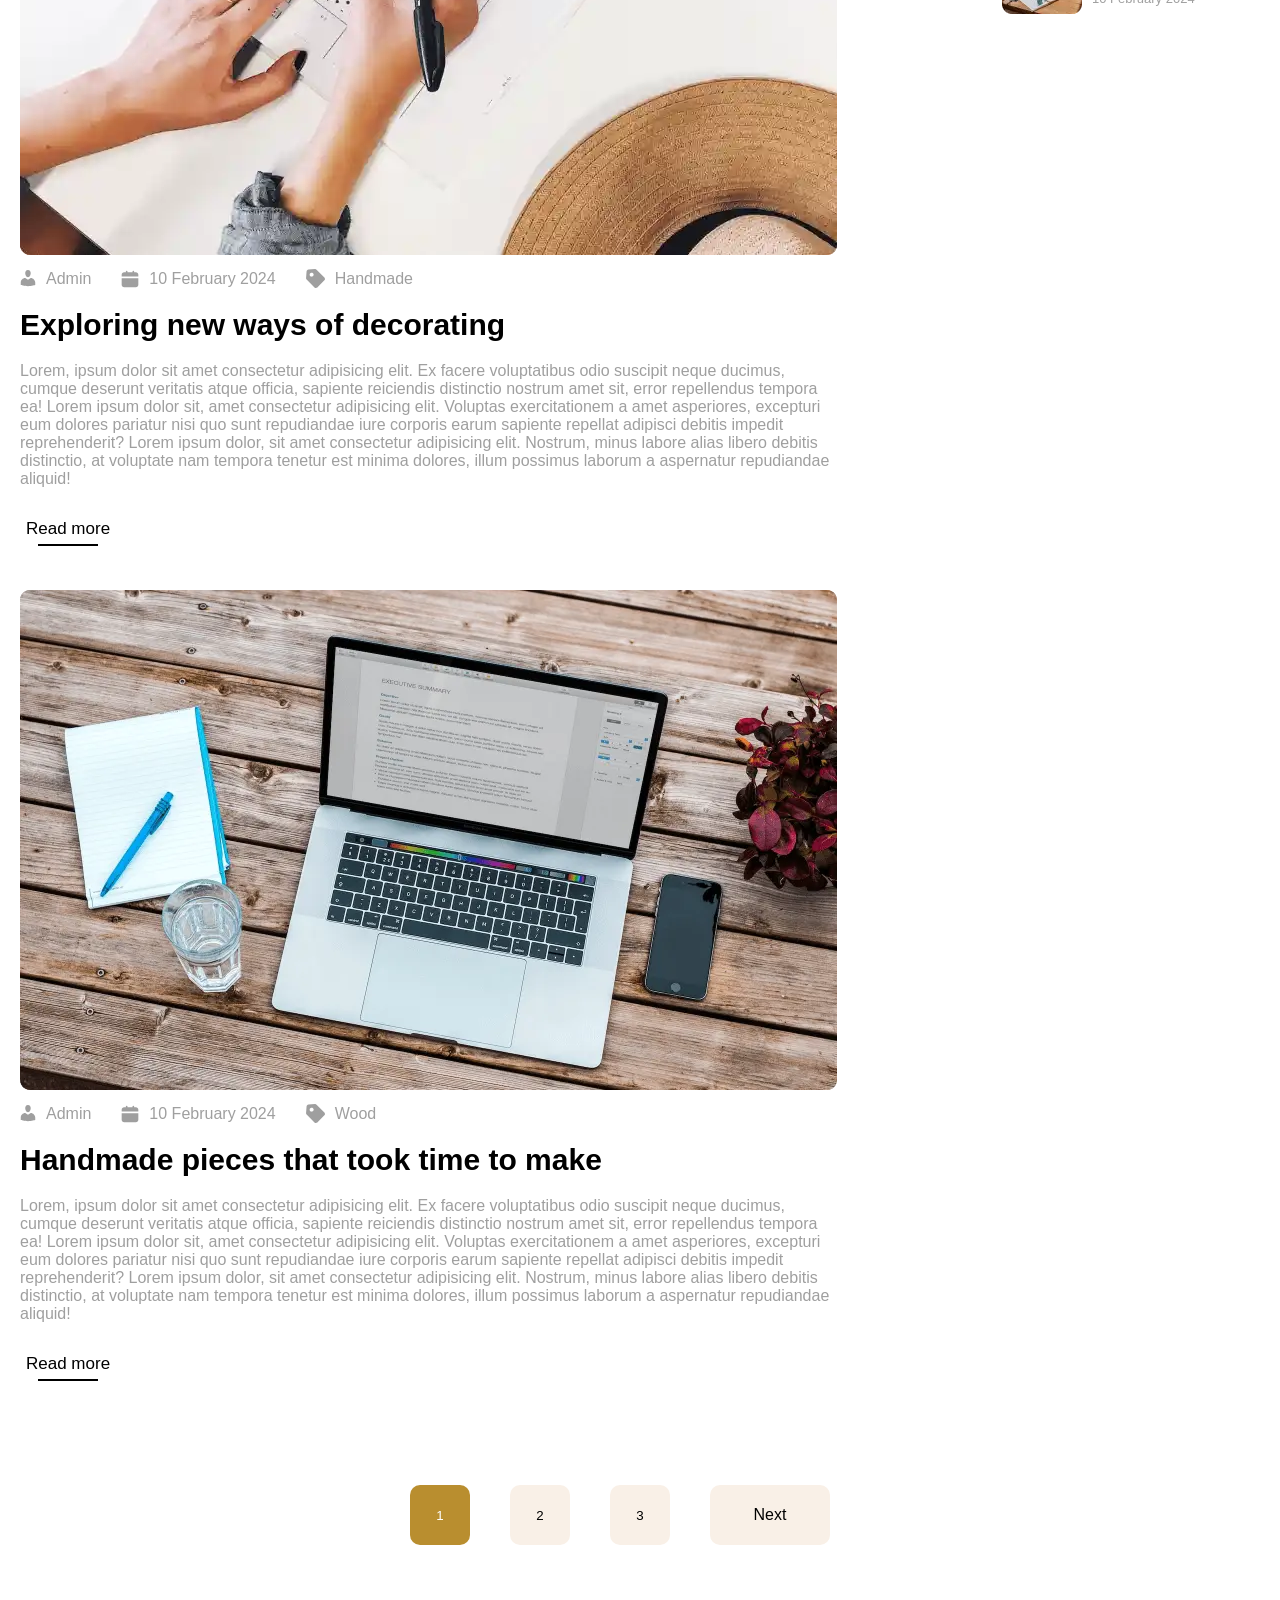
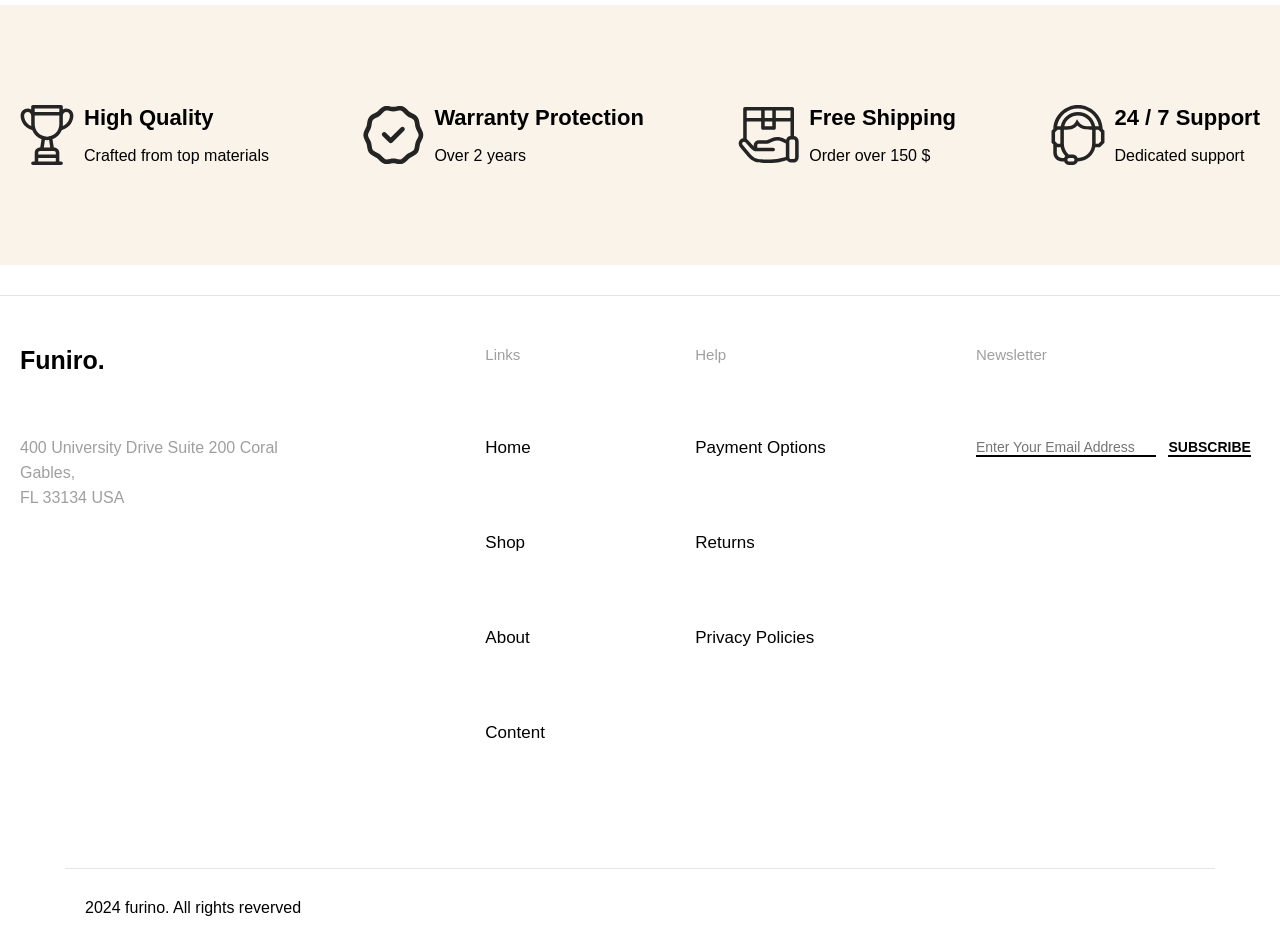
==== commit 1bda9d60: "Compress images" ====
--- a/blog.html
+++ b/blog.html
@@ -121,7 +121,7 @@
                 <div style="margin-bottom: 50px;">
                   <div>
                     <img src="img/close3.svg" alt="">
-                    <img src="img/product1.png" alt="" class="icon-menu--wishlist__img">
+                    <img src="img/product1.webp" alt="" class="icon-menu--wishlist__img">
                     <div>
                       <div>
                         <span class="icon-menu--wishlist__name">Syltherine</span>
@@ -139,7 +139,7 @@
                   </div>
                   <div>
                     <img src="img/close3.svg" alt="">
-                    <img src="img/product2.png" alt="" class="icon-menu--wishlist__img">
+                    <img src="img/product2.webp" alt="" class="icon-menu--wishlist__img">
                     <div>
                       <div>
                         <span class="icon-menu--wishlist__name">Leviosa</span>
@@ -156,7 +156,7 @@
                   </div>
                   <div>
                     <img src="img/close3.svg" alt="">
-                    <img src="img/product3.png" alt="" class="icon-menu--wishlist__img">
+                    <img src="img/product3.webp" alt="" class="icon-menu--wishlist__img">
                     <div>
                       <div>
                         <span class="icon-menu--wishlist__name">Lolito</span>
@@ -212,7 +212,7 @@
 
                     <div>
 
-                      <img src="img/sofa5-small.png" class="shop-menu--products__img">
+                      <img src="img/sofa5-small.webp" class="shop-menu--products__img">
 
                     </div>
 
@@ -248,7 +248,7 @@
 
                     <div>
 
-                      <img src="img/sofa8.png" class="shop-menu--products__img">
+                      <img src="img/sofa8.webp" class="shop-menu--products__img">
 
                     </div>
 
@@ -335,63 +335,63 @@
       </div>
       <div class="search-box__results">
         <a href="single-product.html">
-          <img src="img/product1.png" alt="">
+          <img src="img/product1.webp" alt="">
           <div>
             <p>Syltherine</p>
             <p>Stylish cafe chair</p>
           </div>
         </a>
         <a href="single-product.html">
-          <img src="img/product2.png" alt="">
+          <img src="img/product2.webp" alt="">
           <div>
             <p>Leviosa</p>
             <p> Stylish cafe chair </p>
           </div>
         </a>
         <a href="single-product.html">
-          <img src="img/product3.png" alt="">
+          <img src="img/product3.webp" alt="">
           <div>
             <p>Lolito</p>
             <p>Luxury big sofa</p>
           </div>
         </a>
         <a href="single-product.html">
-          <img src="img/product4.png" alt="">
+          <img src="img/product4.webp" alt="">
           <div>
             <p>Respira</p>
             <p>Outdoor bar table and stool</p>
           </div>
         </a>
         <a href="single-product.html">
-          <img src="img/product5.png" alt="">
+          <img src="img/product5.webp" alt="">
           <div>
             <p>Grifo</p>
             <p>Night lamp</p>
           </div>
         </a>
         <a href="single-product.html">
-          <img src="img/product6.png" alt="">
+          <img src="img/product6.webp" alt="">
           <div>
             <p>Muggo</p>
             <p>Small Mug</p>
           </div>
         </a>
         <a href="single-product.html">
-          <img src="img/product7.png" alt="">
+          <img src="img/product7.webp" alt="">
           <div>
             <p>Pingky</p>
             <p>Cute bed set</p>
           </div>
         </a>
         <a href="single-product.html">
-          <img src="img/product8.png" alt="">
+          <img src="img/product8.webp" alt="">
           <div>
             <p>Potty</p>
             <p>Minimalist flower pot</p>
           </div>
         </a>
         <a href="single-product.html">
-          <img src="img/sofa8.png" alt="">
+          <img src="img/sofa8.webp" alt="">
           <div>
             <p>Asgaard sofa</p>
             <p></p>
@@ -399,7 +399,7 @@
         </a>
         <a href="single-product.html">
           <div class="search-box__results--img">
-            <img src="img/sofa5-small.png" alt="">
+            <img src="img/sofa5-small.webp" alt="">
           </div>
           <div>
             <p>Casaliving Wood</p>
@@ -480,7 +480,7 @@
 
               <div class="blogs__blog--img">
 
-                <img src="img/blog-img1.png">
+                <img src="img/blog-img1.webp">
 
               </div>
 
@@ -551,7 +551,7 @@
 
               <div class="blogs__blog--img">
 
-                <img src="img/blog-img2.png">
+                <img src="img/blog-img2.webp">
 
               </div>
 
@@ -622,7 +622,7 @@
 
               <div class="blogs__blog--img">
 
-                <img src="img/blog-img3.png">
+                <img src="img/blog-img3.webp">
 
               </div>
 
@@ -770,7 +770,7 @@
 
               <div>
 
-                <img src="img/blog-img4.png">
+                <img src="img/blog-img4.webp">
 
               </div>
 
@@ -788,7 +788,7 @@
 
               <div>
 
-                <img src="img/blog-img5.png">
+                <img src="img/blog-img5.webp">
 
               </div>
 
@@ -806,7 +806,7 @@
 
               <div>
 
-                <img src="img/blog-img6.png">
+                <img src="img/blog-img6.webp">
 
               </div>
 
@@ -824,7 +824,7 @@
 
               <div>
 
-                <img src="img/blog-img7.png">
+                <img src="img/blog-img7.webp">
 
               </div>
 
@@ -842,7 +842,7 @@
 
               <div>
 
-                <img src="img/blog-img8.png">
+                <img src="img/blog-img8.webp">
 
               </div>
 
--- a/css/main.css
+++ b/css/main.css
@@ -4387,7 +4387,7 @@
 
 
 
-.compair-products__show-more button {
+.compair-products__show-more a {
 
     color: #727272;
 
@@ -4409,7 +4409,7 @@
 
     display: flex;
 
-    width: 65%;
+    width: 90%;
 
     gap: 30px;
 
@@ -4419,1051 +4419,1090 @@
 
 .compair-products__product {
 
+    width: 39%;
+    position: relative;
+
+}
+
+.compair-products__product--close {
+    position: absolute;
+    top: 8px;
+    right: 8px;
+    cursor: pointer;
+}
+
+
+.compair-products__product--img {
+
+    background-color: #F9F0E7;
+
+    padding: 30px;
+
+    box-sizing: border-box;
+
+    display: flex;
+
+    justify-content: center;
+
+    align-items: center;
+
+    border-radius: 10px;
+
+    width: 100%;
+
+    height: 50%;
+
+}
+
+
+
+.compair-products__product--img img {
+
+    max-width: 239px;
+
+    max-height: 142px;
+
+    width: 100%;
+
+}
+
+
+
+.compair-products__product--name {
+
+    margin-top: 20px;
+
+    font-size: 30px;
+
+}
+
+
+
+.compair-products__product--price {
+
+    margin-top: 10px;
+
+    font-size: 20px;
+
+    font-weight: 600;
+
+}
+
+
+
+.compair-products__product--score {
+
+    display: flex;
+
+    align-items: center;
+
+}
+
+
+
+.compair-products__product--score * {
+
+    margin-right: 5px;
+
+}
+
+
+
+.compair-products__product--score div {
+
+    display: flex;
+
+    align-items: center;
+
+    height: 45px;
+
+}
+
+
+
+.compair-products__product--score div:first-child {
+
+    border-right: 2px solid rgba(0, 0, 0, 0.2);
+
+}
+
+
+
+.compair-products__product--score div:first-child span {
+
+    font-weight: 600;
+
+}
+
+
+
+.compair-products__product--score div img:last-child {
+
+    margin-right: 15px;
+
+}
+
+
+
+.compair-products__add-product {
+
+    width: 17%;
+
+}
+
+
+
+.compair-products__product--score div:last-child span {
+
+    color: #9F9F9F;
+
+}
+
+
+
+.compair-products__add-product div h3 {
+
+    font-size: 25px;
+
+    margin-top: 50px;
+
+}
+
+
+
+.compair-products__add-product>div:last-child {
+
+    margin-top: 5px;
+
+    display: flex;
+
+    align-items: center;
+
+    justify-content: space-between;
+
+    background-color: #B98E2F;
+
+    color: #fff;
+
+    padding: 10px;
+
+    box-sizing: border-box;
+
+    border-radius: 8px;
+
+    position: relative;
+
+    cursor: pointer;
+
+    width: 100%;
+
+}
+
+
+
+.compair-products__add-product--menu {
+
+    position: absolute;
+
+    top: 43px;
+
+    left: 0px;
+
+    background-color: #B98E2F;
+
+    width: 216px;
+
+    border-radius: 8px;
+
+    animation: add-product-menu 0.5s ease;
+
+    cursor: default;
+
+    border: 1px solid #B98E2F;
+
+    width: 100%;
+
+}
+
+
+
+.compair-products__add-product--menu p {
+
+    margin-bottom: 5px;
+
+    cursor: pointer;
+
+    padding: 10px 20px;
+
+    transition: all 0.3s ease;
+
+    border-radius: 8px;
+
+}
+
+
+
+.compair-products-mobile {
+
+    width: 100%;
+
+    display: none;
+
+    gap: 30px;
+
+    flex-direction: column;
+
+    margin-top: 30px;
+
+    padding: 0 20px;
+
+    box-sizing: border-box;
+
+}
+
+.compair-products-mobile .compair-products__imges>div:nth-child(3) {
+    display: none;
+}
+
+;
+
+
+
+.compair-products__add-product-show-more {
+
+    display: flex;
+
+    justify-content: space-between;
+
+}
+
+
+
+.compair-products-mobile .products__add-product div h3 {
+
+    margin-top: 0;
+
+}
+
+
+
+/* start products checked */
+
+.compair-products__add-product label input[type=checkbox]:checked+.compair-products__add-product--menu {
+
+    display: block;
+
+}
+
+
+
+/* end compair products checked */
+
+
+
+/* start compair products animation */
+
+@keyframes add-product-menu {
+
+    0% {
+
+        opacity: 0;
+
+    }
+
+
+
+    100% {
+
+        opacity: 1;
+
+    }
+
+}
+
+
+
+/* end compair products animation */
+
+
+
+/* start compair products hover */
+
+.compair-products__add-product--menu p:hover {
+
+    background-color: #fff;
+
+    color: #B98E2F;
+
+}
+
+
+
+/* end compair products hover */
+
+/* end compair products */
+
+
+
+/* start products resposive */
+
+@media only screen and (max-width:1261px) {
+
+    .compair-products__add-product--menu {
+        top: 63px;
+    }
+
+    .compair-products__add-product>div:last-child>img {
+        width: 15px;
+    }
+
+
+    .compair-products__add-product>div:last-child>span {
+        font-size: 13px;
+    }
+}
+
+@media only screen and (max-width:1132px) {
+    .compair-products__add-product {
+        width: 30%;
+    }
+}
+
+
+@media only screen and (max-width:1078px) {
+
+    .compair-products__show-more h6 {
+
+        font-size: 15px;
+
+    }
+
+
+
+    .compair-products__show-more button {
+
+        font-size: 14px;
+
+    }
+
+
+
+    .compair-products__add-product div h3 {
+
+        font-size: 15px;
+
+    }
+
+
+
+    .compair-products__add-product label {
+
+        font-size: 9px;
+
+    }
+
+
+
+    .compair-products__add-product label img {
+
+        width: 9px;
+
+    }
+
+}
+
+
+
+@media only screen and (max-width:858px) {
+
+    .compair-products__product--score div img {
+
+        width: 12px;
+
+        height: 12px;
+
+    }
+
+
+
+    .compair-products__product--score div:last-child span {
+
+        font-size: 11px;
+
+    }
+
+
+
+    .compair-products__product--name {
+
+        font-size: 20px;
+
+    }
+
+
+
+    .compair-products__product--price {
+
+        font-size: 14px;
+
+    }
+
+}
+
+
+
+@media only screen and (max-width:721px) {
+
+    .compair-products {
+
+        display: none;
+
+    }
+
+
+
+    .compair-products-mobile {
+
+        display: flex;
+
+    }
+
+
+
+    .compair-products__add-product {
+
+        width: 190px;
+
+    }
+
+
+
+    .compair-products__add-product label {
+
+        font-size: 15px;
+
+    }
+
+
+
+    .compair-products__show-more {
+
+        width: 27%;
+
+    }
+
+
+
+    .compair-products__imges {
+
+        width: 100%;
+
+    }
+
+}
+
+
+
+@media only screen and (max-width:464px) {
+
+    .compair-products__imges {
+
+        flex-direction: column;
+
+    }
+
+
+
+    .compair-products__product {
+
+        width: 100%;
+
+    }
+
+}
+
+
+
+/* end products responsive */
+
+
+
+/* start products-description */
+
+.products-description {
+
+    display: flex;
+
+    border-top: 1px solid rgba(0, 0, 0, 0.1);
+
+    width: 100%;
+
+    margin-top: 50px;
+
+    padding: 0 20px;
+
+    box-sizing: border-box;
+
+}
+
+
+
+.products-description>div {
+
+    border-right: 1px solid rgba(0, 0, 0, 0.1);
+
+}
+
+
+
+.products-description div div * {
+
+    max-width: 173px;
+
+    margin-bottom: 30px;
+
+    min-height: 49px;
+
+}
+
+
+
+.products-description div div br {
+
+    margin-bottom: 0;
+
+}
+
+
+
+.products-description div:first-child div:last-child p:nth-child(3) {
+
+    min-height: 94px;
+
+}
+
+
+
+.products-description div:nth-child(2) div:last-child p:nth-child(2) {
+
+    min-height: 94px;
+
+}
+
+
+
+.products-description div:last-child div:last-child p:nth-child(2) {
+
+    min-height: 94px;
+
+}
+
+
+
+.products-description div:first-child div:last-child p:nth-child(4) {
+
+    min-height: 74px;
+
+}
+
+
+
+.products-description div:nth-child(2) div:last-child p:nth-child(3) {
+
+    min-height: 74px;
+
+}
+
+
+
+.products-description div:last-child div:last-child p:nth-child(3) {
+
+    min-height: 74px;
+
+}
+
+
+
+.products-description div:first-child div:last-child p:nth-child(5) {
+
+    min-height: 128px;
+
+}
+
+
+
+.products-description div:nth-child(2) div:last-child p:nth-child(4) {
+
+    min-height: 128px;
+
+}
+
+
+
+.products-description div:last-child div:last-child p:nth-child(4) {
+
+    min-height: 128px;
+
+}
+
+
+
+.products-description div:first-child div {
+
+    margin-top: 30px;
+
+    padding: 0;
+
+}
+
+
+
+.products-description div div {
+
+    margin-top: 109px;
+
+    padding: 0px 15px;
+
+}
+
+
+
+.products-description div div h6 {
+
+    font-size: 20px;
+
+}
+
+
+
+.products-description div div button {
+
+    padding: 0;
+
+    width: 175px;
+
+    height: 45px;
+
+    border: none;
+
+    font-size: 15px;
+
+    background-color: #B98E2F;
+
+    color: #fff;
+
+    cursor: pointer;
+
+}
+
+.products-description div div button img {
+    width: 49px;
+}
+
+
+
+.products-description-mobile {
+
+    display: none;
+
+    width: 100%;
+
+    margin-top: 50px;
+
+    padding: 0 20px;
+
+    box-sizing: border-box;
+
+    font-size: 13px;
+
+}
+
+
+
+.products-description-mobile .products-description__title {
+
+    margin-top: 30px;
+
+}
+
+
+
+.products-description-mobile .products-description__title h6 {
+
+    font-size: 20px;
+
+    margin-bottom: 30px;
+
+}
+
+
+
+.products-description-mobile .products-description__title p {
+
+    text-align: center;
+
+    margin-bottom: 30px;
+
+    font-size: 15px;
+
+    font-weight: 600;
+
+}
+
+
+
+.products-description__description {
+
+    display: flex;
+
+    width: 100%;
+
+    border-bottom: 1px solid rgba(0, 0, 0, 0.1);
+
+}
+
+
+
+.products-description__description div:first-child {
+
+    border-right: 1px solid rgba(0, 0, 0, 0.1);
+
+}
+
+
+
+.products-description__description div {
+
     width: 50%;
 
-}
-
-
-
-.compair-products__product--img {
-
-    background-color: #F9F0E7;
-
-    padding: 30px;
+    text-align: center;
+
+    margin-bottom: 30px;
+
+    padding: 0 15px;
 
     box-sizing: border-box;
 
+    word-break: break-word;
+
+}
+
+
+
+.products-description__button {
+
+    display: flex;
+
+    width: 100%;
+
+    margin-top: 30px;
+
+}
+
+
+
+.products-description__button div:first-child {
+
+    border-right: 1px solid rgba(0, 0, 0, 0.1);
+
+}
+
+
+
+.products-description__button div {
+
+    width: 50%;
+
     display: flex;
 
     justify-content: center;
 
-    align-items: center;
+}
+
+
+
+.products-description__button div button {
+
+    width: 90%;
+
+    height: 45px;
+
+    border: none;
+
+    font-size: 12px;
+
+    background-color: #B98E2F;
+
+    color: #fff;
+
+    cursor: pointer;
+
+}
+
+
+
+/* end product description */
+
+
+
+/* start products description responsive */
+
+@media only screen and (max-width:756px) {
+
+    .products-description {
+
+        font-size: 11px;
+
+    }
+
+
+
+    .products-description div div {
+
+        padding: 0 20px;
+
+    }
+
+
+
+    .products-description>div:first-child div * {
+
+        margin-right: 10px;
+
+    }
+
+}
+
+
+
+@media only screen and (max-width:593px) {
+
+    .products-description {
+
+        display: none;
+
+    }
+
+
+
+    .products-description-mobile {
+
+        display: block;
+
+    }
+
+}
+
+
+
+/* end products description resposive */
+
+
+
+/* start call us description */
+
+.call-us-description {
+
+    margin-top: 100px;
+
+    text-align: center;
+
+    padding: 0 20px;
+
+}
+
+
+
+.call-us-description__title {
+
+    font-size: 30px;
+
+    margin-bottom: 15px;
+
+}
+
+
+
+.call-us-description__description {
+
+    max-width: 600px;
+
+    color: #9F9F9F;
+
+    line-height: 25px;
+
+}
+
+
+
+/* end call us description */
+
+
+
+/* start call us */
+
+.call-us-send-email {
+
+    width: 100%;
+
+    display: flex;
+
+    justify-content: center;
+
+    margin-top: 150px;
+
+    padding: 0 20px;
+
+    gap: 20px;
+
+}
+
+
+
+.call-us>div {
+
+    margin-bottom: 50px;
+
+}
+
+
+
+.call-us__title {
+
+    display: flex;
+
+    align-items: center;
+
+    font-size: 20px;
+
+    margin-bottom: 5px;
+
+}
+
+
+
+.call-us__title img {
+
+    margin-right: 30px;
+
+}
+
+
+
+.call-us__description {
+
+    max-width: 201px;
+
+    margin-left: 54px;
+
+    line-height: 25px;
+
+}
+
+
+
+/* end call us */
+
+
+
+/* start send email */
+
+.send-email {
+
+    width: 47%;
+
+}
+
+
+
+.send-email>div {
+
+    margin-bottom: 50px;
+
+}
+
+
+
+.send-email div p {
+
+    font-weight: 600;
+
+    margin-bottom: 20px;
+
+}
+
+
+
+.send-email input {
+
+    width: 100%;
+
+    height: 80px;
+
+    padding: 25px 20px;
+
+    box-sizing: border-box;
+
+    border: 2px solid #9F9F9F;
 
     border-radius: 10px;
 
+    color: #9F9F9F;
+
+}
+
+
+
+.send-email div:nth-child(4) textarea {
+
     width: 100%;
 
-    height: 50%;
-
-}
-
-
-
-.compair-products__product--img img {
-
-    max-width: 239px;
-
-    max-height: 142px;
-
-    width: 100%;
-
-}
-
-
-
-.compair-products__product--name {
-
-    margin-top: 20px;
-
-    font-size: 30px;
-
-}
-
-
-
-.compair-products__product--price {
-
-    margin-top: 10px;
-
-    font-size: 20px;
-
-    font-weight: 600;
-
-}
-
-
-
-.compair-products__product--score {
-
-    display: flex;
-
-    align-items: center;
-
-}
-
-
-
-.compair-products__product--score * {
-
-    margin-right: 5px;
-
-}
-
-
-
-.compair-products__product--score div {
-
-    display: flex;
-
-    align-items: center;
+    border: 2px solid #9F9F9F;
+
+    border-radius: 10px;
+
+    padding: 25px 20px;
+
+    box-sizing: border-box;
+
+    color: #9F9F9F;
+
+    resize: none;
+
+}
+
+
+
+.send-email__button button {
+
+    width: 220px;
 
     height: 45px;
 
-}
-
-
-
-.compair-products__product--score div:first-child {
-
-    border-right: 2px solid rgba(0, 0, 0, 0.2);
-
-}
-
-
-
-.compair-products__product--score div:first-child span {
-
-    font-weight: 600;
-
-}
-
-
-
-.compair-products__product--score div img:last-child {
-
-    margin-right: 15px;
-
-}
-
-
-
-.compair-products__add-product {
-
-    width: 17%;
-
-}
-
-
-
-.compair-products__product--score div:last-child span {
-
-    color: #9F9F9F;
-
-}
-
-
-
-.compair-products__add-product div h3 {
-
-    font-size: 25px;
-
-    margin-top: 50px;
-
-}
-
-
-
-.compair-products__add-product label {
-
-    margin-top: 5px;
-
-    display: flex;
-
-    align-items: center;
-
-    justify-content: space-between;
+    border: none;
 
     background-color: #B98E2F;
 
     color: #fff;
 
-    padding: 10px;
-
-    box-sizing: border-box;
-
     border-radius: 8px;
 
-    position: relative;
-
     cursor: pointer;
 
-    width: 100%;
-
-}
-
-
-
-.compair-products__add-product label input[type=checkbox] {
-
-    display: none;
-
-}
-
-
-
-.compair-products__add-product--menu {
-
-    position: absolute;
-
-    top: 43px;
-
-    left: 0px;
-
-    background-color: #B98E2F;
-
-    width: 216px;
-
-    border-radius: 8px;
-
-    animation: add-product-menu 0.5s ease;
-
-    display: none;
-
-    cursor: default;
-
-    border: 1px solid #B98E2F;
-
-    width: 100%;
-
-}
-
-
-
-.compair-products__add-product--menu p {
-
-    margin-bottom: 5px;
-
-    cursor: pointer;
-
-    padding: 10px 20px;
-
-    transition: all 0.3s ease;
-
-    border-radius: 8px;
-
-}
-
-
-
-.compair-products-mobile {
-
-    width: 100%;
-
-    display: none;
-
-    gap: 30px;
-
-    flex-direction: column;
-
-    margin-top: 30px;
-
-    padding: 0 20px;
-
-    box-sizing: border-box;
-
-}
-
-
-
-.compair-products__add-product-show-more {
-
-    display: flex;
-
-    justify-content: space-between;
-
-}
-
-
-
-.compair-products-mobile .products__add-product div h3 {
-
-    margin-top: 0;
-
-}
-
-
-
-/* start products checked */
-
-.compair-products__add-product label input[type=checkbox]:checked+.compair-products__add-product--menu {
-
-    display: block;
-
-}
-
-
-
-/* end compair products checked */
-
-
-
-/* start compair products animation */
-
-@keyframes add-product-menu {
-
-    0% {
-
-        opacity: 0;
-
-    }
-
-
-
-    100% {
-
-        opacity: 1;
-
-    }
-
-}
-
-
-
-/* end compair products animation */
-
-
-
-/* start compair products hover */
-
-.compair-products__add-product--menu p:hover {
-
-    background-color: #fff;
-
-    color: #B98E2F;
-
-}
-
-
-
-/* end compair products hover */
-
-/* end compair products */
-
-
-
-/* start products resposive */
-
-@media only screen and (max-width:1078px) {
-
-    .compair-products__show-more h6 {
-
-        font-size: 15px;
-
-    }
-
-
-
-    .compair-products__show-more button {
-
-        font-size: 14px;
-
-    }
-
-
-
-    .compair-products__add-product div h3 {
-
-        font-size: 15px;
-
-    }
-
-
-
-    .compair-products__add-product label {
-
-        font-size: 9px;
-
-    }
-
-
-
-    .compair-products__add-product label img {
-
-        width: 9px;
-
-    }
-
-}
-
-
-
-@media only screen and (max-width:858px) {
-
-    .compair-products__product--score div img {
-
-        width: 12px;
-
-        height: 12px;
-
-    }
-
-
-
-    .compair-products__product--score div:last-child span {
-
-        font-size: 11px;
-
-    }
-
-
-
-    .compair-products__product--name {
-
-        font-size: 20px;
-
-    }
-
-
-
-    .compair-products__product--price {
-
-        font-size: 14px;
-
-    }
-
-}
-
-
-
-@media only screen and (max-width:721px) {
-
-    .compair-products {
-
-        display: none;
-
-    }
-
-
-
-    .compair-products-mobile {
-
-        display: flex;
-
-    }
-
-
-
-    .compair-products__add-product {
-
-        width: 190px;
-
-    }
-
-
-
-    .compair-products__add-product label {
-
-        font-size: 15px;
-
-    }
-
-
-
-    .compair-products__show-more {
-
-        width: 27%;
-
-    }
-
-
-
-    .compair-products__imges {
-
-        width: 100%;
-
-    }
-
-}
-
-
-
-@media only screen and (max-width:464px) {
-
-    .compair-products__imges {
-
-        flex-direction: column;
-
-    }
-
-
-
-    .compair-products__product {
-
-        width: 100%;
-
-    }
-
-}
-
-
-
-/* end products responsive */
-
-
-
-/* start products-description */
-
-.products-description {
-
-    display: flex;
-
-    border-top: 1px solid rgba(0, 0, 0, 0.1);
-
-    width: 100%;
-
-    margin-top: 50px;
-
-    padding: 0 20px;
-
-    box-sizing: border-box;
-
-}
-
-
-
-.products-description>div {
-
-    border-right: 1px solid rgba(0, 0, 0, 0.1);
-
-}
-
-
-
-.products-description div div * {
-
-    max-width: 173px;
-
-    margin-bottom: 30px;
-
-    min-height: 49px;
-
-}
-
-
-
-.products-description div div br {
-
-    margin-bottom: 0;
-
-}
-
-
-
-.products-description div:first-child div:last-child p:nth-child(3) {
-
-    min-height: 94px;
-
-}
-
-
-
-.products-description div:nth-child(2) div:last-child p:nth-child(2) {
-
-    min-height: 94px;
-
-}
-
-
-
-.products-description div:last-child div:last-child p:nth-child(2) {
-
-    min-height: 94px;
-
-}
-
-
-
-.products-description div:first-child div:last-child p:nth-child(4) {
-
-    min-height: 74px;
-
-}
-
-
-
-.products-description div:nth-child(2) div:last-child p:nth-child(3) {
-
-    min-height: 74px;
-
-}
-
-
-
-.products-description div:last-child div:last-child p:nth-child(3) {
-
-    min-height: 74px;
-
-}
-
-
-
-.products-description div:first-child div:last-child p:nth-child(5) {
-
-    min-height: 128px;
-
-}
-
-
-
-.products-description div:nth-child(2) div:last-child p:nth-child(4) {
-
-    min-height: 128px;
-
-}
-
-
-
-.products-description div:last-child div:last-child p:nth-child(4) {
-
-    min-height: 128px;
-
-}
-
-
-
-.products-description div:first-child div {
-
-    margin-top: 30px;
-
-    padding: 0;
-
-}
-
-
-
-.products-description div div {
-
-    margin-top: 109px;
-
-    padding: 0px 15px;
-
-}
-
-
-
-.products-description div div h6 {
-
-    font-size: 20px;
-
-}
-
-
-
-.products-description div div button {
-
-    padding: 0;
-
-    width: 175px;
-
-    height: 45px;
-
-    border: none;
-
-    font-size: 15px;
-
-    background-color: #B98E2F;
-
-    color: #fff;
-
-    cursor: pointer;
-
-}
-
-
-
-.products-description-mobile {
-
-    display: none;
-
-    width: 100%;
-
-    margin-top: 50px;
-
-    padding: 0 20px;
-
-    box-sizing: border-box;
-
-    font-size: 13px;
-
-}
-
-
-
-.products-description-mobile .products-description__title {
-
-    margin-top: 30px;
-
-}
-
-
-
-.products-description-mobile .products-description__title h6 {
-
-    font-size: 20px;
-
-    margin-bottom: 30px;
-
-}
-
-
-
-.products-description-mobile .products-description__title p {
-
-    text-align: center;
-
-    margin-bottom: 30px;
-
-    font-size: 15px;
-
-    font-weight: 600;
-
-}
-
-
-
-.products-description__description {
-
-    display: flex;
-
-    width: 100%;
-
-    border-bottom: 1px solid rgba(0, 0, 0, 0.1);
-
-}
-
-
-
-.products-description__description div:first-child {
-
-    border-right: 1px solid rgba(0, 0, 0, 0.1);
-
-}
-
-
-
-.products-description__description div {
-
-    width: 50%;
-
-    text-align: center;
-
-    margin-bottom: 30px;
-
-    padding: 0 15px;
-
-    box-sizing: border-box;
-
-    word-break: break-word;
-
-}
-
-
-
-.products-description__button {
-
-    display: flex;
-
-    width: 100%;
-
-    margin-top: 30px;
-
-}
-
-
-
-.products-description__button div:first-child {
-
-    border-right: 1px solid rgba(0, 0, 0, 0.1);
-
-}
-
-
-
-.products-description__button div {
-
-    width: 50%;
-
-    display: flex;
-
-    justify-content: center;
-
-}
-
-
-
-.products-description__button div button {
-
-    width: 90%;
-
-    height: 45px;
-
-    border: none;
-
-    font-size: 12px;
-
-    background-color: #B98E2F;
-
-    color: #fff;
-
-    cursor: pointer;
-
-}
-
-
-
-/* end product description */
-
-
-
-/* start products description responsive */
-
-@media only screen and (max-width:756px) {
-
-    .products-description {
-
-        font-size: 11px;
-
-    }
-
-
-
-    .products-description div div {
-
-        padding: 0 20px;
-
-    }
-
-
-
-    .products-description>div:first-child div * {
-
-        margin-right: 10px;
-
-    }
-
-}
-
-
-
-@media only screen and (max-width:593px) {
-
-    .products-description {
-
-        display: none;
-
-    }
-
-
-
-    .products-description-mobile {
-
-        display: block;
-
-    }
-
-}
-
-
-
-/* end products description resposive */
-
-
-
-/* start call us description */
-
-.call-us-description {
-
-    margin-top: 100px;
-
-    text-align: center;
-
-    padding: 0 20px;
-
-}
-
-
-
-.call-us-description__title {
-
-    font-size: 30px;
-
-    margin-bottom: 15px;
-
-}
-
-
-
-.call-us-description__description {
-
-    max-width: 600px;
-
-    color: #9F9F9F;
-
-    line-height: 25px;
-
-}
-
-
-
-/* end call us description */
-
-
-
-/* start call us */
-
-.call-us-send-email {
-
-    width: 100%;
-
-    display: flex;
-
-    justify-content: center;
-
-    margin-top: 150px;
-
-    padding: 0 20px;
-
-    gap: 20px;
-
-}
-
-
-
-.call-us>div {
-
-    margin-bottom: 50px;
-
-}
-
-
-
-.call-us__title {
-
-    display: flex;
-
-    align-items: center;
-
-    font-size: 20px;
-
-    margin-bottom: 5px;
-
-}
-
-
-
-.call-us__title img {
-
-    margin-right: 30px;
-
-}
-
-
-
-.call-us__description {
-
-    max-width: 201px;
-
-    margin-left: 54px;
-
-    line-height: 25px;
-
-}
-
-
-
-/* end call us */
-
-
-
-/* start send email */
-
-.send-email {
-
-    width: 47%;
-
-}
-
-
-
-.send-email>div {
-
-    margin-bottom: 50px;
-
-}
-
-
-
-.send-email div p {
-
-    font-weight: 600;
-
-    margin-bottom: 20px;
-
-}
-
-
-
-.send-email div input[type=text] {
-
-    width: 100%;
-
-    height: 80px;
-
-    padding: 25px 20px;
-
-    box-sizing: border-box;
-
-    border: 2px solid #9F9F9F;
-
-    border-radius: 10px;
-
-    color: #9F9F9F;
-
-}
-
-
-
-.send-email div:nth-child(4) textarea {
-
-    width: 100%;
-
-    border: 2px solid #9F9F9F;
-
-    border-radius: 10px;
-
-    padding: 25px 20px;
-
-    box-sizing: border-box;
-
-    color: #9F9F9F;
-
-    resize: none;
-
-}
-
-
-
-.send-email__button button {
-
-    width: 220px;
-
-    height: 45px;
-
-    border: none;
-
-    background-color: #B98E2F;
-
-    color: #fff;
-
-    border-radius: 8px;
-
-    cursor: pointer;
-
 }
 
 
 
 /* end send email */
+
+/* start send email focus */
+.send-email div input:focus,
+.send-email div textarea:focus-visible {
+    outline: none;
+    border: 2px solid #B88D2E;
+}
+
+/* end send email focus */
 
 
 
@@ -6177,6 +6216,7 @@
     padding: 10px 5px;
 
     border-radius: 10px;
+    cursor: pointer;
 
 }
 
@@ -6344,7 +6384,7 @@
 
 
 
-.buy__description--size div label {
+.buy__description--size div div {
 
     width: 40px;
 
@@ -6365,20 +6405,813 @@
     transition: all ease 0.3s;
 
     cursor: pointer;
-
-}
-
-
-
-.buy__description--size input[type=checkbox] {
-
+    user-select: none;
+
+}
+
+.buy__description--size div div span {
+    transition: all ease 0.3s;
+}
+
+
+.buy__description--color {
+
+    margin-bottom: 30px;
+
+}
+
+
+
+.buy__description--color div {
+
+    display: flex;
+
+}
+
+
+
+.buy__description--color>div>div {
+
+    margin-right: 20px;
+
+}
+
+
+
+
+
+.buy__description--color p {
+
+    color: #9F9F9F;
+
+    margin-bottom: 20px;
+
+}
+
+
+.buy__description--color div>div {
+
+    width: 40px;
+
+    height: 40px;
+
+    background-color: #fff;
+
+    border-radius: 50%;
+
+    transition: all ease 0.3s;
+
+    cursor: pointer;
+
+    display: inherit;
+
+}
+
+
+
+.buy__description--color>div:nth-child(2)>div:first-child {
+
+    border: 1px solid #826DFA;
+
+}
+
+
+
+.buy__description--color>div:nth-child(2)>div:first-child>div {
+
+    background-color: #826DFA;
+
+}
+
+
+
+.buy__description--color>div:nth-child(2)>div:nth-child(2) {
+
+    border: 1px solid #000;
+
+}
+
+
+
+.buy__description--color>div:nth-child(2)>div:nth-child(2)>div {
+
+    background-color: #000;
+
+}
+
+
+
+.buy__description--color>div:nth-child(2)>div:nth-child(3) {
+
+    border: 1px solid #B98E2F;
+
+}
+
+
+
+.buy__description--color>div:nth-child(2)>div:nth-child(3)>div {
+
+    background-color: #B98E2F;
+
+}
+
+
+
+.buy__description-button {
+
+    display: flex;
+
+    gap: 15px;
+
+    margin-bottom: 50px;
+
+    width: 100%;
+
+}
+
+
+
+.buy__description-button div,
+#buy__description-button--compair {
+
+    display: flex;
+
+    align-items: center;
+
+    justify-content: center;
+
+    cursor: pointer;
+
+    width: 33%;
+
+}
+
+
+
+.buy__description-button div:first-child {
+
+    width: 33%;
+
+    height: 55px;
+
+    display: flex;
+
+    align-items: center;
+
+    justify-content: center;
+
+    border: 1px solid #9F9F9F;
+
+    border-radius: 7px;
+
+    padding: 0 15px;
+
+    box-sizing: border-box;
+
+}
+
+
+
+.buy__description-button div span,
+.buy__description-button div button {
+
+    margin-right: 30px;
+
+    cursor: pointer;
+    border: none;
+    background-color: transparent;
+
+}
+
+
+.buy__description-button div button:last-child {
+
+    margin-right: 0;
+
+}
+
+
+
+.buy__description-button button {
+
+    width: 100%;
+
+    height: 55px;
+
+    background-color: #fff;
+
+    border-radius: 10px;
+
+    cursor: pointer;
+
+    font-size: 18px;
+
+}
+
+.buy__description-button--add-to-cart img,
+#buy__description-button--compair img {
+    width: 50px;
+}
+
+
+
+.buy__description--about {
+
+    border-top: 1px solid rgba(0, 0, 0, 0.1);
+
+    padding-top: 30px;
+
+    color: #9F9F9F;
+
+}
+
+
+
+.buy__description--about div {
+
+    display: flex;
+
+    align-items: center;
+
+    margin: 20px 10px;
+
+}
+
+
+
+.buy__description--about div p {
+
+    width: 100px;
+
+}
+
+
+
+.buy__description--about div span:last-child {
+
+    margin-left: 10px;
+
+}
+
+
+
+.buy__description--about div span img {
+
+    margin-right: 20px;
+
+    cursor: pointer;
+
+}
+
+
+
+/* start buy checked */
+
+.buy__description--size input[type=checkbox]:checked+label {
+
+    background-color: #B98E2F;
+
+    color: #fff;
+
+}
+
+
+
+.buy__description--color input[type=checkbox]:checked+label label {
+
+    scale: 69%;
+
+}
+
+
+
+/* end buy checked */
+
+/* end buy */
+
+
+
+/* start buy responsive */
+
+@media only screen and (max-width:1000px) {
+
+    .buy__description-button div:first-child {
+
+        font-size: 10px;
+
+    }
+
+
+
+    .buy__description-button button {
+
+        font-size: 10px;
+
+    }
+
+
+
+    .buy__description--score div {
+
+        font-size: 10px;
+
+    }
+
+}
+
+
+
+@media only screen and (max-width:700px) {
+
+    .buy {
+
+        flex-direction: column-reverse;
+
+    }
+
+
+
+    .buy__imges {
+
+        width: 100%;
+
+    }
+
+
+
+    .buy__description {
+
+        width: 100%;
+
+    }
+
+}
+
+
+
+/* end buy responsive*/
+
+
+
+/* start product description */
+
+.w-100-product-description {
+
+    border-top: 1px solid rgba(0, 0, 0, 0.1);
+
+    margin-top: 30px;
+
+}
+
+
+
+.product-description {
+
+    margin-top: 40px;
+
+    width: 100%;
+
+    padding: 0px 20px;
+
+    box-sizing: border-box;
+
+}
+
+
+
+.product-description__title {
+
+    width: 100%;
+
+    display: flex;
+
+    justify-content: center;
+
+    align-items: center;
+
+    gap: 30px;
+
+    font-size: 20px;
+
+    font-weight: 600;
+
+    margin-bottom: 40px;
+
+}
+
+
+
+.product-description__title span {
+
+    color: #9F9F9F;
+
+}
+
+
+
+.product-description__description {
+
+    color: #9F9F9F;
+
+    display: flex;
+
+    flex-direction: column;
+
+    justify-content: center;
+
+    align-items: center;
+
+}
+
+
+
+.product-description__description p {
+
+    max-width: 822px;
+
+    line-height: 25px;
+
+}
+
+
+
+.product-description__description p:first-child {
+
+    margin-bottom: 30px;
+
+}
+
+
+
+.product-description__img {
+
+    display: flex;
+
+    margin-top: 30px;
+
+    width: 100%;
+
+    gap: 30px;
+
+}
+
+
+
+.product-description__img div {
+
+    background-color: #F9F0E7;
+
+    border-radius: 10px;
+
+    width: 50%;
+
+}
+
+
+
+.product-description__img img {
+
+    height: 308px;
+
+    width: 100%;
+
+    object-fit: contain;
+
+}
+
+
+
+/* end product description */
+
+
+
+/* start product description responsive */
+
+@media only screen and (max-width:587px) {
+
+    .product-description__img {
+
+        flex-direction: column;
+
+    }
+
+
+
+    .product-description__img div {
+
+        width: 100%;
+
+    }
+
+}
+
+
+
+@media only screen and (max-width:535px) {
+
+    .product-description__title {
+
+        font-size: 13px;
+
+    }
+
+}
+
+
+
+@media only screen and (max-width:382px) {
+
+    .product-description__title {
+
+        font-size: 10px;
+
+    }
+
+}
+
+
+
+/* end product description resposive */
+
+
+
+/* start billing */
+
+.billing-total {
+
+    display: flex;
+
+    justify-content: space-between;
+
+    padding: 0px 20px;
+
+    box-sizing: border-box;
+
+    margin-top: 80px;
+
+    width: 100%;
+
+    gap: 30px;
+
+}
+
+
+
+.billing>div {
+
+    margin-bottom: 30px;
+
+}
+
+
+
+.billing__title {
+
+    font-size: 30px;
+
+}
+
+
+
+.billing>div:nth-child(2) {
+
+    display: flex;
+
+}
+
+
+
+.billing p {
+
+    margin-bottom: 20px;
+
+    font-weight: 600;
+
+}
+
+.form-error {
+    color: #B88D2E;
+    font-size: 13px;
+    font-weight: 600;
     display: none;
-
-}
-
-
-
-.buy__description--color {
+}
+
+
+
+.billing input {
+
+    height: 60px;
+
+    border: 1px solid #9F9F9F;
+
+    border-radius: 10px;
+
+    width: 100%;
+
+    padding: 0px 30px;
+
+    box-sizing: border-box;
+    display: block;
+}
+
+.billing>div:nth-child(2) input {
+    max-width: 230px;
+}
+
+
+
+.billing>div:nth-child(2) div:first-child {
+
+    margin-right: 20px;
+
+}
+
+.billing>div:nth-child(2) div {
+    display: block;
+    height: fit-content;
+    border: none;
+    color: black;
+    border-radius: 0;
+    width: fit-content;
+    padding: 0;
+    box-sizing: border-box;
+    position: relative;
+    cursor: auto;
+}
+
+
+
+.billing>div>div {
+
+    display: flex;
+
+    justify-content: space-between;
+
+    align-items: center;
+
+    height: 60px;
+
+    border: 1px solid #9F9F9F;
+
+    color: #9F9F9F;
+
+    border-radius: 10px;
+
+    width: 100%;
+
+    padding: 0px 30px;
+
+    box-sizing: border-box;
+
+    position: relative;
+
+    cursor: pointer;
+
+}
+
+
+
+.billing>div label input[type=checkbox] {
+
+    display: none;
+
+}
+
+
+
+.billing>div>div>div {
+
+    position: absolute;
+
+    left: 0;
+
+    top: 71px;
+
+    background-color: #fff;
+
+    width: 100%;
+
+    border: 1px solid #9F9F9F;
+
+    border-radius: 10px;
+
+    animation: displayAnimation 0.3s ease;
+
+    max-height: 235px;
+    overflow-y: scroll;
+
+}
+
+
+
+.billing>div>div>div p {
+
+    margin-bottom: 0;
+
+}
+
+
+
+.billing>div>div div div {
+
+    padding: 20px 35px;
+
+    box-sizing: border-box;
+
+    border-radius: 10px;
+
+    width: 100%;
+
+    transition: all ease 0.3s;
+
+}
+
+
+
+.billing>div:last-child {
+
+    margin-top: 70px;
+
+}
+
+
+
+.billing>div:last-child input {
+
+    font-weight: 600;
+
+    color: #9F9F9F;
+
+}
+
+
+
+/* start billing checked */
+
+.billing>div label input[type=checkbox]:checked+div {
+
+    display: block;
+
+}
+
+
+
+/* end billing checked */
+
+
+/* start billing hover */
+
+.billing>div>div div div:hover {
+
+    background-color: #B98E2F;
+
+    color: #fff;
+
+}
+
+
+
+/* end billing hover */
+
+/* start billing focus */
+.billing input:focus {
+    outline: none;
+    border: 1px solid #B98E2F;
+}
+
+/* end billing focus */
+
+/* end billing */
+
+/* start billing page loading */
+.loading {
+    position: fixed;
+    top: 0;
+    height: 100vh;
+    align-items: center;
+    background: rgba(11, 11, 11, 0.8);
+    z-index: 3;
+}
+
+/* end billing page loading */
+
+/* start total */
+
+.total {
+
+    width: 50%;
+
+}
+
+
+
+.total__price>div {
+
+    display: flex;
+
+    justify-content: space-between;
+
+    align-items: center;
 
     margin-bottom: 30px;
 
@@ -6386,478 +7219,267 @@
 
 
 
-.buy__description--color div {
-
-    display: flex;
-
-}
-
-
-
-.buy__description--color div>label {
-
-    margin-right: 20px;
-
-}
-
-
-
-
-
-.buy__description--color p {
+.total__price>div:first-child {
+
+    font-size: 25px;
+
+}
+
+
+
+.total__price--product>div:first-child>span:first-child {
 
     color: #9F9F9F;
 
+}
+
+
+
+.total__price>div:last-child span:last-child {
+
+    color: #B98E2F;
+
+    font-weight: 600;
+
+    font-size: 25px;
+
+}
+
+
+
+.total__payment {
+
+    border-top: 2px solid rgba(0, 0, 0, 0.1);
+
+    padding-top: 20px;
+
+}
+
+
+
+.total__payment--active span:first-child {
+
+    background-color: #000;
+
+    width: 15px;
+
+    height: 15px;
+
+    display: inline-block;
+
+    border-radius: 50%;
+
+    margin-right: 10px;
+
+}
+
+
+
+.total__payment--active p {
+
+    font-weight: 600;
+
+    color: #9F9F9F;
+
+    margin-top: 15px;
+
+}
+
+
+
+.total__payment--n-active {
+
+    color: #9F9F9F;
+
+    margin: 30px 0px;
+
+}
+
+
+
+.total__payment--n-active button {
+
+    display: flex;
+
+    align-items: center;
+
+    background-color: transparent;
+
+    border: none;
+
+    color: #9F9F9F;
+
+    cursor: pointer;
+
+}
+
+
+
+.total__payment--n-active button:first-child {
+
     margin-bottom: 20px;
 
 }
 
 
 
-.buy__description--color input[type=checkbox] {
-
-    display: none;
-
-}
-
-
-
-.buy__description--color label {
-
-    width: 40px;
-
-    height: 40px;
+.total__payment--n-active button span:first-child {
+
+    border: 1px solid #9F9F9F;
+
+    width: 15px;
+
+    height: 15px;
+
+    display: inline-block;
+
+    border-radius: 50%;
+
+    margin-right: 10px;
+}
+
+
+
+.total__payment--button {
+
+    margin-top: 30px;
+
+    display: flex;
+
+    align-items: center;
+
+    justify-content: center;
+
+}
+
+
+
+.total__payment--button button {
+
+    height: 50px;
+
+    width: 300px;
 
     background-color: #fff;
 
-    border-radius: 50%;
-
-    transition: all ease 0.3s;
+    border: none;
+
+    border: 2px solid #000;
+
+    border-radius: 10px;
+
+    font-size: 18px;
 
     cursor: pointer;
 
-    display: inherit;
-
-}
-
-
-
-.buy__description--color div:nth-child(2) label:nth-child(2) {
-
-    border: 1px solid #826DFA;
-
-}
-
-
-
-.buy__description--color div:nth-child(2) label:nth-child(2) label {
-
-    background-color: #826DFA;
-
-}
-
-
-
-.buy__description--color div:nth-child(2) label:nth-child(4) {
-
-    border: 1px solid #000;
-
-}
-
-
-
-.buy__description--color div:nth-child(2) label:nth-child(4) label {
-
-    background-color: #000;
-
-}
-
-
-
-.buy__description--color div:nth-child(2) label:nth-child(6) {
-
-    border: 1px solid #B98E2F;
-
-}
-
-
-
-.buy__description--color div:nth-child(2) label:nth-child(6) label {
-
-    background-color: #B98E2F;
-
-}
-
-
-
-.buy__description-button {
-
-    display: flex;
-
-    gap: 15px;
-
-    margin-bottom: 50px;
-
+}
+
+
+
+/* end total */
+
+/* start bill status */
+.bill-parent {
+    background: rgba(11, 11, 11, 0.8);
+    position: fixed;
+    top: 0;
+    height: 100%;
+    align-items: center;
+    z-index: 3;
+}
+
+.bill {
+    display: flex;
+    flex-direction: column;
+    align-items: center;
+    gap: 25px;
+    background-color: #fff;
+    min-width: 465px;
+    border-radius: 15px;
+    padding: 30px 30px;
+    box-sizing: border-box;
+}
+
+.bill__status {
+    color: #898989;
+    font-size: 26px;
+}
+
+.bill__product-price {
+    font-size: 36px;
+    color: #B98E2F;
+    font-weight: 700;
+}
+
+.bill__info,
+.bill__info>div,
+.bill__total,
+.bill__total>div {
     width: 100%;
-
-}
-
-
-
-.buy__description-button div,
-.buy__description-button a {
-
-    display: flex;
-
-    align-items: center;
-
-    justify-content: center;
-
-    cursor: pointer;
-
-    width: 33%;
-
-}
-
-
-
-.buy__description-button div:first-child {
-
-    width: 33%;
-
-    height: 55px;
-
-    display: flex;
-
-    align-items: center;
-
-    justify-content: center;
-
-    border: 1px solid #9F9F9F;
-
-    border-radius: 7px;
-
-    padding: 0 15px;
-
-    box-sizing: border-box;
-
-}
-
-
-
-.buy__description-button div span {
-
-    margin-right: 30px;
-
-    cursor: pointer;
-
-}
-
-
-
-.buy__description-button div span:last-child {
-
-    margin-right: 0;
-
-}
-
-
-
-.buy__description-button button {
-
-    width: 100%;
-
-    height: 55px;
-
-    background-color: #fff;
-
-    border: 1px solid #000;
-
-    border-radius: 10px;
-
-    cursor: pointer;
-
-    font-size: 18px;
-
-}
-
-
-
-.buy__description--about {
-
-    border-top: 1px solid rgba(0, 0, 0, 0.1);
-
-    padding-top: 30px;
-
-    color: #9F9F9F;
-
-}
-
-
-
-.buy__description--about div {
-
-    display: flex;
-
-    align-items: center;
-
-    margin: 20px 10px;
-
-}
-
-
-
-.buy__description--about div p {
-
-    width: 100px;
-
-}
-
-
-
-.buy__description--about div span:last-child {
-
-    margin-left: 10px;
-
-}
-
-
-
-.buy__description--about div span img {
-
-    margin-right: 20px;
-
-    cursor: pointer;
-
-}
-
-
-
-/* start buy checked */
-
-.buy__description--size input[type=checkbox]:checked+label {
-
-    background-color: #B98E2F;
-
-    color: #fff;
-
-}
-
-
-
-.buy__description--color input[type=checkbox]:checked+label label {
-
-    scale: 69%;
-
-}
-
-
-
-/* end buy checked */
-
-/* end buy */
-
-
-
-/* start buy responsive */
-
-@media only screen and (max-width:1000px) {
-
-    .buy__description-button div:first-child {
-
-        font-size: 10px;
-
-    }
-
-
-
-    .buy__description-button button {
-
-        font-size: 10px;
-
-    }
-
-
-
-    .buy__description--score div {
-
-        font-size: 10px;
-
-    }
-
-}
-
-
-
-@media only screen and (max-width:700px) {
-
-    .buy {
-
-        flex-direction: column-reverse;
-
-    }
-
-
-
-    .buy__imges {
+}
+
+.bill__info>div,
+.bill__total>div {
+    display: flex;
+    justify-content: space-between;
+    font-size: 20px;
+    margin-top: 22px;
+}
+
+.bill__info>div>span:first-child,
+.bill__total>div>span:first-child {
+    color: #707070;
+}
+
+/* end bill status */
+
+
+/* start billing & total responsive */
+
+@media only screen and (max-width:760px) {
+
+    .billing {
+
+        width: 50%;
+
+    }
+
+
+
+    .billing>div:nth-child(2) {
+
+        flex-direction: column;
+
+    }
+
+    .billing>div:nth-child(2) input {
+        max-width: 100%;
+    }
+
+
+    .billing>div:nth-child(2) div {
 
         width: 100%;
 
-    }
-
-
-
-    .buy__description {
+        margin-top: 20px;
+
+    }
+
+}
+
+
+
+@media only screen and (max-width:610px) {
+
+    .billing {
 
         width: 100%;
 
     }
 
-}
-
-
-
-/* end buy responsive*/
-
-
-
-/* start product description */
-
-.w-100-product-description {
-
-    border-top: 1px solid rgba(0, 0, 0, 0.1);
-
-    margin-top: 30px;
-
-}
-
-
-
-.product-description {
-
-    margin-top: 40px;
-
-    width: 100%;
-
-    padding: 0px 20px;
-
-    box-sizing: border-box;
-
-}
-
-
-
-.product-description__title {
-
-    width: 100%;
-
-    display: flex;
-
-    justify-content: center;
-
-    align-items: center;
-
-    gap: 30px;
-
-    font-size: 20px;
-
-    font-weight: 600;
-
-    margin-bottom: 40px;
-
-}
-
-
-
-.product-description__title span {
-
-    color: #9F9F9F;
-
-}
-
-
-
-.product-description__description {
-
-    color: #9F9F9F;
-
-    display: flex;
-
-    flex-direction: column;
-
-    justify-content: center;
-
-    align-items: center;
-
-}
-
-
-
-.product-description__description p {
-
-    max-width: 822px;
-
-    line-height: 25px;
-
-}
-
-
-
-.product-description__description p:first-child {
-
-    margin-bottom: 30px;
-
-}
-
-
-
-.product-description__img {
-
-    display: flex;
-
-    margin-top: 30px;
-
-    width: 100%;
-
-    gap: 30px;
-
-}
-
-
-
-.product-description__img div {
-
-    background-color: #F9F0E7;
-
-    border-radius: 10px;
-
-    width: 50%;
-
-}
-
-
-
-.product-description__img img {
-
-    height: 308px;
-
-    width: 100%;
-
-    object-fit: contain;
-
-}
-
-
-
-/* end product description */
-
-
-
-/* start product description responsive */
-
-@media only screen and (max-width:587px) {
-
-    .product-description__img {
+
+
+    .billing-total {
 
         flex-direction: column;
 
@@ -6865,534 +7487,38 @@
 
 
 
-    .product-description__img div {
+    .billing>div:nth-child(2) div {
 
         width: 100%;
 
     }
 
-}
-
-
-
-@media only screen and (max-width:535px) {
-
-    .product-description__title {
-
-        font-size: 13px;
-
-    }
-
-}
-
-
-
-@media only screen and (max-width:382px) {
-
-    .product-description__title {
-
-        font-size: 10px;
-
-    }
-
-}
-
-
-
-/* end product description resposive */
-
-
-
-/* start billing */
-
-.billing-total {
-
-    display: flex;
-
-    justify-content: space-between;
-
-    padding: 0px 20px;
-
-    box-sizing: border-box;
-
-    margin-top: 80px;
-
-    width: 100%;
-
-    gap: 30px;
-
-}
-
-
-
-.billing>div {
-
-    margin-bottom: 30px;
-
-}
-
-
-
-.billing__title {
-
-    font-size: 30px;
-
-}
-
-
-
-.billing>div:nth-child(2) {
-
-    display: flex;
-
-}
-
-
-
-.billing p {
-
-    margin-bottom: 20px;
-
-    font-weight: 600;
-
-}
-
-
-
-.billing input[type=text] {
-
-    height: 60px;
-
-    border: 1px solid #9F9F9F;
-
-    border-radius: 10px;
-
-    width: 100%;
-
-    padding: 0px 30px;
-
-    box-sizing: border-box;
-
-}
-
-
-
-.billing>div:nth-child(2) div:first-child {
-
-    margin-right: 20px;
-
-}
-
-
-
-.billing>div label {
-
-    display: flex;
-
-    justify-content: space-between;
-
-    align-items: center;
-
-    height: 60px;
-
-    border: 1px solid #9F9F9F;
-
-    color: #9F9F9F;
-
-    border-radius: 10px;
-
-    width: 100%;
-
-    padding: 0px 30px;
-
-    box-sizing: border-box;
-
-    position: relative;
-
-    cursor: pointer;
-
-}
-
-
-
-.billing>div label input[type=checkbox] {
-
-    display: none;
-
-}
-
-
-
-.billing>div label>div {
-
-    position: absolute;
-
-    left: 0;
-
-    top: 71px;
-
-    background-color: #fff;
-
-    width: 100%;
-
-    border: 1px solid #9F9F9F;
-
-    border-radius: 10px;
-
-    animation: billing-menu 0.3s ease;
-
-    display: none;
-
-}
-
-
-
-.billing>div label>div p {
-
-    margin-bottom: 0;
-
-}
-
-
-
-.billing>div label div div {
-
-    padding: 20px 35px;
-
-    box-sizing: border-box;
-
-    border-radius: 10px;
-
-    width: 100%;
-
-    transition: all ease 0.3s;
-
-}
-
-
-
-.billing>div:last-child {
-
-    margin-top: 70px;
-
-}
-
-
-
-.billing>div:last-child input[type=text] {
-
-    font-weight: 600;
-
-    color: #9F9F9F;
-
-}
-
-
-
-/* start billing checked */
-
-.billing>div label input[type=checkbox]:checked+div {
-
-    display: block;
-
-}
-
-
-
-/* end billing checked */
-
-
-
-/* start billing animation */
-
-@keyframes billing-menu {
-
-    0% {
-
-        opacity: 0;
-
-    }
-
-
-
-    100% {
-
-        opacity: 1;
-
-    }
-
-}
-
-
-
-/* end billing animation */
-
-
-
-/* start billing hover */
-
-.billing>div label div div:hover {
-
-    background-color: #B98E2F;
-
-    color: #fff;
-
-}
-
-
-
-/* end billing hover */
-
-/* end billing */
-
-
-
-/* start total */
-
-.total {
-
-    width: 50%;
-
-}
-
-
-
-.total__price>div {
-
-    display: flex;
-
-    justify-content: space-between;
-
-    align-items: center;
-
-    margin-bottom: 30px;
-
-}
-
-
-
-.total__price>div:first-child {
-
-    font-size: 25px;
-
-}
-
-
-
-.total__price--product>div:first-child>span:first-child {
-
-    color: #9F9F9F;
-
-}
-
-
-
-.total__price>div:last-child span:last-child {
-
-    color: #B98E2F;
-
-    font-weight: 600;
-
-    font-size: 25px;
-
-}
-
-
-
-.total__payment {
-
-    border-top: 2px solid rgba(0, 0, 0, 0.1);
-
-    padding-top: 20px;
-
-}
-
-
-
-.total__payment--active span:first-child {
-
-    background-color: #000;
-
-    width: 15px;
-
-    height: 15px;
-
-    display: inline-block;
-
-    border-radius: 50%;
-
-    margin-right: 10px;
-
-}
-
-
-
-.total__payment--active p {
-
-    font-weight: 600;
-
-    color: #9F9F9F;
-
-    margin-top: 15px;
-
-}
-
-
-
-.total__payment--n-active {
-
-    color: #9F9F9F;
-
-    margin: 30px 0px;
-
-}
-
-
-
-.total__payment--n-active div {
-
-    display: flex;
-
-    align-items: center;
-
-}
-
-
-
-.total__payment--n-active div:first-child {
-
-    margin-bottom: 20px;
-
-}
-
-
-
-.total__payment--n-active div span:first-child {
-
-    border: 1px solid #9F9F9F;
-
-    width: 15px;
-
-    height: 15px;
-
-    display: inline-block;
-
-    border-radius: 50%;
-
-    margin-right: 10px;
-
-    cursor: pointer;
-
-}
-
-
-
-.total__payment--button {
-
-    margin-top: 30px;
-
-    display: flex;
-
-    align-items: center;
-
-    justify-content: center;
-
-}
-
-
-
-.total__payment--button button {
-
-    height: 50px;
-
-    width: 300px;
-
-    background-color: #fff;
-
-    border: none;
-
-    border: 2px solid #000;
-
-    border-radius: 10px;
-
-    font-size: 18px;
-
-    cursor: pointer;
-
-}
-
-
-
-/* end total */
-
-
-
-/* start billing & total responsive */
-
-@media only screen and (max-width:760px) {
-
-    .billing {
-
-        width: 50%;
-
-    }
-
-
-
-    .billing>div:nth-child(2) {
-
-        flex-direction: column;
-
-    }
-
-
-
-    .billing>div:nth-child(2) div {
+
+
+    .total {
 
         width: 100%;
 
-        margin-top: 20px;
-
-    }
-
-}
-
-
-
-@media only screen and (max-width:610px) {
-
-    .billing {
-
-        width: 100%;
-
-    }
-
-
-
-    .billing-total {
-
-        flex-direction: column;
-
-    }
-
-
-
-    .billing>div:nth-child(2) div {
-
-        width: 100%;
-
-    }
-
-
-
-    .total {
-
-        width: 100%;
-
-    }
-
-}
-
-
-
-/* end billing & total responsive */+    }
+
+}
+
+/* end billing & total responsive */
+
+/* start bill responsive */
+
+@media only screen and (max-width:560px) {
+    .bill {
+        min-width: 100%;
+    }
+}
+
+@media only screen and (max-width:380px) {
+
+    .bill__info>div,
+    .bill__total>div {
+        font-size: 17px;
+    }
+}
+
+/* end bill responsive */
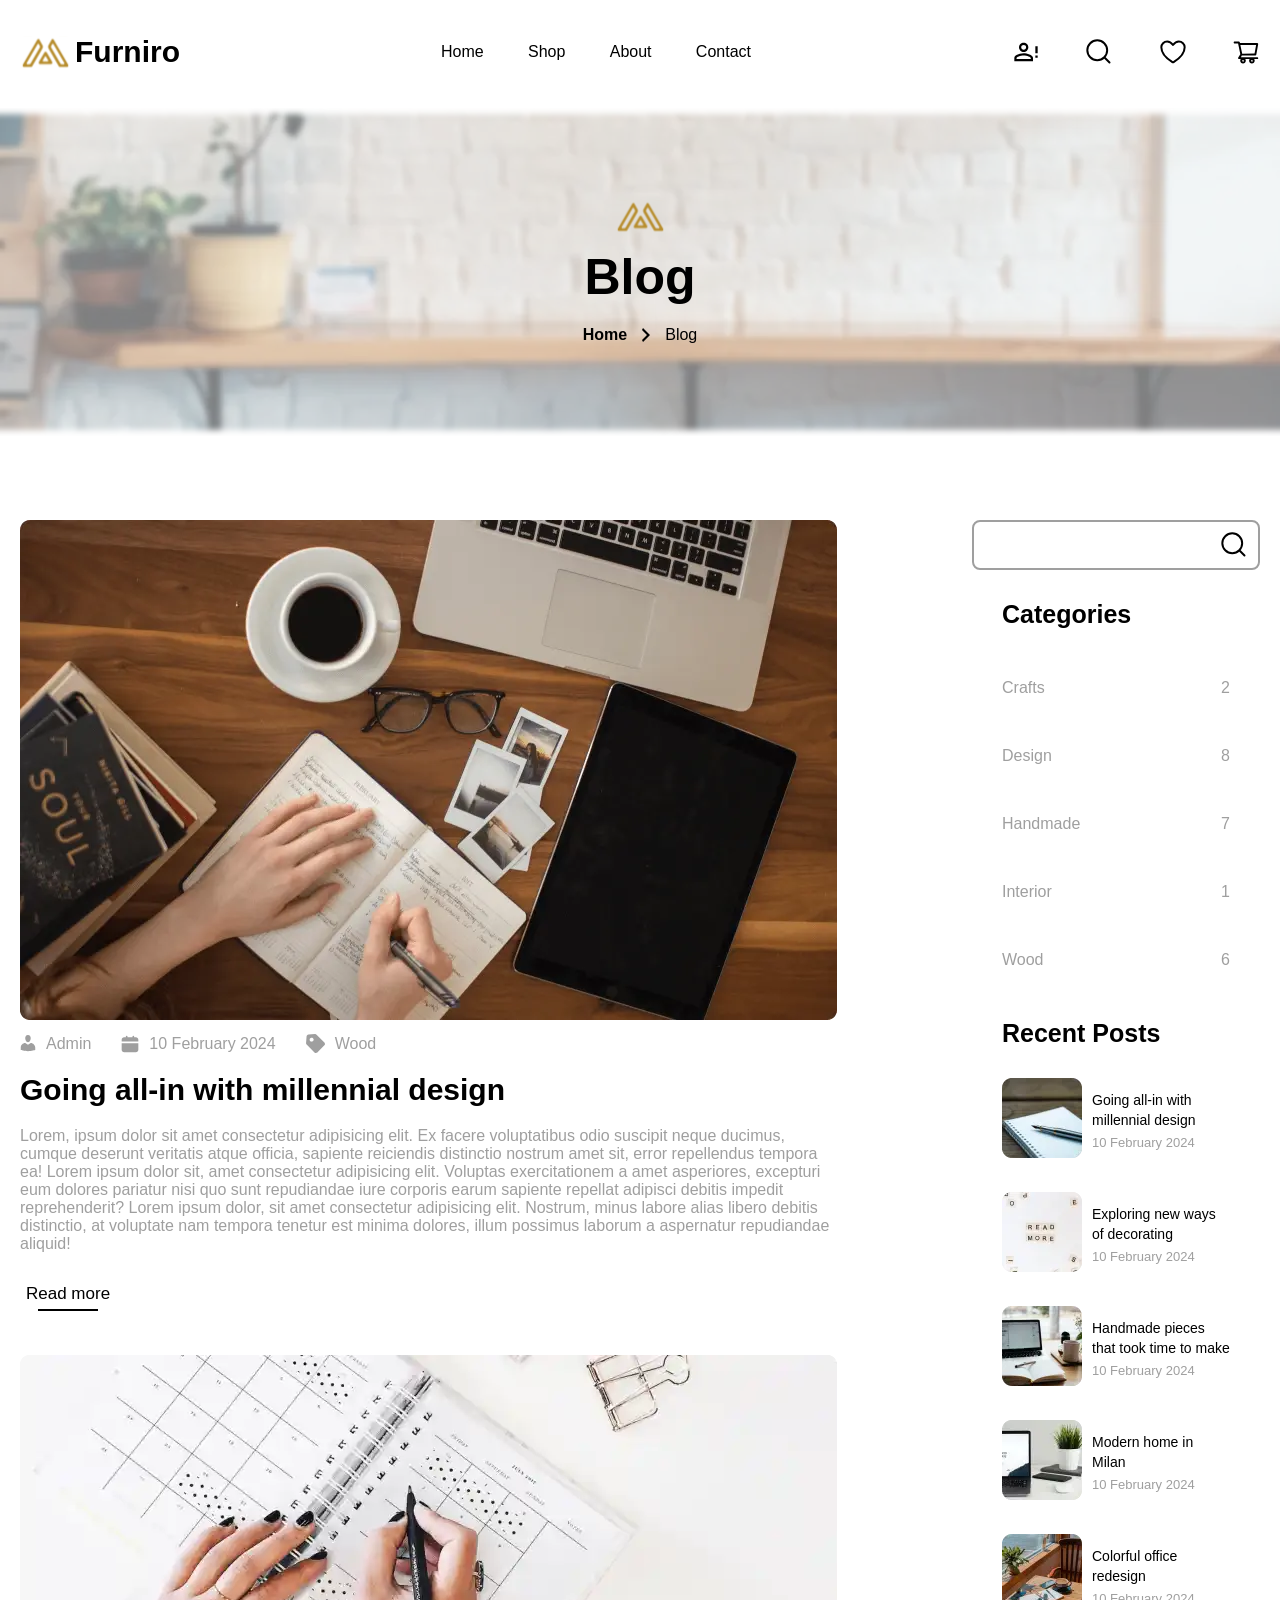
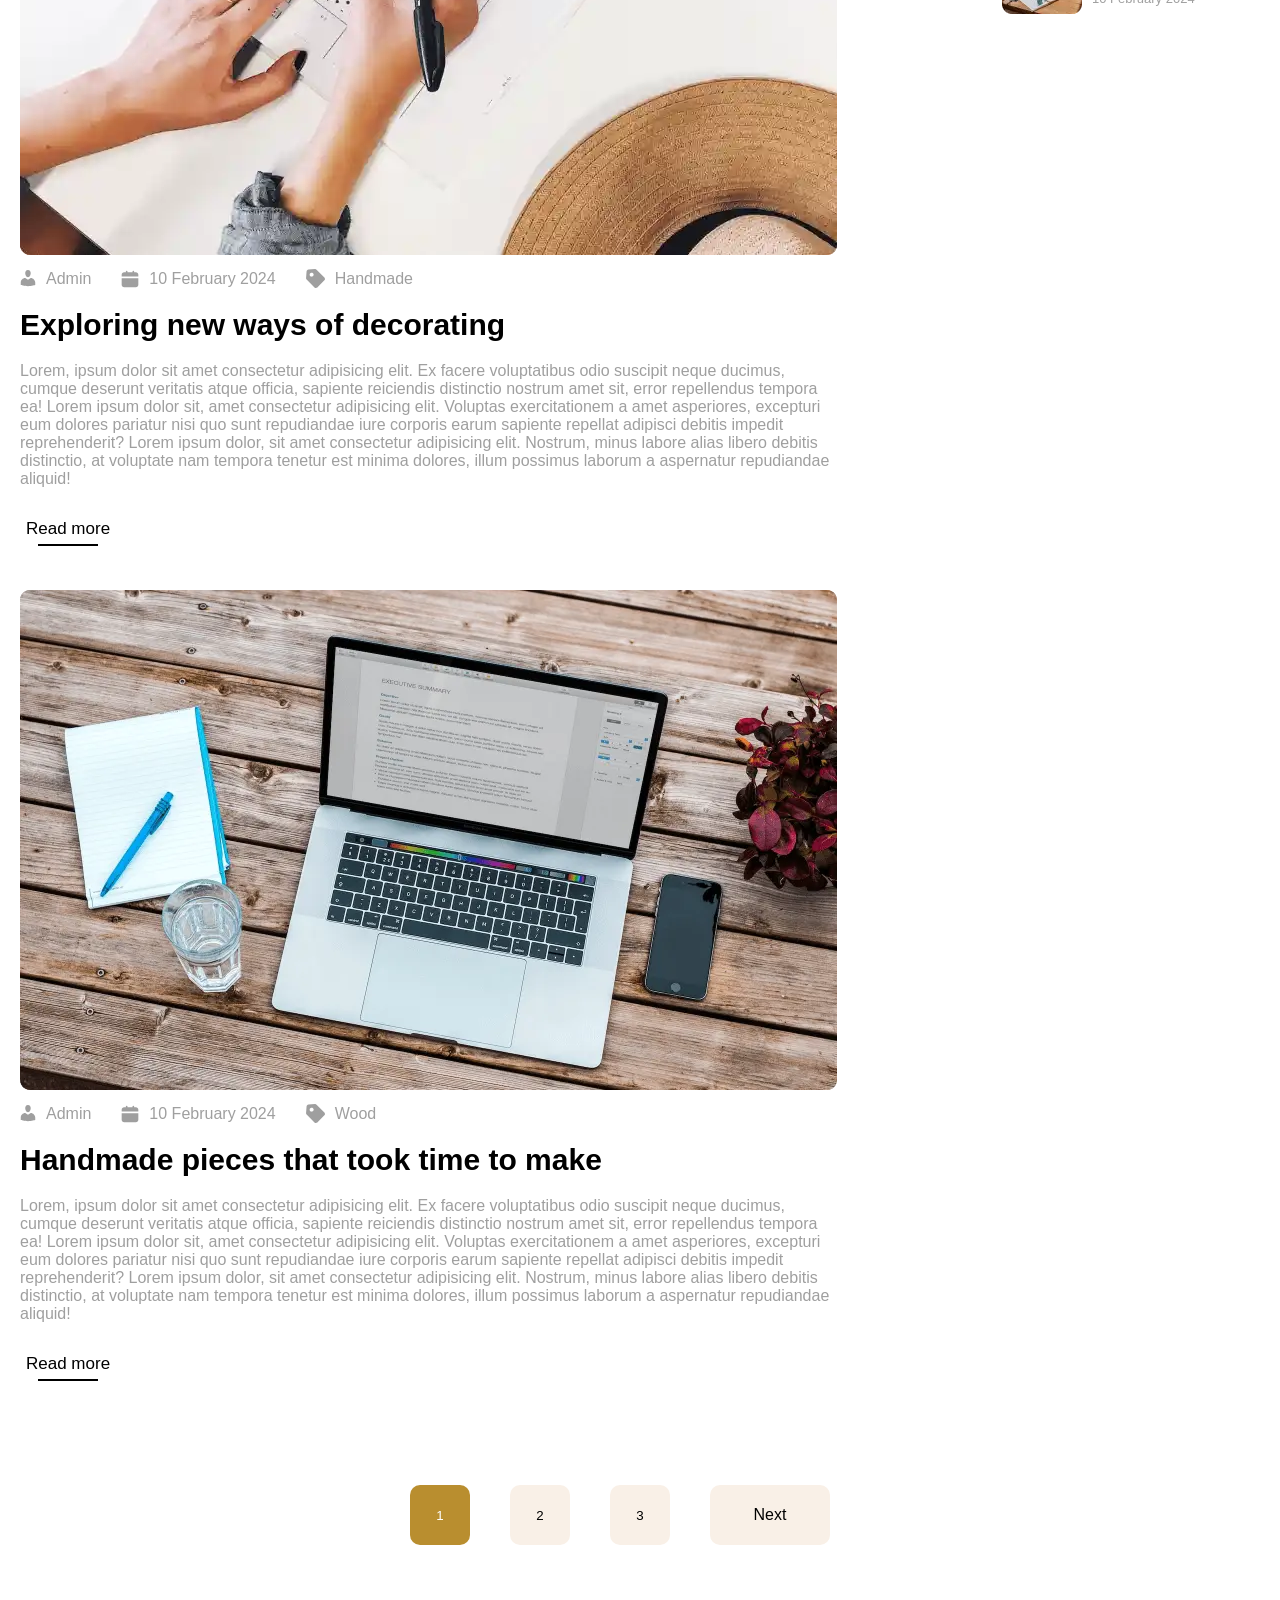
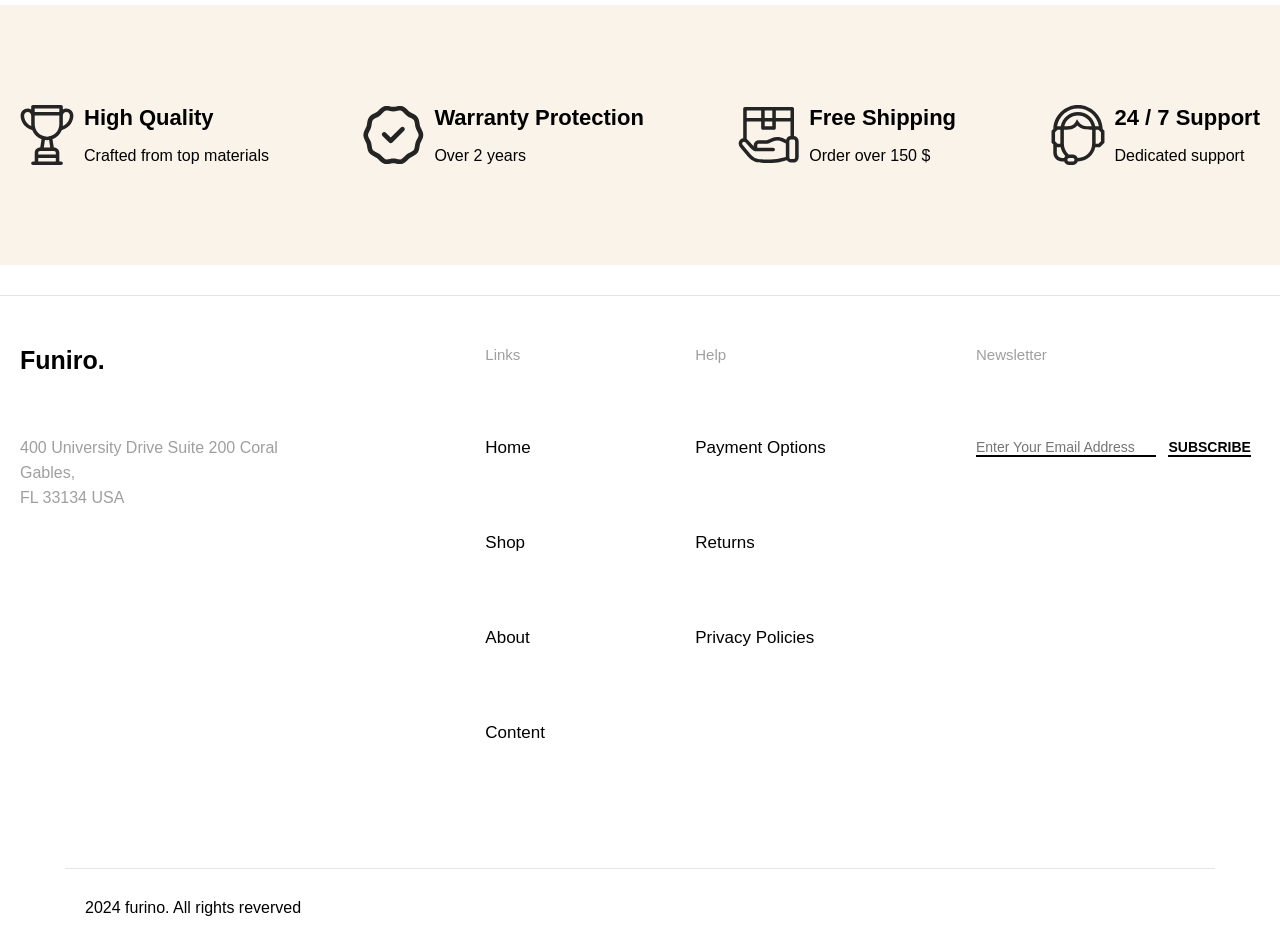
==== commit 17a0d042: "Change header links" ====
--- a/blog.html
+++ b/blog.html
@@ -41,7 +41,7 @@
 
           <div class="header__logo">
 
-            <a href="home.html">
+            <a href="index.html">
 
               <img src="img/logo.svg">
 
@@ -65,7 +65,7 @@
                 <a href="shop.html">Shop</a>
               </li>
               <li>
-                <a href="#">About</a>
+                <a href="contact.html">About</a>
               </li>
               <li>
                 <a href="content.html">Contact</a>
--- a/css/main.css
+++ b/css/main.css
@@ -83,6 +83,20 @@
 
 /* Change with display animation */
 
+/* Main colors */
+:root {
+    --tj-white: #ffffff;
+    --tj-black: #000000;
+    --tj-off-white: #EDEDED;
+    --tj-off-white-2: #EEE6D1;
+    --tj-off-white-3: #F9F0E7;
+    --tj-theme-primary: #b98e2f;
+    --tj-theme-primary-2: #B88D2E;
+    --tj-gray: #918888;
+    --tj-gray-2: #616161;
+    --tj-gray-3: #727272;
+    --tj-gray-4: #9F9F9F;
+}
 
 /* start header */
 
@@ -91,7 +105,7 @@
 
     width: 100%;
 
-    background-color: #fff;
+    background-color: var(--tj-white);
 
     display: flex;
 
@@ -111,7 +125,7 @@
 
     border: none;
 
-    background-color: #fff;
+    background-color: var(--tj-white);
 
 }
 
@@ -170,7 +184,7 @@
     align-items: center;
     width: 25%;
 
-    background-color: #fff;
+    background-color: var(--tj-white);
     transition: left linear 0.3s;
 
 }
@@ -200,10 +214,9 @@
 
 
 .header__menu a {
-    color: #000;
+    color: var(--tj-black);
     cursor: pointer;
     position: relative;
-    /*! display: flex; */
     justify-content: center;
 }
 
@@ -253,9 +266,9 @@
     position: absolute;
     top: 74px;
     left: -250px;
-    background-color: #fff;
+    background-color: var(--tj-white);
     padding: 20px;
-    border: 1px solid #b98e2f;
+    border: 1px solid var(var(--tj-theme-primary));
     cursor: auto;
     box-sizing: border-box;
     border-radius: 8px;
@@ -280,7 +293,7 @@
     display: flex;
     gap: 20px;
     margin-bottom: 20px;
-    border-bottom: 1px solid #918888;
+    border-bottom: 1px solid var(--tj-gray);
     padding-bottom: 20px;
 }
 
@@ -300,7 +313,7 @@
 }
 
 .icon-menu--profile__info>div>p:last-child {
-    color: #918888;
+    color: var(--tj-gray);
     max-width: 182px;
     overflow: hidden;
     text-overflow: ellipsis;
@@ -327,7 +340,7 @@
 .search-box {
     position: absolute;
     left: calc(50% - 250px);
-    background-color: #fff;
+    background-color: var(--tj-white);
     width: 500px;
     z-index: 3;
     box-sizing: border-box;
@@ -358,7 +371,7 @@
 
 .search-box input {
     height: 40px;
-    background-color: #EDEDED;
+    background-color: var(--tj-off-white);
     width: 100%;
     border: none;
     border-radius: 5px;
@@ -366,7 +379,7 @@
 }
 
 .search-box>div:first-child>button {
-    background-color: #B98E2F;
+    background-color: var(var(--tj-theme-primary));
     border: none;
     display: flex;
     align-items: center;
@@ -407,7 +420,7 @@
 }
 
 .search-box__results--img {
-    background-color: #EEE6D1;
+    background-color: var(--tj-off-white-2);
     border-radius: 8px;
 }
 
@@ -423,7 +436,7 @@
 }
 
 .search-box__results>a p:last-child {
-    color: #616161;
+    color: var(--tj-gray-2);
 }
 
 .header__icon-menu--wishlist {
@@ -431,7 +444,7 @@
     position: absolute;
     top: 72px;
     left: -391px;
-    background-color: #fff;
+    background-color: var(--tj-white);
     box-sizing: border-box;
     cursor: auto;
     z-index: 3;
@@ -489,24 +502,24 @@
     display: flex;
     gap: 8px;
     text-wrap: nowrap;
-    color: #727272;
+    color: var(--tj-gray-3);
 }
 
 .header__icon-menu--wishlist>div>div>div:nth-child(3)>div:last-child>span:last-child {
-    color: #b98e2f;
+    color: var(var(--tj-theme-primary));
 }
 
 .header__icon-menu--wishlist a {
-    color: #b98e2f;
+    color: var(var(--tj-theme-primary));
     font-weight: 600;
 }
 
 .header__icon-menu--wishlist>button {
     width: 100%;
     min-height: 50px;
-    color: #fff;
+    color: var(--tj-white);
     border: none;
-    background-color: #b98e2f;
+    background-color: var(--tj-theme-primary);
     border-radius: 11px;
     font-weight: 600;
     cursor: pointer;
@@ -534,9 +547,9 @@
 
     top: 83px;
 
-    background-color: #fff !important;
-
-    box-shadow: 0px 0px 15px #000;
+    background-color: var(--tj-white) !important;
+
+    box-shadow: 0px 0px 15px var(--tj-black);
 
     padding: 30px 30px;
 
@@ -601,7 +614,7 @@
 
     width: 108px;
 
-    background-color: #EEE6D1;
+    background-color: var(--tj-off-white-2);
 
     border-radius: 10px;
 
@@ -667,7 +680,7 @@
 
 .header__shop-menu--products div div:nth-child(2) div:nth-child(2) span {
 
-    color: #B88D2E;
+    color: var(--tj-theme-primary-2);
 
 }
 
@@ -713,7 +726,7 @@
 
 .header__shop-menu--empty a {
     margin-top: 25px;
-    color: #B98E2F;
+    color: var(--tj-theme-primary);
     display: block;
     text-align: center;
 }
@@ -723,7 +736,7 @@
 
     margin-left: 130px;
 
-    color: #B98E2F;
+    color: var(--tj-theme-primary);
 
 }
 
@@ -753,9 +766,9 @@
 
     height: 30px;
 
-    background-color: #fff;
-
-    border: 2px solid #000;
+    background-color: var(--tj-white);
+
+    border: 2px solid var(--tj-black);
 
     border-radius: 15px;
 
@@ -772,38 +785,15 @@
 }
 
 
-
-/* start header checked */
-
-input[id=shop-menu]:checked+.header__shop-menu {
-
-    right: 0;
-
-}
-
-
-
-input[id=mobile-menu]:checked+.header__mobile-menu {
-
-    left: 0;
-
-}
-
-
-
-/* end header checked */
-
-
-
 /* start header hover */
 
 .header__mobile-menu-img:hover {
-    background-color: #fff;
+    background-color: var(--tj-white);
 }
 
 .icon-menu--profile__buttons>button:hover {
-    color: #fff;
-    background-color: #b98e2f;
+    color: var(--tj-white);
+    background-color: var(--tj-theme-primary);
 }
 
 .header__menu>ul>li:hover>a::after {
@@ -823,7 +813,7 @@
     width: 30%;
     height: 2px;
     border-radius: 15px;
-    background: #b98e2f;
+    background: var(--tj-theme-primary);
     bottom: -8px;
     left: 36%;
     -webkit-transform-origin: left;
@@ -850,7 +840,7 @@
 
     left: -30px;
 
-    color: #fff;
+    color: var(--tj-white);
 
     transition: all linear 0.3s;
 }
@@ -859,7 +849,7 @@
 
 /* start header focus */
 .search-box input:focus {
-    outline: 1px solid #b98e2f;
+    outline: 1px solid var(--tj-theme-primary);
 }
 
 /* end header focus */
@@ -916,11 +906,11 @@
 
     /* start responsive mode hover */
     .header__menu>ul>li:hover {
-        background-color: #b98e2f;
+        background-color: var(--tj-theme-primary);
     }
 
     .header__menu>ul>li:hover>a {
-        color: #fff;
+        color: var(--tj-white);
     }
 
 
@@ -1217,7 +1207,7 @@
 
     max-width: 315px;
 
-    color: #9F9F9F;
+    color: var(--tj-gray-4);
 
     line-height: 25px;
 
@@ -1227,7 +1217,7 @@
 
 .footer__our-links-help>p:first-child {
 
-    color: #9F9F9F;
+    color: var(--tj-gray-4);
 
     font-size: 15px;
 
@@ -1280,11 +1270,11 @@
 
     border: none;
 
-    border-bottom: 2px solid #000;
+    border-bottom: 2px solid var(--tj-black);
 
     margin-right: 8px;
 
-    color: #000;
+    color: var(--tj-black);
 
     font-size: 14px;
 
@@ -1306,15 +1296,15 @@
 
     border: none;
 
-    border-bottom: 2px solid #000;
-
-    background-color: #fff;
+    border-bottom: 2px solid var(--tj-black);
+
+    background-color: var(--tj-white);
 
     cursor: pointer;
 
     font-weight: 600;
 
-    color: #000;
+    color: var(--tj-black);
 
     font-size: 14px;
 
@@ -1372,7 +1362,7 @@
 
     height: 336px;
 
-    background-image: url(../img/baner-shop.svg);
+    background-image: url(../img/baner-shop.webp);
 
     background-repeat: no-repeat;
 
@@ -1654,7 +1644,7 @@
 
     align-items: center;
 
-    background-color: #F9F0E7;
+    background-color: var(--tj-off-white-3);
 
     padding: 20px 145px;
 
@@ -1702,7 +1692,7 @@
 
 .cart-products__product--specifications--img {
 
-    background-color: #EEE6D1;
+    background-color: var(--tj-off-white-2);
 
     border-radius: 10px;
 
@@ -1730,7 +1720,7 @@
 
     margin-left: 40px;
 
-    color: #9F9F9F;
+    color: var(--tj-gray-4);
 
 }
 
@@ -1758,7 +1748,7 @@
 
     margin-left: 52px;
 
-    color: #000;
+    color: var(--tj-black);
 
 }
 
@@ -1770,7 +1760,7 @@
 
     padding: 5px;
 
-    border: 2px solid #9F9F9F;
+    border: 2px solid var(--tj-gray-4);
 
     border-radius: 5px;
 
@@ -1844,7 +1834,7 @@
 
     padding: 5px;
 
-    border: 2px solid #9F9F9F;
+    border: 2px solid var(--tj-gray-4);
 
     border-radius: 5px;
 
@@ -1858,7 +1848,7 @@
 
     margin-left: 30px;
 
-    background-color: #F9F0E7;
+    background-color: var(--tj-off-white-3);
 
     padding: 20px 0px;
 
@@ -1922,7 +1912,7 @@
 
 .cart-products__total--content div:last-child p {
 
-    color: #B98E2F;
+    color: var(--tj-theme-primary);
 
 }
 
@@ -1936,11 +1926,11 @@
 
     font-size: 20px;
 
-    background-color: #F9F0E7;
+    background-color: var(--tj-off-white-3);
 
     border: none;
 
-    border: 1px solid #000;
+    border: 1px solid var(--tj-black);
 
     border-radius: 10px;
 
@@ -2184,7 +2174,7 @@
 
 .w-100-filter {
 
-    background-color: #F9F0E7;
+    background-color: var(--tj-off-white-3);
 
     margin-top: -11px;
 
@@ -2330,9 +2320,9 @@
 
     justify-content: center;
 
-    background-color: #fff;
-
-    color: #9F9F9F;
+    background-color: var(--tj-white);
+
+    color: var(--tj-gray-4);
 
     cursor: pointer;
     user-select: none;
@@ -2377,9 +2367,9 @@
 
     justify-content: center;
 
-    background-color: #fff;
-
-    color: #9F9F9F;
+    background-color: var(--tj-white);
+
+    color: var(--tj-gray-4);
 
     animation: filters 0.3s ease;
 
@@ -2406,7 +2396,7 @@
 
 .filter__filters div div div span:first-child {
     margin-right: 0;
-    color: #000;
+    color: var(--tj-black);
     padding-left: 0 !important;
 }
 
@@ -2452,7 +2442,7 @@
 
 .filter__filters div div div span:hover {
 
-    color: #000;
+    color: var(--tj-black);
 
 }
 
@@ -2461,23 +2451,6 @@
 /* end filter hover */
 
 
-
-/* start filter checked */
-
-.filter__filters label input[type=checkbox]:checked+div {
-
-    display: flex;
-
-}
-
-
-
-/* end filter checked */
-
-/* end filter */
-
-
-
 /* start product box */
 
 input[id=network-list] {
@@ -2632,7 +2605,7 @@
 
     background-color: #E97172;
 
-    color: #fff;
+    color: var(--tj-white);
 
     border-radius: 50%;
 
@@ -2662,7 +2635,7 @@
 
     background-color: #2EC2AC;
 
-    color: #fff;
+    color: var(--tj-white);
 
     border-radius: 50%;
 
@@ -2784,7 +2757,7 @@
 
     border: none;
 
-    color: #B98E2F;
+    color: var(--tj-theme-primary);
 
     width: 200px;
 
@@ -2845,7 +2818,7 @@
 
     margin-top: 30px;
 
-    color: #fff;
+    color: var(--tj-white);
 
 }
 
@@ -2865,7 +2838,7 @@
 
 .product__hover--img div a {
 
-    color: #fff;
+    color: var(--tj-white);
 
     display: flex;
 
@@ -2901,7 +2874,7 @@
 
     height: 60px;
 
-    background-color: #F9F0E7;
+    background-color: var(--tj-off-white-3);
 
     display: flex;
 
@@ -2922,9 +2895,9 @@
 
 .product-box__indicating--active {
 
-    background-color: #B98E2F !important;
-
-    color: #fff !important;
+    background-color: var(--tj-theme-primary) !important;
+
+    color: var(--tj-white) !important;
 
 }
 
@@ -2957,11 +2930,11 @@
 
 .product-box__button a {
 
-    border: 1px solid #B98E2F;
-
-    background-color: #fff;
-
-    color: #B98E2F;
+    border: 1px solid var(--tj-theme-primary);
+
+    background-color: var(--tj-white);
+
+    color: var(--tj-theme-primary);
 
     width: 250px;
 
@@ -2977,29 +2950,6 @@
 }
 
 
-
-/* start prodcut box checked */
-
-input[id=network-list]:checked~.w-100 .product-box-network {
-
-    display: none;
-
-}
-
-
-
-input[id=network-list]:checked~.w-100 .product-box-list {
-
-    display: flex;
-
-}
-
-
-
-/* end prodcut box checked */
-
-
-
 /* start prodcut box animation */
 
 @keyframes network {
@@ -3326,7 +3276,7 @@
 
 .w-100-home-baner {
 
-    background-color: #EDEDED;
+    background-color: var(--tj-off-white);
 
 }
 
@@ -3344,7 +3294,7 @@
 
     justify-content: end;
 
-    background-image: url(../img/baner-background.png);
+    background-image: url(../img/baner-background.webp);
 
     background-repeat: no-repeat;
 
@@ -3386,7 +3336,7 @@
 
     font-size: 50px;
 
-    color: #B98E2F;
+    color: var(--tj-theme-primary);
 
 }
 
@@ -3416,11 +3366,11 @@
 
     border: none;
 
-    background-color: #B98E2F;
+    background-color: var(--tj-theme-primary);
 
     padding: 30px 80px;
 
-    color: #fff;
+    color: var(--tj-white);
 
     font-weight: bold;
 
@@ -3650,7 +3600,7 @@
 
     width: 378px;
 
-    color: #616161;
+    color: var(--tj-gray-2);
 
     margin: 15px 0px;
 
@@ -3669,9 +3619,9 @@
 
     border: none;
 
-    background-color: #B98E2F;
-
-    color: #fff;
+    background-color: var(--tj-theme-primary);
+
+    color: var(--tj-white);
 
     font-weight: 600;
 
@@ -3761,7 +3711,7 @@
 
     width: 169px;
 
-    color: #616161;
+    color: var(--tj-gray-2);
 
 }
 
@@ -3799,7 +3749,7 @@
 
     border: none;
 
-    background-color: #B98E2F;
+    background-color: var(--tj-theme-primary);
 
     align-items: center;
 
@@ -3845,7 +3795,7 @@
 
 .slider__indicating .active {
 
-    border: 1px solid #B98E2F;
+    border: 1px solid var(--tj-theme-primary);
 
     border-radius: 50%;
 
@@ -3857,7 +3807,7 @@
 
     content: "";
 
-    background-color: #B98E2F;
+    background-color: var(--tj-theme-primary);
 
 }
 
@@ -3912,7 +3862,7 @@
     top: 40%;
     right: 60px;
 
-    background-color: #fff;
+    background-color: var(--tj-white);
 
     box-shadow: 1px 1px 12px rgba(0, 0, 0, 0.4);
 
@@ -4127,7 +4077,7 @@
 
 .portfolio__title p {
 
-    color: #616161;
+    color: var(--tj-gray-2);
 
     margin-bottom: 10px;
 
@@ -4389,15 +4339,15 @@
 
 .compair-products__show-more a {
 
-    color: #727272;
+    color: var(--tj-gray-3);
 
     font-size: 17px;
 
-    background-color: #fff;
+    background-color: var(--tj-white);
 
     border: none;
 
-    border-bottom: 2px solid #727272;
+    border-bottom: 2px solid var(--tj-gray-3);
 
     cursor: pointer;
 
@@ -4434,7 +4384,7 @@
 
 .compair-products__product--img {
 
-    background-color: #F9F0E7;
+    background-color: var(--tj-off-white-3);
 
     padding: 30px;
 
@@ -4554,7 +4504,7 @@
 
 .compair-products__product--score div:last-child span {
 
-    color: #9F9F9F;
+    color: var(--tj-gray-4);
 
 }
 
@@ -4580,9 +4530,9 @@
 
     justify-content: space-between;
 
-    background-color: #B98E2F;
-
-    color: #fff;
+    background-color: var(--tj-theme-primary);
+
+    color: var(--tj-white);
 
     padding: 10px;
 
@@ -4608,7 +4558,7 @@
 
     left: 0px;
 
-    background-color: #B98E2F;
+    background-color: var(--tj-theme-primary);
 
     width: 216px;
 
@@ -4618,7 +4568,7 @@
 
     cursor: default;
 
-    border: 1px solid #B98E2F;
+    border: 1px solid var(--tj-theme-primary);
 
     width: 100%;
 
@@ -4685,21 +4635,6 @@
 }
 
 
-
-/* start products checked */
-
-.compair-products__add-product label input[type=checkbox]:checked+.compair-products__add-product--menu {
-
-    display: block;
-
-}
-
-
-
-/* end compair products checked */
-
-
-
 /* start compair products animation */
 
 @keyframes add-product-menu {
@@ -4730,9 +4665,9 @@
 
 .compair-products__add-product--menu p:hover {
 
-    background-color: #fff;
-
-    color: #B98E2F;
+    background-color: var(--tj-white);
+
+    color: var(--tj-theme-primary);
 
 }
 
@@ -5087,9 +5022,9 @@
 
     font-size: 15px;
 
-    background-color: #B98E2F;
-
-    color: #fff;
+    background-color: var(--tj-theme-primary);
+
+    color: var(--tj-white);
 
     cursor: pointer;
 
@@ -5231,9 +5166,9 @@
 
     font-size: 12px;
 
-    background-color: #B98E2F;
-
-    color: #fff;
+    background-color: var(--tj-theme-primary);
+
+    color: var(--tj-white);
 
     cursor: pointer;
 
@@ -5327,7 +5262,7 @@
 
     max-width: 600px;
 
-    color: #9F9F9F;
+    color: var(--tj-gray-4);
 
     line-height: 25px;
 
@@ -5443,11 +5378,11 @@
 
     box-sizing: border-box;
 
-    border: 2px solid #9F9F9F;
+    border: 2px solid var(--tj-gray-4);
 
     border-radius: 10px;
 
-    color: #9F9F9F;
+    color: var(--tj-gray-4);
 
 }
 
@@ -5457,7 +5392,7 @@
 
     width: 100%;
 
-    border: 2px solid #9F9F9F;
+    border: 2px solid var(--tj-gray-4);
 
     border-radius: 10px;
 
@@ -5465,7 +5400,7 @@
 
     box-sizing: border-box;
 
-    color: #9F9F9F;
+    color: var(--tj-gray-4);
 
     resize: none;
 
@@ -5481,9 +5416,9 @@
 
     border: none;
 
-    background-color: #B98E2F;
-
-    color: #fff;
+    background-color: var(--tj-theme-primary);
+
+    color: var(--tj-white);
 
     border-radius: 8px;
 
@@ -5499,7 +5434,7 @@
 .send-email div input:focus,
 .send-email div textarea:focus-visible {
     outline: none;
-    border: 2px solid #B88D2E;
+    border: 2px solid var(--tj-theme-primary-2);
 }
 
 /* end send email focus */
@@ -5628,7 +5563,7 @@
 
     margin-top: 10px;
 
-    color: #9f9f9f;
+    color: var(--tj-gray-4);
 
     gap: 30px;
 
@@ -5668,7 +5603,7 @@
 
     max-width: 817px;
 
-    color: #9F9F9F;
+    color: var(--tj-gray-4);
 
 }
 
@@ -5700,7 +5635,7 @@
     left: auto;
     font-size: 20px;
     cursor: pointer;
-    border-bottom: 2px solid #000;
+    border-bottom: 2px solid var(--tj-black);
     width: 60px;
 
 }
@@ -5711,7 +5646,7 @@
 
     border: none;
 
-    background-color: #fff;
+    background-color: var(--tj-white);
 
     font-size: 17px;
 
@@ -5747,7 +5682,7 @@
 
     border: none;
 
-    border: 2px solid #9F9F9F;
+    border: 2px solid var(--tj-gray-4);
 
     border-radius: 8px;
 
@@ -5801,7 +5736,7 @@
 
 .sidebar__category div span {
 
-    color: #9F9F9F;
+    color: var(--tj-gray-4);
 
 }
 
@@ -5877,7 +5812,7 @@
 
 .sidebar__recent-posts>a div:last-child span {
 
-    color: #9F9F9F;
+    color: var(--tj-gray-4);
 
     font-size: 13px;
 
@@ -5885,7 +5820,7 @@
 
 /* start sidebar focus */
 .sidebar__search input[type="search"]:focus {
-    outline: 2px solid #B88D2E;
+    outline: 2px solid var(--tj-theme-primary-2);
     border: none;
 }
 
@@ -5923,7 +5858,7 @@
 
     height: 60px;
 
-    background-color: #F9F0E7;
+    background-color: var(--tj-off-white-3);
 
     display: flex;
 
@@ -5943,9 +5878,9 @@
 
 .indicating span:first-child {
 
-    background-color: #B98E2F;
-
-    color: #fff;
+    background-color: var(--tj-theme-primary);
+
+    color: var(--tj-white);
 
 }
 
@@ -5957,7 +5892,7 @@
 
     width: 120px;
 
-    background-color: #F9F0E7;
+    background-color: var(--tj-off-white-3);
 
     color: black;
 
@@ -6091,7 +6026,7 @@
 
 .w-100-single-introduction {
 
-    background-color: #F9F0E7;
+    background-color: var(--tj-off-white-3);
 
 }
 
@@ -6147,7 +6082,7 @@
 
 .single-introduction div div span {
 
-    color: #9F9F9F;
+    color: var(--tj-gray-4);
 
     margin-right: 12px;
 
@@ -6203,7 +6138,7 @@
 
     width: 74px;
 
-    background-color: #F9F0E7;
+    background-color: var(--tj-off-white-3);
 
     margin-bottom: 30px;
 
@@ -6234,7 +6169,7 @@
 
 .buy__active-img {
 
-    background-color: #F9F0E7;
+    background-color: var(--tj-off-white-3);
 
     border-radius: 10px;
 
@@ -6280,7 +6215,7 @@
 
 .buy__description--price {
 
-    color: #9F9F9F;
+    color: var(--tj-gray-4);
 
     font-size: 25px;
 
@@ -6338,7 +6273,7 @@
 
 .buy__description--score span {
 
-    color: #9F9F9F;
+    color: var(--tj-gray-4);
 
     margin-left: 20px;
 
@@ -6360,7 +6295,7 @@
 
 .buy__description--size p {
 
-    color: #9F9F9F;
+    color: var(--tj-gray-4);
 
     margin-bottom: 20px;
 
@@ -6392,7 +6327,7 @@
 
     margin-right: 20px;
 
-    background-color: #F9F0E7;
+    background-color: var(--tj-off-white-3);
 
     display: flex;
 
@@ -6442,7 +6377,7 @@
 
 .buy__description--color p {
 
-    color: #9F9F9F;
+    color: var(--tj-gray-4);
 
     margin-bottom: 20px;
 
@@ -6455,7 +6390,7 @@
 
     height: 40px;
 
-    background-color: #fff;
+    background-color: var(--tj-white);
 
     border-radius: 50%;
 
@@ -6487,7 +6422,7 @@
 
 .buy__description--color>div:nth-child(2)>div:nth-child(2) {
 
-    border: 1px solid #000;
+    border: 1px solid var(--tj-black);
 
 }
 
@@ -6495,7 +6430,7 @@
 
 .buy__description--color>div:nth-child(2)>div:nth-child(2)>div {
 
-    background-color: #000;
+    background-color: var(--tj-black);
 
 }
 
@@ -6503,7 +6438,7 @@
 
 .buy__description--color>div:nth-child(2)>div:nth-child(3) {
 
-    border: 1px solid #B98E2F;
+    border: 1px solid var(--tj-theme-primary);
 
 }
 
@@ -6511,7 +6446,7 @@
 
 .buy__description--color>div:nth-child(2)>div:nth-child(3)>div {
 
-    background-color: #B98E2F;
+    background-color: var(--tj-theme-primary);
 
 }
 
@@ -6560,7 +6495,7 @@
 
     justify-content: center;
 
-    border: 1px solid #9F9F9F;
+    border: 1px solid var(--tj-gray-4);
 
     border-radius: 7px;
 
@@ -6598,7 +6533,7 @@
 
     height: 55px;
 
-    background-color: #fff;
+    background-color: var(--tj-white);
 
     border-radius: 10px;
 
@@ -6621,7 +6556,7 @@
 
     padding-top: 30px;
 
-    color: #9F9F9F;
+    color: var(--tj-gray-4);
 
 }
 
@@ -6664,29 +6599,6 @@
 }
 
 
-
-/* start buy checked */
-
-.buy__description--size input[type=checkbox]:checked+label {
-
-    background-color: #B98E2F;
-
-    color: #fff;
-
-}
-
-
-
-.buy__description--color input[type=checkbox]:checked+label label {
-
-    scale: 69%;
-
-}
-
-
-
-/* end buy checked */
-
 /* end buy */
 
 
@@ -6803,7 +6715,7 @@
 
 .product-description__title span {
 
-    color: #9F9F9F;
+    color: var(--tj-gray-4);
 
 }
 
@@ -6811,7 +6723,7 @@
 
 .product-description__description {
 
-    color: #9F9F9F;
+    color: var(--tj-gray-4);
 
     display: flex;
 
@@ -6859,7 +6771,7 @@
 
 .product-description__img div {
 
-    background-color: #F9F0E7;
+    background-color: var(--tj-off-white-3);
 
     border-radius: 10px;
 
@@ -6990,7 +6902,7 @@
 }
 
 .form-error {
-    color: #B88D2E;
+    color: var(--tj-theme-primary-2);
     font-size: 13px;
     font-weight: 600;
     display: none;
@@ -7002,7 +6914,7 @@
 
     height: 60px;
 
-    border: 1px solid #9F9F9F;
+    border: 1px solid var(--tj-gray-4);
 
     border-radius: 10px;
 
@@ -7051,9 +6963,9 @@
 
     height: 60px;
 
-    border: 1px solid #9F9F9F;
-
-    color: #9F9F9F;
+    border: 1px solid var(--tj-gray-4);
+
+    color: var(--tj-gray-4);
 
     border-radius: 10px;
 
@@ -7087,11 +6999,11 @@
 
     top: 71px;
 
-    background-color: #fff;
+    background-color: var(--tj-white);
 
     width: 100%;
 
-    border: 1px solid #9F9F9F;
+    border: 1px solid var(--tj-gray-4);
 
     border-radius: 10px;
 
@@ -7140,32 +7052,18 @@
 
     font-weight: 600;
 
-    color: #9F9F9F;
-
-}
-
-
-
-/* start billing checked */
-
-.billing>div label input[type=checkbox]:checked+div {
-
-    display: block;
-
-}
-
-
-
-/* end billing checked */
+    color: var(--tj-gray-4);
+
+}
 
 
 /* start billing hover */
 
 .billing>div>div div div:hover {
 
-    background-color: #B98E2F;
-
-    color: #fff;
+    background-color: var(--tj-theme-primary);
+
+    color: var(--tj-white);
 
 }
 
@@ -7176,7 +7074,7 @@
 /* start billing focus */
 .billing input:focus {
     outline: none;
-    border: 1px solid #B98E2F;
+    border: 1px solid var(--tj-theme-primary);
 }
 
 /* end billing focus */
@@ -7229,7 +7127,7 @@
 
 .total__price--product>div:first-child>span:first-child {
 
-    color: #9F9F9F;
+    color: var(--tj-gray-4);
 
 }
 
@@ -7237,7 +7135,7 @@
 
 .total__price>div:last-child span:last-child {
 
-    color: #B98E2F;
+    color: var(--tj-theme-primary);
 
     font-weight: 600;
 
@@ -7259,7 +7157,7 @@
 
 .total__payment--active span:first-child {
 
-    background-color: #000;
+    background-color: var(--tj-black);
 
     width: 15px;
 
@@ -7279,7 +7177,7 @@
 
     font-weight: 600;
 
-    color: #9F9F9F;
+    color: var(--tj-gray-4);
 
     margin-top: 15px;
 
@@ -7289,7 +7187,7 @@
 
 .total__payment--n-active {
 
-    color: #9F9F9F;
+    color: var(--tj-gray-4);
 
     margin: 30px 0px;
 
@@ -7307,7 +7205,7 @@
 
     border: none;
 
-    color: #9F9F9F;
+    color: var(--tj-gray-4);
 
     cursor: pointer;
 
@@ -7325,7 +7223,7 @@
 
 .total__payment--n-active button span:first-child {
 
-    border: 1px solid #9F9F9F;
+    border: 1px solid var(--tj-gray-4);
 
     width: 15px;
 
@@ -7360,11 +7258,11 @@
 
     width: 300px;
 
-    background-color: #fff;
+    background-color: var(--tj-white);
 
     border: none;
 
-    border: 2px solid #000;
+    border: 2px solid var(--tj-black);
 
     border-radius: 10px;
 
@@ -7393,7 +7291,7 @@
     flex-direction: column;
     align-items: center;
     gap: 25px;
-    background-color: #fff;
+    background-color: var(--tj-white);
     min-width: 465px;
     border-radius: 15px;
     padding: 30px 30px;
@@ -7407,7 +7305,7 @@
 
 .bill__product-price {
     font-size: 36px;
-    color: #B98E2F;
+    color: var(--tj-theme-primary);
     font-weight: 700;
 }
 
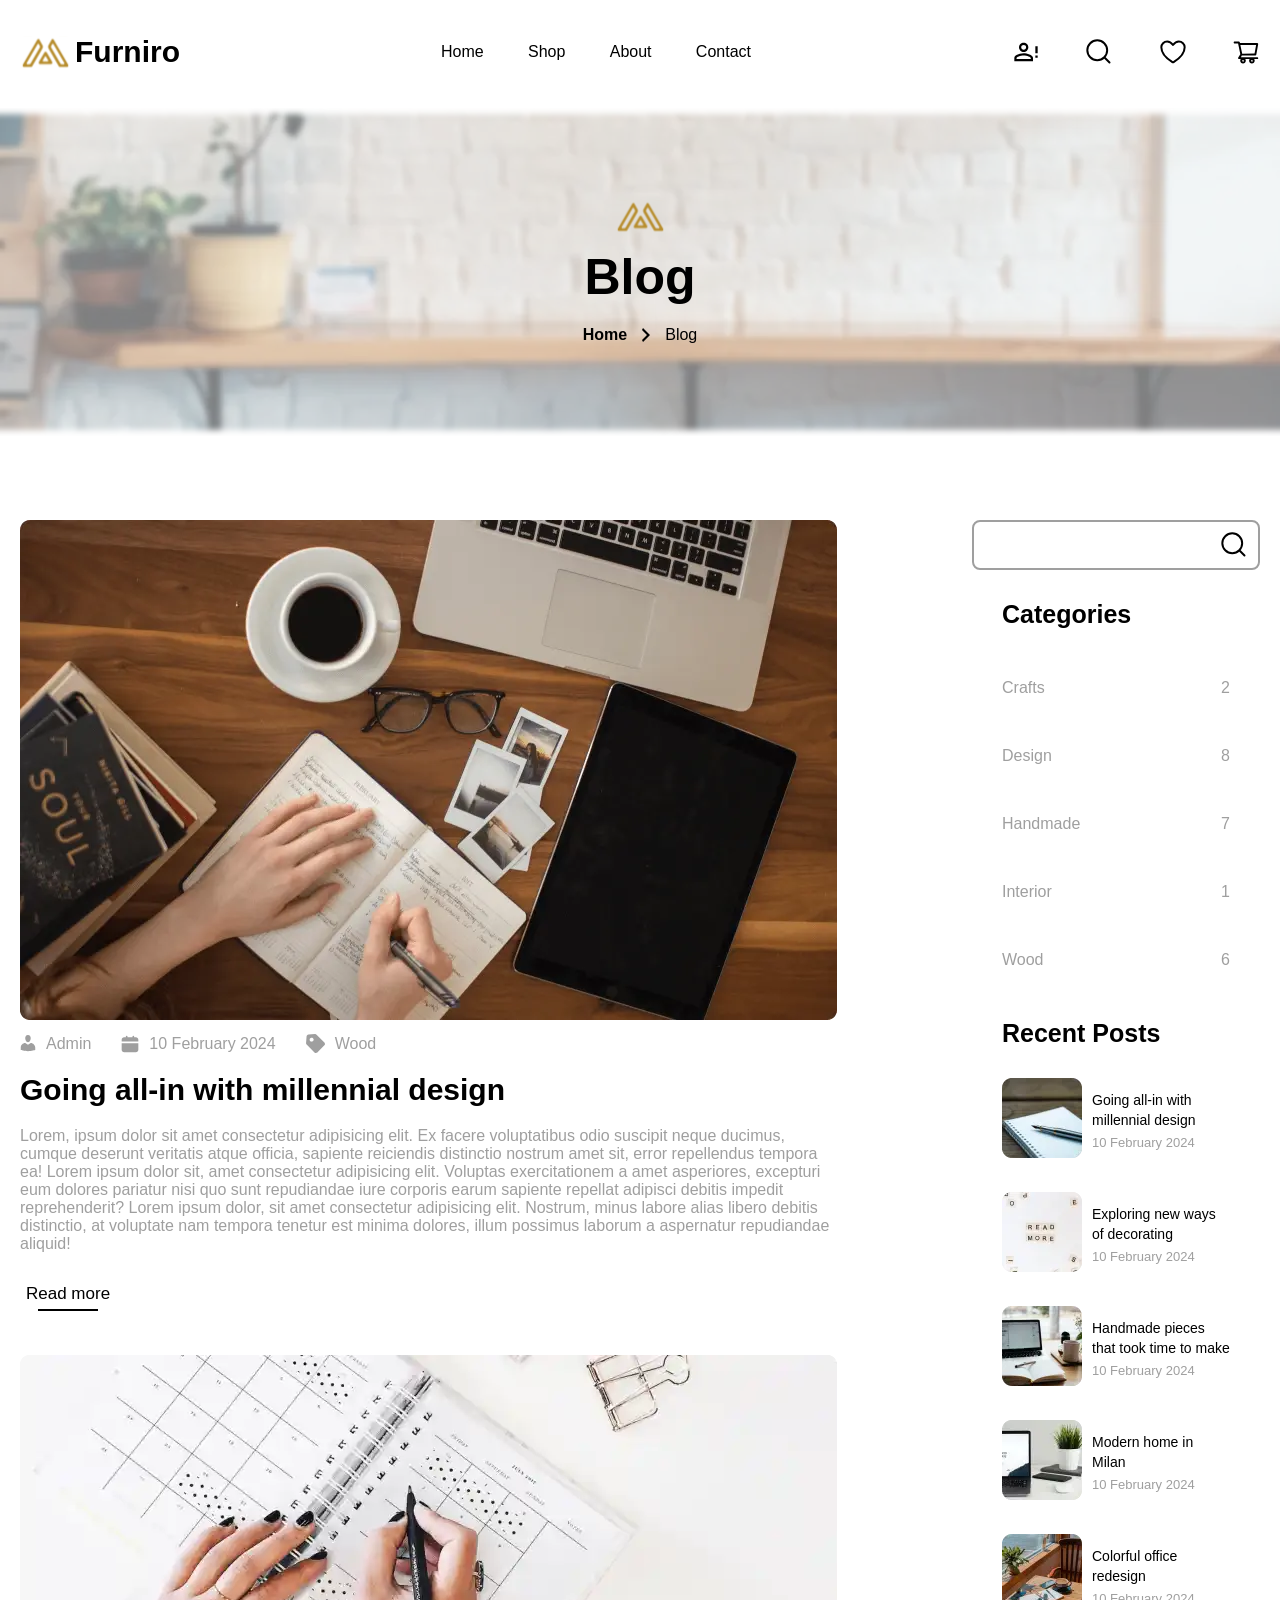
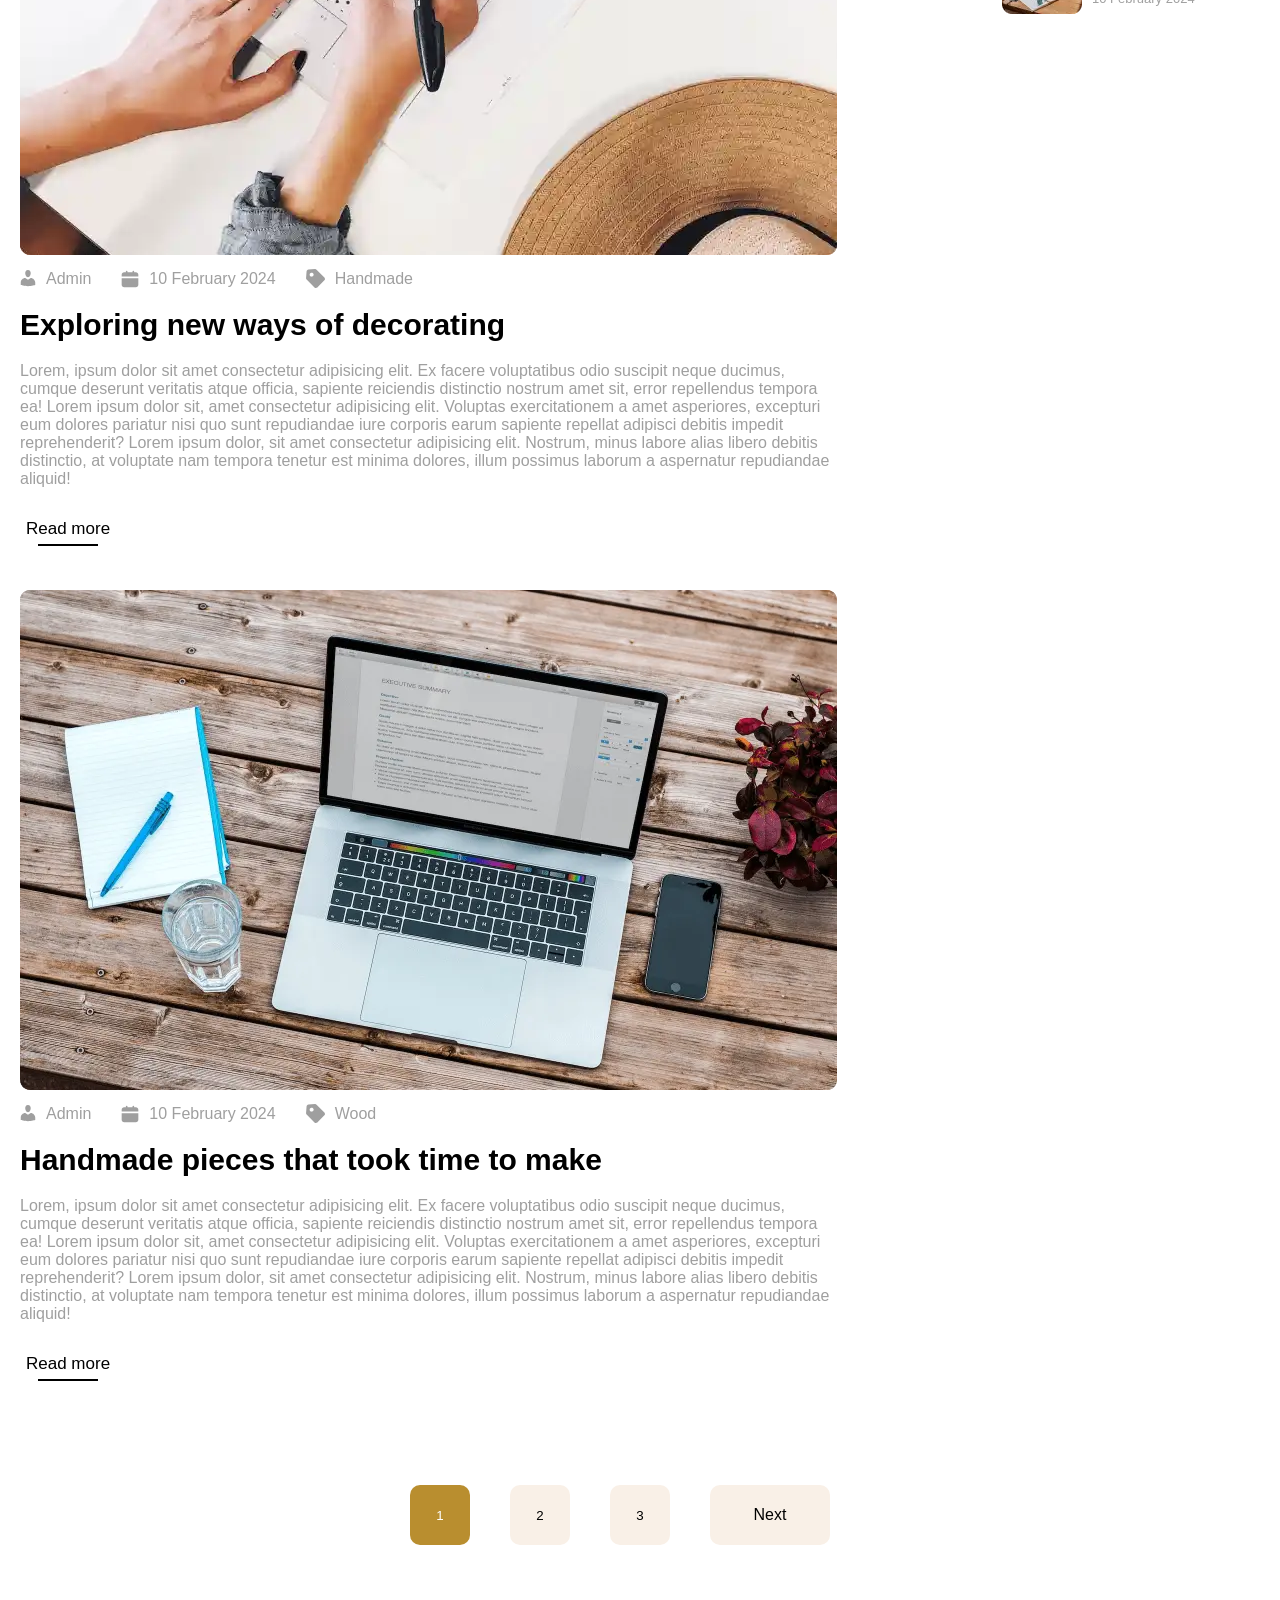
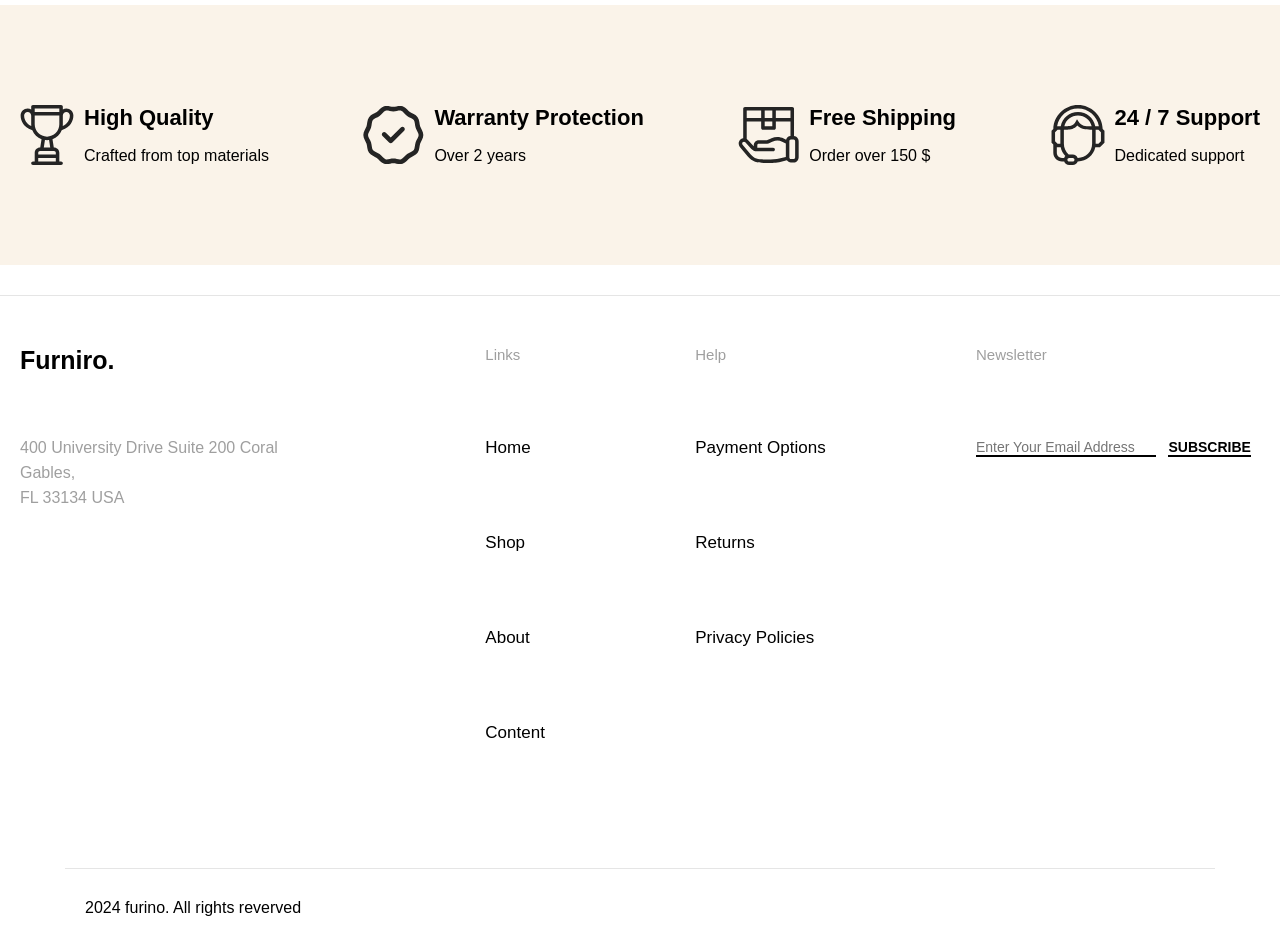
==== commit c885f665: "Correct logo name in footer" ====
--- a/blog.html
+++ b/blog.html
@@ -983,7 +983,7 @@
 
           <div class="footer__our-about--title">
 
-            <h6> Funiro. </h6>
+            <h6>Furniro. </h6>
 
           </div>
 
